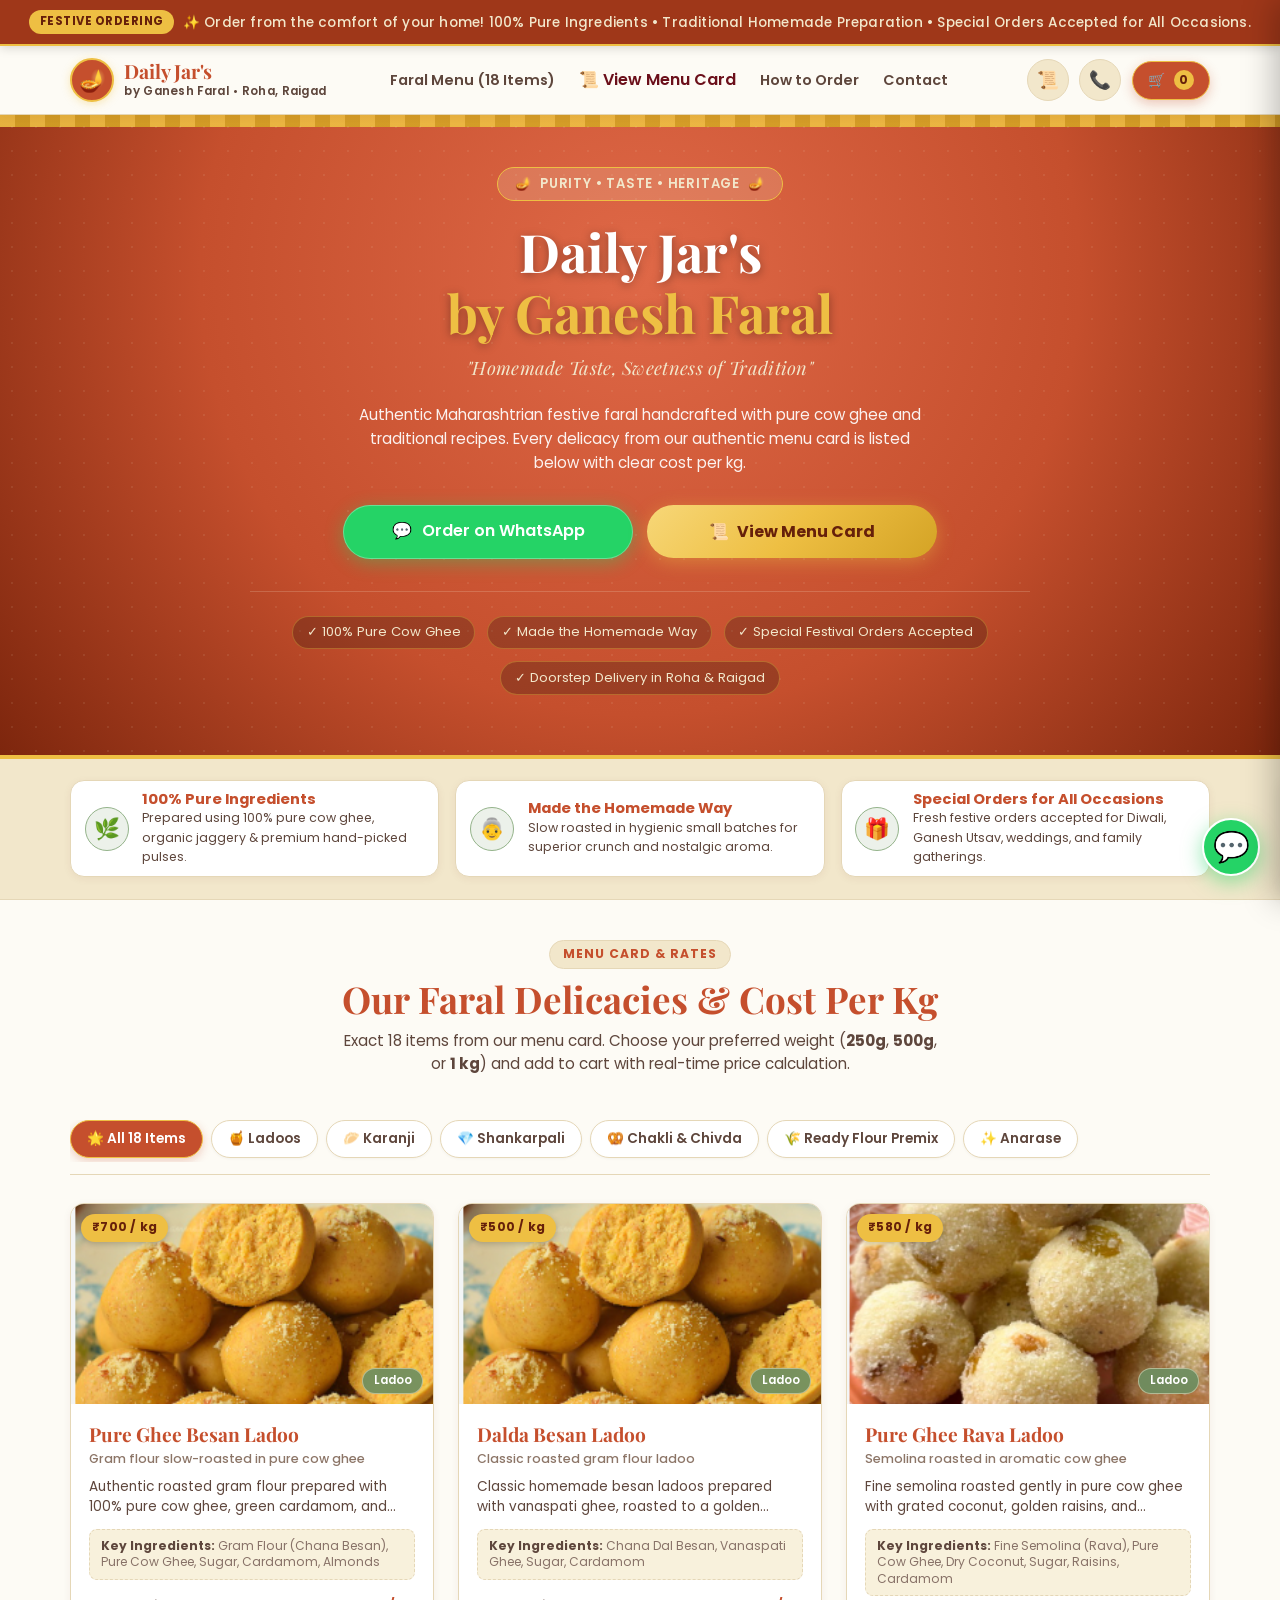
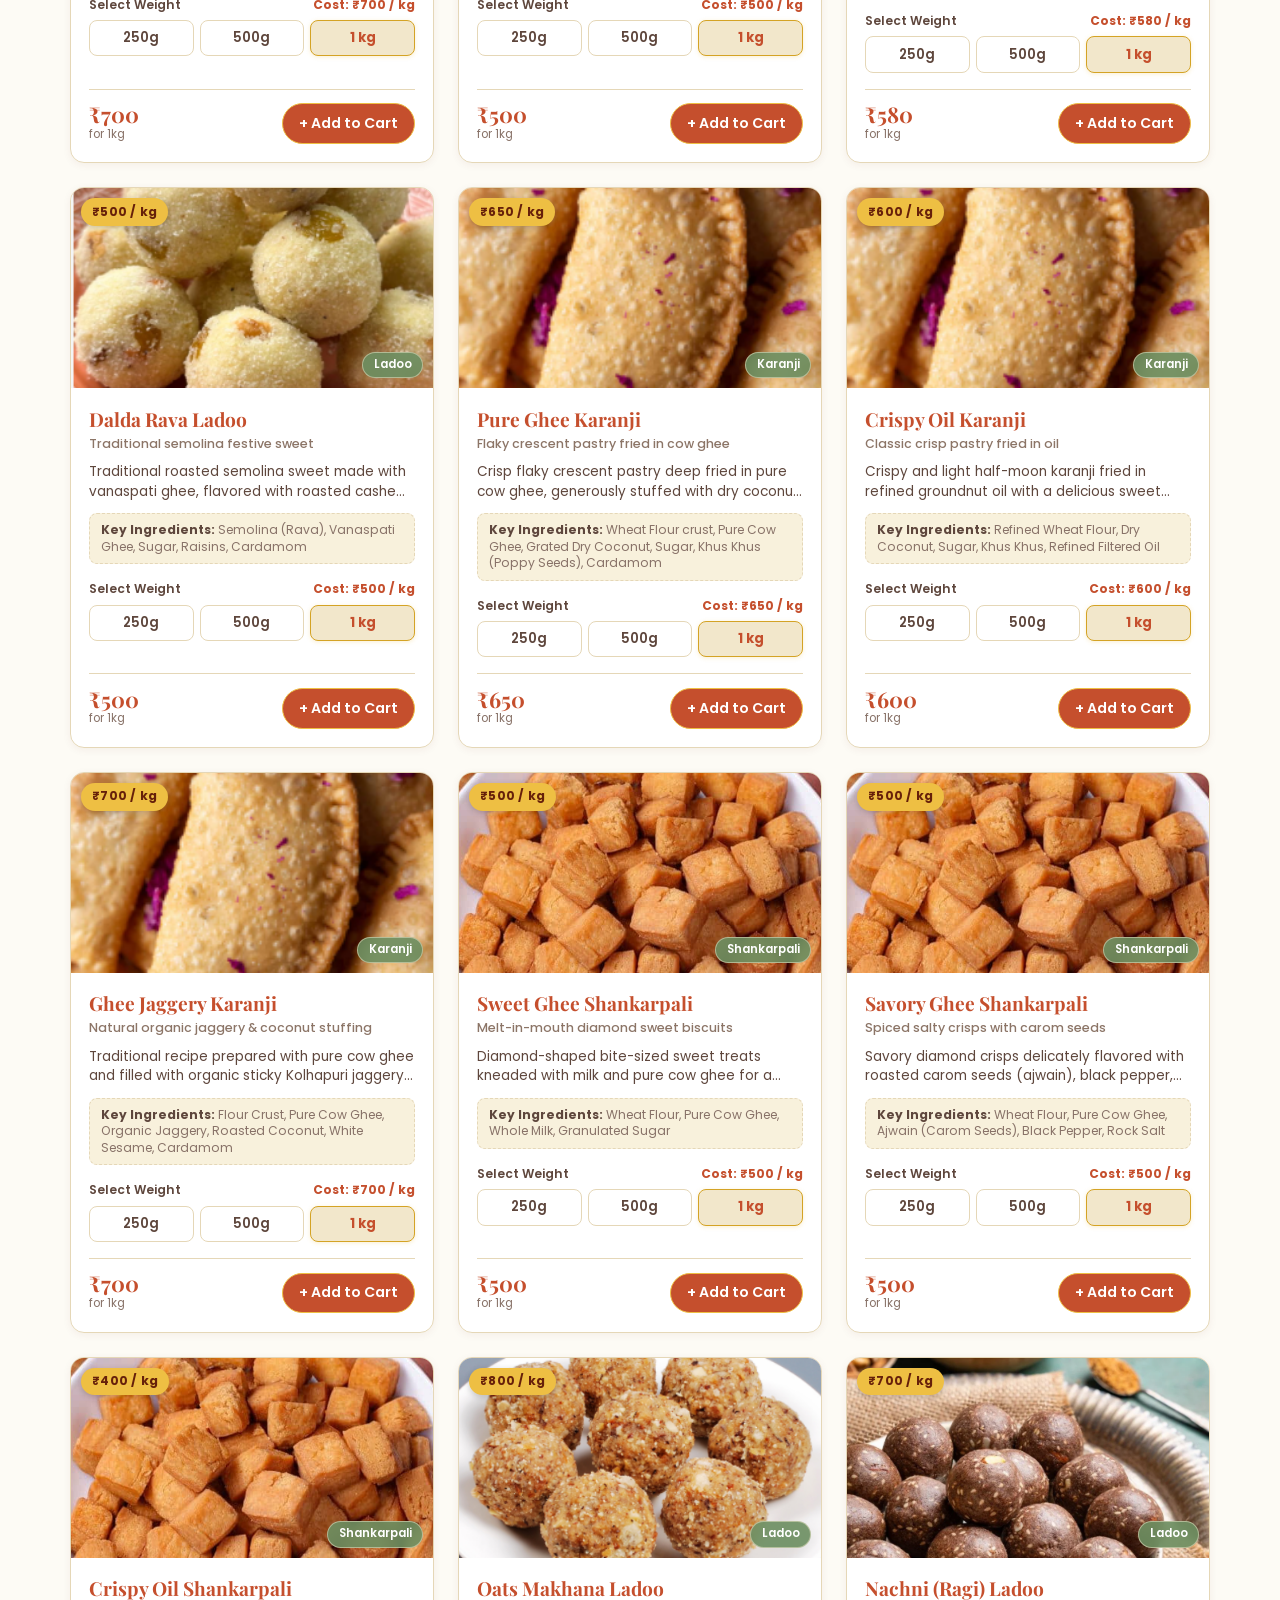
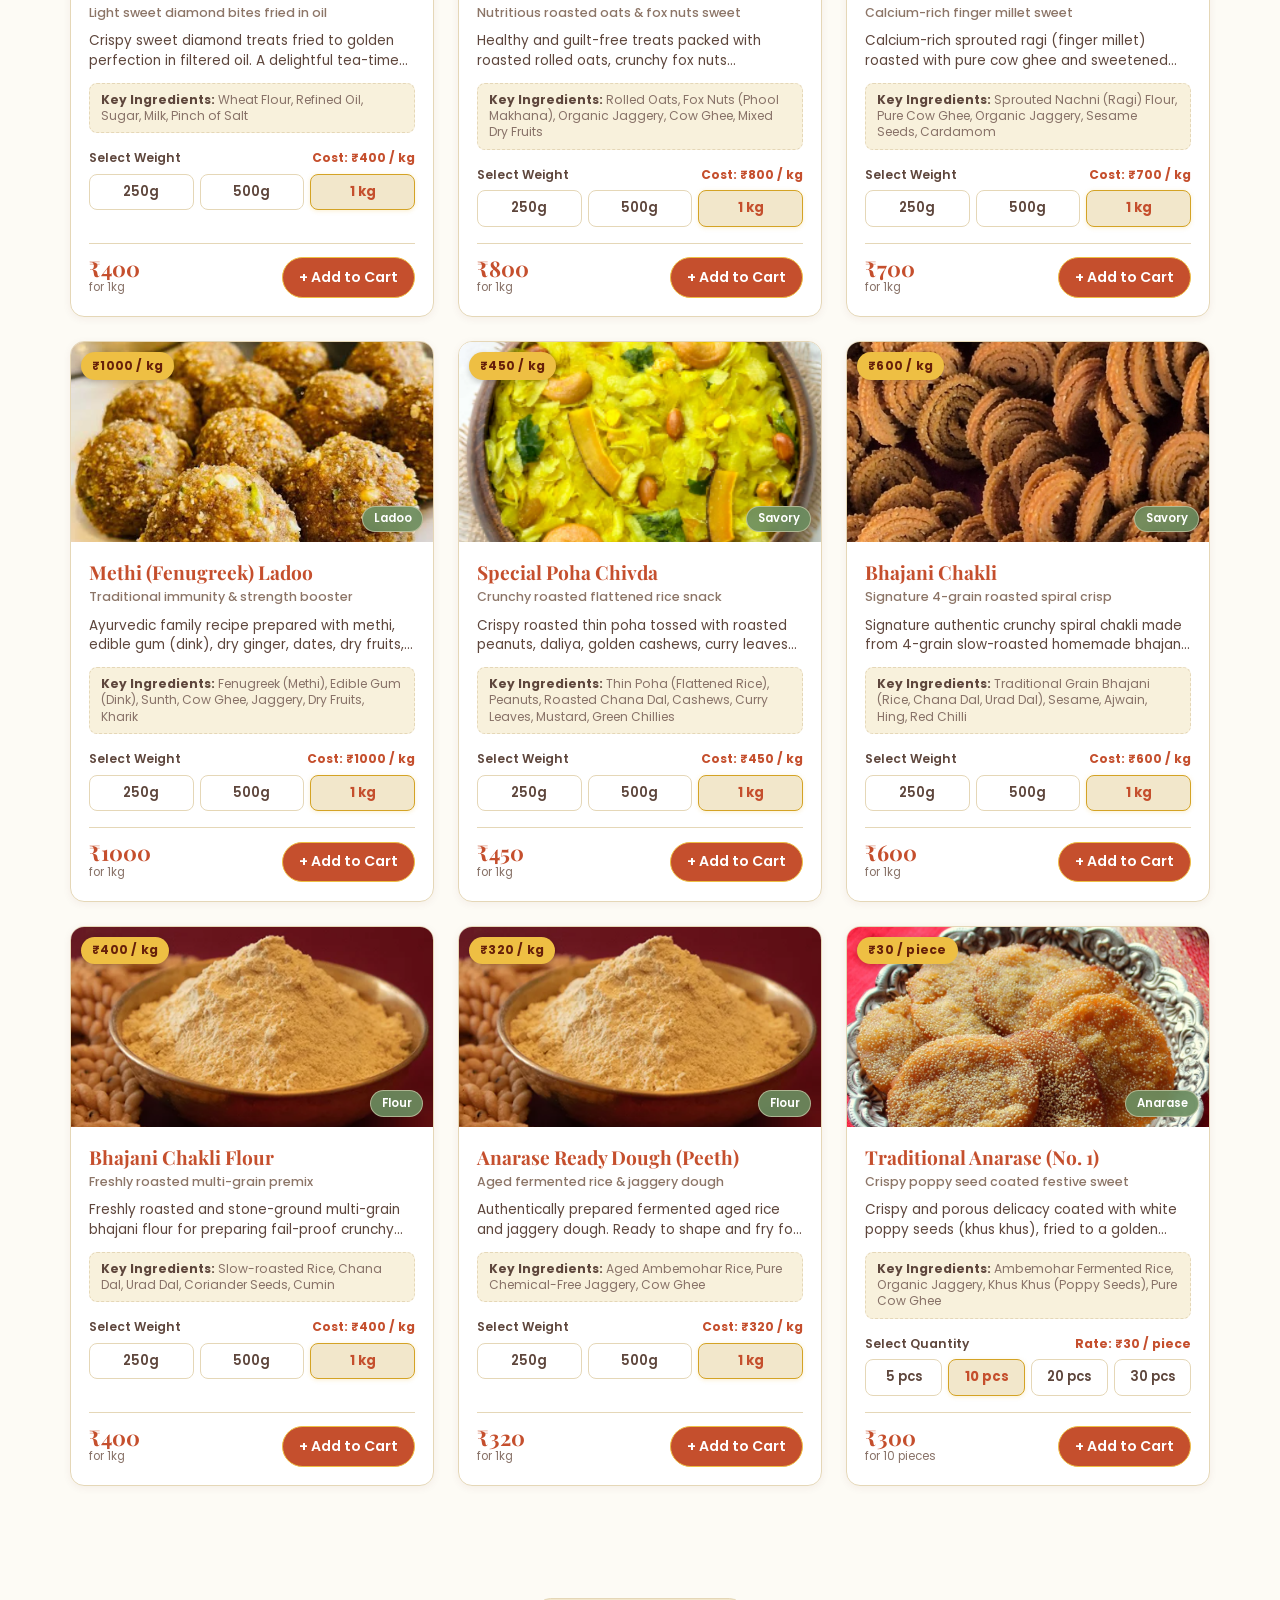
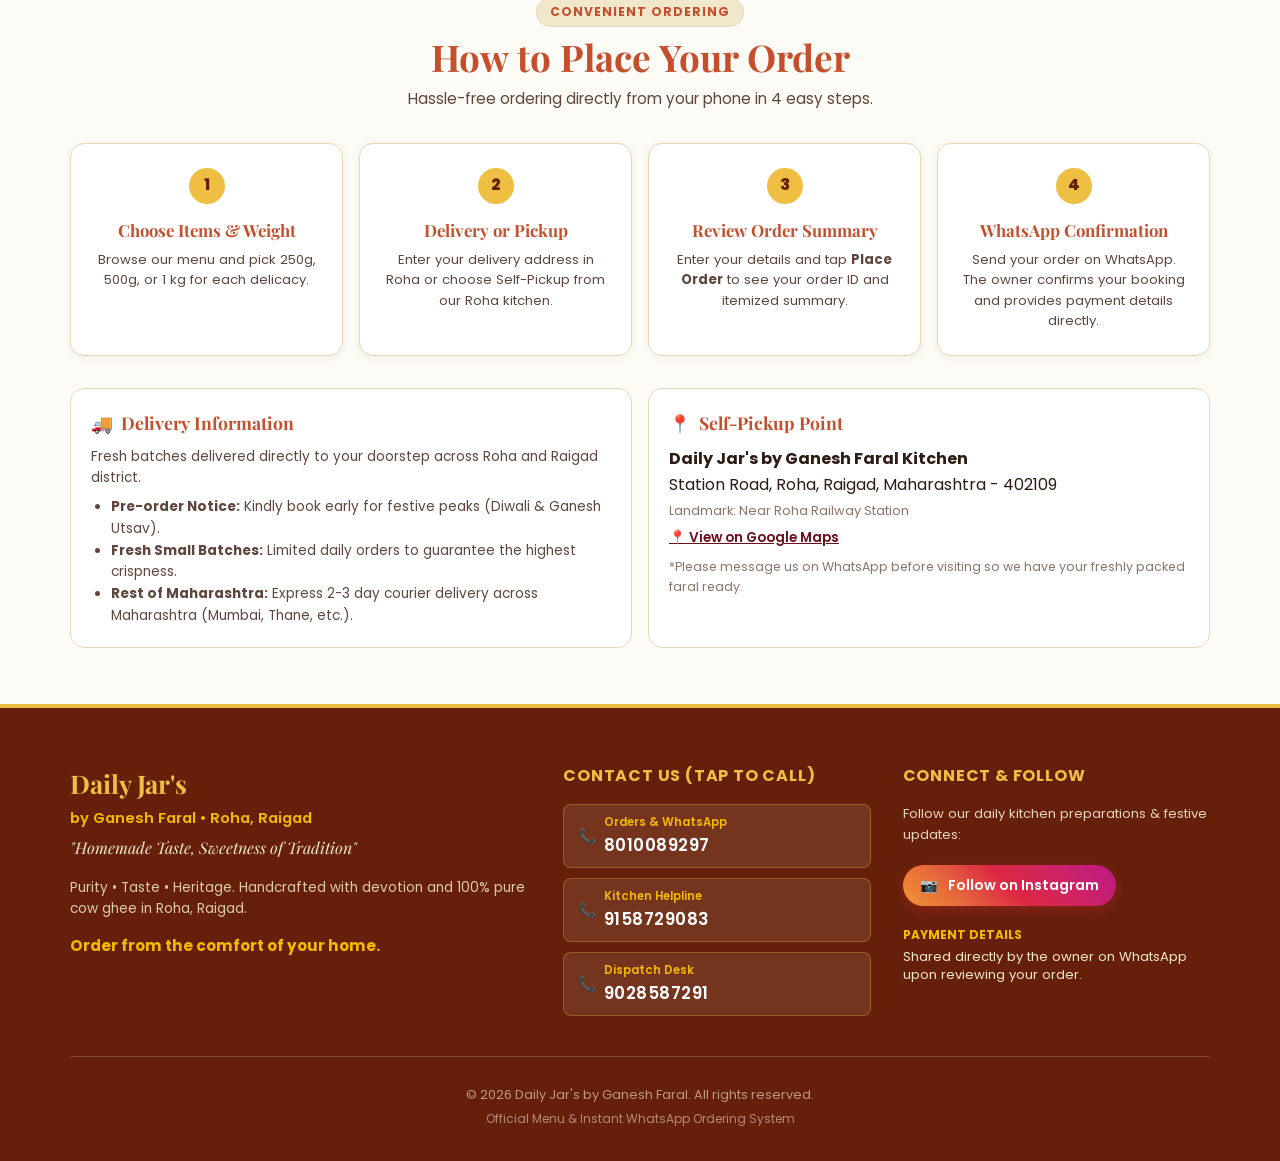
==== index.html @ c4f100dc "Update address from Pune to Roha, Raigad, remove Kothrud, and unify address in config.js" ====
<!DOCTYPE html>
<html lang="en">

<head>
  <meta charset="UTF-8">
  <meta name="viewport" content="width=device-width, initial-scale=1.0, maximum-scale=5.0">

  <!-- SEO & Social Meta Tags -->
  <title>Daily Jar's by Ganesh Faral | Homemade Ladoo & Faral in Roha, Raigad</title>
  <meta name="description"
    content="Daily Jar's by Ganesh Faral: Fresh homemade Maharashtrian sweets and faral in pure cow ghee in Roha, Raigad. Besan Ladoo, Karanji, Shankarpali, Bhajani Chakli, Chivda, and Anarase. Easy WhatsApp ordering with fast delivery in Roha, Raigad!">
  <meta name="author" content="Daily Jar's by Ganesh Faral">

  <!-- OpenGraph -->
  <meta property="og:type" content="website">
  <meta property="og:title" content="Daily Jar's by Ganesh Faral - Homemade Ladoo & Faral in Roha, Raigad">
  <meta property="og:description"
    content="Fresh festive faral handcrafted with pure cow ghee in Roha, Raigad. Easy WhatsApp ordering with doorstep delivery in Roha & Raigad district.">
  <meta property="og:image" content="pamphlet.jpg">

  <!-- JSON-LD Structured Data -->
  <script type="application/ld+json">
  {
    "@context": "https://schema.org",
    "@type": "Bakery",
    "name": "Daily Jar's by Ganesh Faral",
    "description": "Authentic homemade festive Maharashtrian sweets and faral in pure cow ghee in Roha, Raigad.",
    "address": {
      "@type": "PostalAddress",
      "streetAddress": "Station Road",
      "addressLocality": "Roha",
      "addressRegion": "Maharashtra",
      "postalCode": "402109",
      "addressCountry": "IN"
    },
    "telephone": "+918010089297"
  }
  </script>

  <!-- Diya Favicon -->
  <link rel="icon"
    href="data:image/svg+xml,<svg xmlns=%22http://www.w3.org/2000/svg%22 viewBox=%220 0 100 100%22><text y=%22.9em%22 font-size=%2290%22>🪔</text></svg>">

  <!-- Google Fonts: Playfair Display + Poppins -->
  <link rel="preconnect" href="https://fonts.googleapis.com">
  <link rel="preconnect" href="https://fonts.gstatic.com" crossorigin>
  <link
    href="https://fonts.googleapis.com/css2?family=Playfair+Display:ital,wght@0,600;0,700;0,800;1,500&family=Poppins:wght@400;500;600;700&display=swap"
    rel="stylesheet">

  <link rel="stylesheet" href="style.css">
</head>

<body>

  <!-- 1. Pre-Order Top Banner (100% English) -->
  <aside class="preorder-banner" id="preorder-banner" role="banner" aria-label="Festive Announcement">
    <div class="preorder-banner-content">
      <span class="preorder-badge">Festive Ordering Open</span>
      <span>✨ Order from the comfort of your home! 100% Pure Ingredients • Traditional Homemade Preparation • Special
        Orders Accepted for All Occasions.</span>
    </div>
  </aside>

  <!-- Navigation Header -->
  <header class="site-header" id="site-header">
    <div class="container">
      <div class="header-inner">
        <!-- Logo & Branding -->
        <a href="#hero" class="logo-group" aria-label="Daily Jar's by Ganesh Faral Home">
          <div class="logo-diya" aria-hidden="true">🪔</div>
          <div class="brand-text">
            <h1 class="brand-title">Daily Jar's</h1>
            <span class="brand-subtitle">by Ganesh Faral • Roha, Raigad</span>
          </div>
        </a>

        <!-- Desktop Navigation Links -->
        <nav class="nav-links" aria-label="Main Navigation">
          <li><a href="#products" class="nav-link">Faral Menu (18 Items)</a></li>
          <li><button type="button" class="nav-link" data-open-pamphlet
              style="cursor: pointer; background: none; border: none; font-size: inherit; font-family: inherit; font-weight: 600; color: #6B0F1A;">📜
              View Menu Card</button></li>
          <li><a href="#how-to-order" class="nav-link">How to Order</a></li>
          <li><a href="#footer" class="nav-link">Contact</a></li>
        </nav>

        <!-- Header Actions: Quick Call & Cart Trigger -->
        <div class="header-actions">
          <button type="button" class="call-btn" data-open-pamphlet title="View Original Menu Card"
            aria-label="View Menu Card">
            📜
          </button>
          <a href="tel:+918010089297" class="call-btn" title="Call Us for Orders" aria-label="Call Kitchen">
            📞
          </a>
          <button type="button" class="cart-toggle-btn" data-open-cart aria-label="Open Shopping Cart">
            <span>🛒</span>
            <span style="display: none; @media(min-width: 480px){display: inline;}">Cart</span>
            <span class="cart-count-badge" id="nav-cart-count">0</span>
          </button>
        </div>
      </div>
    </div>
  </header>

  <main>
    <!-- 2. Hero Section -->
    <section class="hero-section" id="hero" aria-label="Hero Welcome">
      <div class="hero-ornament-top" aria-hidden="true"></div>
      <div class="hero-bg-accent" aria-hidden="true"></div>

      <div class="container">
        <div class="hero-content">
          <div class="hero-welcome-badge">
            <span>🪔</span> Purity • Taste • Heritage <span>🪔</span>
          </div>

          <h2 class="hero-title">
            Daily Jar's <span>by Ganesh Faral</span>
          </h2>

          <p class="hero-tagline">
            "Homemade Taste, Sweetness of Tradition"
          </p>

          <p class="hero-lead">
            Authentic Maharashtrian festive faral handcrafted with pure cow ghee and traditional recipes.
            Every delicacy from our authentic menu card is listed below with clear cost per kg.
          </p>

          <div class="hero-cta-group">
            <a href="https://wa.me/918010089297" id="hero-wa-btn" class="btn-primary-wa" target="_blank" rel="noopener">
              <span>💬</span> Order on WhatsApp
            </a>
            <button type="button" class="btn-secondary-gold" data-open-pamphlet>
              <span>📜</span> View Menu Card
            </button>
          </div>

          <div class="hero-highlights">
            <span class="hero-pill">✓ 100% Pure Cow Ghee</span>
            <span class="hero-pill">✓ Made the Homemade Way</span>
            <span class="hero-pill">✓ Special Festival Orders Accepted</span>
            <span class="hero-pill">✓ Doorstep Delivery in Roha & Raigad</span>
          </div>
        </div>
      </div>
    </section>

    <!-- 3. Trust Strip Section (100% English) -->
    <section class="trust-strip" aria-label="Quality Promises">
      <div class="container">
        <div class="trust-grid">
          <div class="trust-item">
            <div class="trust-icon-box">🌿</div>
            <div class="trust-text-box">
              <h4>100% Pure Ingredients</h4>
              <p>Prepared using 100% pure cow ghee, organic jaggery & premium hand-picked pulses.</p>
            </div>
          </div>

          <div class="trust-item">
            <div class="trust-icon-box">👵</div>
            <div class="trust-text-box">
              <h4>Made the Homemade Way</h4>
              <p>Slow roasted in hygienic small batches for superior crunch and nostalgic aroma.</p>
            </div>
          </div>

          <div class="trust-item">
            <div class="trust-icon-box">🎁</div>
            <div class="trust-text-box">
              <h4>Special Orders for All Occasions</h4>
              <p>Fresh festive orders accepted for Diwali, Ganesh Utsav, weddings, and family gatherings.</p>
            </div>
          </div>
        </div>
      </div>
    </section>

    <!-- 4. Products Grid Section (All 18 Pamphlet Items) -->
    <section class="products-section" id="products" aria-label="Faral Menu">
      <div class="container">
        <div class="section-header">
          <span class="section-tag">Menu Card & Rates</span>
          <h2 class="section-title">Our Faral Delicacies & Cost Per Kg</h2>
          <p class="section-desc">
            Exact 18 items from our menu card. Choose your preferred weight (<strong>250g</strong>,
            <strong>500g</strong>, or <strong>1 kg</strong>) and add to cart with real-time price calculation.
          </p>
        </div>

        <!-- Category Filter -->
        <div class="category-filter-wrap">
          <div class="category-filter-bar" id="category-filter-bar" role="tablist" aria-label="Filter Faral Categories">
            <!-- Populated by app.js -->
          </div>
        </div>

        <!-- 18 Product Cards Grid -->
        <div class="products-grid" id="products-grid">
          <!-- Populated by app.js -->
        </div>
      </div>
    </section>

    <!-- 5. How to Order Section -->
    <section class="info-section" id="how-to-order" aria-label="How to Order and Delivery Process">
      <div class="container">
        <!-- How to Order Steps -->
        <div style="margin-bottom: 2rem;">
          <div class="section-header">
            <span class="section-tag">Convenient Ordering</span>
            <h3 class="section-title">How to Place Your Order</h3>
            <p class="section-desc">Hassle-free ordering directly from your phone in 4 easy steps.</p>
          </div>

          <div class="steps-grid">
            <div class="step-card">
              <div class="step-number">1</div>
              <h4>Choose Items & Weight</h4>
              <p>Browse our menu and pick 250g, 500g, or 1 kg for each delicacy.</p>
            </div>

            <div class="step-card">
              <div class="step-number">2</div>
              <h4>Delivery or Pickup</h4>
              <p>Enter your delivery address in Roha or choose Self-Pickup from our Roha kitchen.</p>
            </div>

            <div class="step-card">
              <div class="step-number">3</div>
              <h4>Review Order Summary</h4>
              <p>Enter your details and tap <strong>Place Order</strong> to see your order ID and itemized summary.</p>
            </div>

            <div class="step-card">
              <div class="step-number">4</div>
              <h4>WhatsApp Confirmation</h4>
              <p>Send your order on WhatsApp. The owner confirms your booking and provides payment details directly.</p>
            </div>
          </div>
        </div>

        <!-- Delivery & Pickup Policies -->
        <div class="delivery-info-grid">
          <div class="info-box">
            <h4 class="info-box-title"><span>🚚</span> Delivery Information</h4>
            <p style="margin-bottom: 0.5rem;">Fresh batches delivered directly to your doorstep across Roha and Raigad district.
            </p>
            <ul style="list-style-type: disc; margin-left: 1.25rem; line-height: 1.6;">
              <li><strong>Pre-order Notice:</strong> Kindly book early for festive peaks (Diwali & Ganesh Utsav).</li>
              <li><strong>Fresh Small Batches:</strong> Limited daily orders to guarantee the highest crispness.</li>
              <li><strong>Rest of Maharashtra:</strong> Express 2-3 day courier delivery across Maharashtra (Mumbai, Thane, etc.).</li>
            </ul>
          </div>

          <div class="info-box">
            <h4 class="info-box-title"><span>📍</span> Self-Pickup Point</h4>
            <div id="pickup-address-display" style="line-height: 1.6; margin-bottom: 0.5rem;">
              <!-- Populated dynamically -->
            </div>
            <p style="font-size: 0.78rem; color: #8C7567;">*Please message us on WhatsApp before visiting so we have
              your freshly packed faral ready.</p>
          </div>
        </div>
      </div>
    </section>
  </main>

  <!-- 6. Footer (100% English) -->
  <footer class="site-footer" id="footer" aria-label="Footer & Contact Details">
    <div class="container">
      <div class="footer-top">
        <!-- Brand Summary -->
        <div class="footer-brand">
          <h3>Daily Jar's</h3>
          <p style="color: #F5B800; font-weight: 600; font-size: 0.92rem; margin-bottom: 0.4rem;">by Ganesh Faral • Roha, Raigad
          </p>
          <p class="footer-tagline">"Homemade Taste, Sweetness of Tradition"</p>
          <p class="footer-desc">
            Purity • Taste • Heritage. Handcrafted with devotion and 100% pure cow ghee in Roha, Raigad.
          </p>
          <p style="margin-top: 0.85rem; font-size: 0.95rem; color: #F5B800; font-weight: 700;">
            Order from the comfort of your home.
          </p>
        </div>

        <!-- Tap-To-Call Phone Numbers -->
        <div>
          <h4 class="footer-section-title">Contact Us (Tap to Call)</h4>
          <div class="footer-phones-list" id="footer-phones-list">
            <!-- Populated dynamically with 9403000241, 9158729083, 9028587291 -->
          </div>
        </div>

        <!-- Social & Payment -->
        <div>
          <h4 class="footer-section-title">Connect & Follow</h4>
          <p style="font-size: 0.82rem; margin-bottom: 0.75rem; color: rgba(255,242,224,0.85);">
            Follow our daily kitchen preparations & festive updates:
          </p>
          <a href="https://instagram.com/shreeganeshfaral" target="_blank" rel="noopener" class="instagram-btn">
            <span>📷</span> Follow on Instagram
          </a>

          <div style="margin-top: 1.25rem;">
            <div style="font-size: 0.75rem; color: #F5B800; font-weight: 700; text-transform: uppercase;">Payment Details</div>
            <div style="font-size: 0.82rem; margin-top: 0.2rem; line-height: 1.4;">Shared directly by the owner on WhatsApp upon reviewing your order.</div>
          </div>
        </div>
      </div>

      <div class="footer-bottom">
        <p>© 2026 Daily Jar's by Ganesh Faral. All rights reserved.</p>
        <p style="font-size: 0.75rem; margin-top: 0.35rem; color: rgba(255,242,224,0.5);">Official Menu & Instant
          WhatsApp Ordering System</p>
      </div>
    </div>
  </footer>



  <!-- Mobile Sticky Bottom Cart Bar -->
  <div class="mobile-sticky-cart-bar" id="mobile-sticky-cart-bar" role="complementary" aria-label="Cart Quick Bar">
    <div class="mobile-bar-info">
      <span class="mobile-bar-qty" id="mobile-bar-qty">0 items</span>
      <span class="mobile-bar-total" id="mobile-bar-total">Total: ₹0</span>
    </div>
    <button type="button" class="btn-mobile-view-cart" data-open-cart>
      <span>Review Cart</span> <span>🛒</span>
    </button>
  </div>

  <!-- 8. Cart Drawer & Overlay -->
  <div class="cart-overlay" id="cart-overlay" aria-hidden="true"></div>

  <div class="cart-drawer" id="cart-drawer" role="dialog" aria-modal="true" aria-labelledby="cart-title">
    <div class="cart-header">
      <div class="cart-header-title">
        <span>🛒</span>
        <span id="cart-title">Your Cart (<span id="cart-header-count">0</span>)</span>
      </div>
      <button type="button" class="cart-close-btn" data-close-cart aria-label="Close Cart">✕</button>
    </div>

    <div class="cart-body">
      <div class="cart-empty-state" id="cart-empty-state">
        <span class="empty-icon">🪔</span>
        <h4 class="empty-title">Your cart is empty</h4>
        <p style="font-size: 0.85rem; color: #8C7567; margin-bottom: 1.25rem;">Choose from our 18 authentic festive
          delicacies.</p>
        <button type="button" class="btn-secondary-gold" data-close-cart
          style="display: inline-flex; width: auto; padding: 0.6rem 1.4rem;">
          View Faral Menu
        </button>
      </div>

      <div class="cart-items-list" id="cart-items-list">
        <!-- Rendered by app.js -->
      </div>

      <div style="margin-top: 1rem;">
        <label class="form-label" style="display: block; margin-bottom: 0.4rem;">Order Fulfillment Type</label>
        <div class="delivery-mode-toggle">
          <button type="button" class="mode-tab active" id="mode-delivery-btn">
            <span>🚚</span> Home Delivery
          </button>
          <button type="button" class="mode-tab" id="mode-pickup-btn">
            <span>🏪</span> Self Pickup (Roha)
          </button>
        </div>
      </div>

      <form class="checkout-form" id="checkout-form" novalidate onsubmit="return false;">
        <div class="form-group">
          <label for="cust-name" class="form-label">Your Full Name *</label>
          <input type="text" id="cust-name" class="form-input" placeholder="e.g. Rahul Patil" required autocomplete="name">
          <div class="inline-error" id="name-error">Please enter your full name.</div>
        </div>

        <div class="form-group">
          <label for="cust-phone" class="form-label">WhatsApp / Mobile Number *</label>
          <input type="tel" id="cust-phone" class="form-input" placeholder="e.g. 9822001122" required autocomplete="tel" maxlength="15">
          <div class="inline-error" id="phone-error">Please enter a valid 10-digit Indian phone number.</div>
        </div>



        <div class="form-group" id="delivery-address-group">
          <label for="cust-address" class="form-label">Full Delivery Address & Landmark *</label>
          <textarea id="cust-address" rows="2" class="form-textarea"
            placeholder="Flat No., Society Name, Street, Landmark" autocomplete="street-address"></textarea>
          <div class="inline-error" id="address-error">Please enter your delivery address with landmark.</div>
        </div>

        <div class="form-group">
          <label for="cust-date" class="form-label">Preferred Delivery Date</label>
          <input type="date" id="cust-date" class="form-input">
          <div class="inline-error" id="date-error"></div>
        </div>

        <div class="form-group">
          <label for="cust-notes" class="form-label">Special Requests (Optional)</label>
          <input type="text" id="cust-notes" class="form-input"
            placeholder="e.g. Less spicy chivda, special packaging note">
        </div>
      </form>

      <div class="cart-summary-box">
        <div class="summary-row">
          <span>Items Subtotal:</span>
          <span id="cart-subtotal" style="font-weight: 600;">₹0</span>
        </div>
        <div class="summary-row">
          <span>Delivery Charges:</span>
          <span id="cart-delivery-fee" style="font-weight: 600;">Free</span>
        </div>
        <div class="summary-row total-row">
          <span>Grand Total:</span>
          <span id="cart-total">₹0</span>
        </div>
      </div>
    </div>

    <div class="cart-footer">
      <button type="button" class="btn-checkout-wa btn-large-tap" id="btn-place-order" style="width: 100%;">
        <span>🛒</span> Place Order
      </button>
      <div style="text-align: center; font-size: 0.76rem; color: #8C7567; margin-top: 0.5rem;">
        💬 Orders are sent to the owner on WhatsApp for confirmation
      </div>
    </div>
  </div>

  <!-- 9. Order Summary Screen Modal (No Payment - WhatsApp Confirmation) -->
  <div class="upi-modal-overlay" id="order-summary-modal" role="dialog" aria-modal="true" aria-labelledby="order-summary-title">
    <div class="upi-modal-content">
      <div class="upi-header">
        <div style="display: flex; align-items: center; gap: 0.5rem;">
          <span style="font-size: 1.25rem;">📋</span>
          <h3 id="order-summary-title">Order Summary</h3>
        </div>
        <button type="button" class="cart-close-btn" data-close-order-modal aria-label="Close Order Summary">✕</button>
      </div>

      <div class="upi-body">
        <!-- Order ID Badge -->
        <div class="order-id-badge">
          <span style="font-size: 0.85rem; color: var(--color-text-secondary); font-weight: 600;">Order ID:</span>
          <strong id="summary-order-id" style="font-family: monospace; font-size: 1.05rem; color: var(--color-tomato);">DJ-XXXXXX-XXXX</strong>
        </div>

        <!-- Customer & Delivery Summary -->
        <div style="background: var(--color-crema-subtle); border: 1px solid var(--color-border); border-radius: var(--radius-sm); padding: 0.75rem 0.9rem; margin-bottom: 1rem; font-size: 0.85rem; line-height: 1.55;">
          <div id="summary-customer-info"></div>
        </div>

        <!-- Ordered Delicacies List -->
        <div style="margin-bottom: 1rem;">
          <div style="font-weight: 700; font-size: 0.82rem; color: var(--color-tomato); margin-bottom: 0.4rem; text-transform: uppercase; letter-spacing: 0.5px;">
            Ordered Items
          </div>
          <div id="summary-items-list" style="max-height: 190px; overflow-y: auto; border: 1px solid var(--color-border); border-radius: var(--radius-sm); padding: 0.6rem 0.75rem; background: var(--color-white); font-size: 0.85rem;"></div>
        </div>

        <!-- Price Breakdown -->
        <div class="cart-summary-box" style="margin-bottom: 1.1rem;">
          <div class="summary-row">
            <span>Items Subtotal:</span>
            <span id="summary-subtotal" style="font-weight: 600;">₹0</span>
          </div>
          <div class="summary-row">
            <span>Delivery Charges:</span>
            <span id="summary-delivery" style="font-weight: 600;">₹0</span>
          </div>
          <div class="summary-row total-row">
            <span>Grand Total:</span>
            <span id="summary-total">₹0</span>
          </div>
        </div>

        <!-- Placeholder Notice (Shown if owner WhatsApp is still placeholder) -->
        <div id="wa-placeholder-notice" style="display: none; background: #FFF3CD; border: 1px solid #FFE69C; color: #856404; padding: 0.85rem; border-radius: var(--radius-sm); font-size: 0.85rem; margin-bottom: 1rem; text-align: center; line-height: 1.4;">
          ⚠️ <strong>WhatsApp ordering is currently paused:</strong> The owner's WhatsApp number is not configured in <code>config.js</code>. Please contact the kitchen directly.
        </div>

        <!-- Primary Action Button: Send on WhatsApp for confirmation -->
        <div id="order-actions-container">
          <button type="button" id="btn-confirm-whatsapp" class="btn-checkout-wa btn-large-tap" style="width: 100%;">
            <span>💬</span> Send Order on WhatsApp for Confirmation
          </button>
        </div>

        <!-- Order Pending Confirmation Notice (Appears after clicking WhatsApp button) -->
        <div id="order-pending-notice" class="order-pending-notice" style="display: none;">
          <span style="font-size: 1.35rem; line-height: 1;">⏳</span>
          <div>
            <strong>Thank you!</strong> Your order is not confirmed until the owner replies on WhatsApp. Please send the message to complete your order.
          </div>
        </div>

        <!-- Secondary Action: WhatsApp Channel for updates & offers -->
        <div id="channel-container" style="display: none; margin-top: 0.85rem;">
          <a href="#" id="btn-wa-channel" target="_blank" rel="noopener" class="btn-wa-channel btn-large-tap">
            <span>📢</span> Follow our WhatsApp Channel for offers and festival updates
          </a>
        </div>
      </div>
    </div>
  </div>

  <!-- 10. Official Printed Menu Card Modal -->
  <div class="upi-modal-overlay" id="pamphlet-modal" role="dialog" aria-modal="true" aria-label="Official Menu Card">
    <div class="upi-modal-content" style="max-width: 600px;">
      <div class="upi-header">
        <h3>📜 Official Printed Menu Card</h3>
        <button type="button" class="cart-close-btn" data-close-pamphlet aria-label="Close Menu Card">✕</button>
      </div>
      <div style="padding: 1rem; text-align: center; max-height: 80vh; overflow-y: auto;">
        <img src="pamphlet.jpg" alt="Official Menu Card of Daily Jar's by Ganesh Faral"
          style="width: 100%; height: auto; border-radius: var(--radius-sm); box-shadow: var(--shadow-sm); border: 1px solid var(--color-border-gold);">
        <div style="margin-top: 1rem;">
          <button type="button" class="btn-secondary-gold" data-close-pamphlet
            style="display: inline-flex; width: auto; padding: 0.6rem 1.4rem;">
            Back to Faral Menu
          </button>
        </div>
      </div>
    </div>
  </div>

  <!-- Floating WhatsApp Chat Button on Every Page -->
  <a href="#" id="floating-wa-btn" class="floating-wa-btn" title="Need help? Chat on WhatsApp" aria-label="Chat with Owner on WhatsApp" target="_blank" rel="noopener">
    <span aria-hidden="true">💬</span>
  </a>

  <!-- Toast Notification Container -->
  <div class="toast-container" id="toast-container" aria-live="polite"></div>

  <!-- Scripts with cache buster -->
  <script src="config.js?v=3.0"></script>
  <script src="products.js?v=3.0"></script>
  <script src="app.js?v=3.0"></script>
</body>

</html>
---- style.css ----
/* ==========================================================================
   DAILY JAR'S BY GANESH FARAL - MASTER STYLESHEET
   Curated Artisanal Palette:
   - PEAR:   #EEBF43
   - TOMATO: #C54F2D
   - CREMA:  #F2E7CB
   - MINT:   #94B38A
   ========================================================================== */

/* --- CSS Variables & Design Tokens --- */
:root {
  /* Exact User-Supplied Palette */
  --color-pear: #EEBF43;
  --color-pear-dark: #D4A325;
  --color-pear-light: #F7D778;
  --color-pear-gradient: linear-gradient(135deg, #F7D778 0%, #EEBF43 50%, #D4A325 100%);

  --color-tomato: #C54F2D;
  --color-tomato-dark: #9F3719;
  --color-tomato-deep: #66200A;
  --color-tomato-light: #DF6847;
  --color-tomato-subtle: rgba(197, 79, 45, 0.09);
  --color-tomato-gradient: linear-gradient(135deg, #DF6847 0%, #C54F2D 50%, #9F3719 100%);

  --color-crema: #F2E7CB;
  --color-crema-light: #FDFBF5;
  --color-crema-subtle: #F8F1DC;
  --color-crema-card: #FFFFFF;
  --color-border: #E5D7B7;
  --color-border-pear: rgba(238, 191, 67, 0.5);

  --color-mint: #94B38A;
  --color-mint-dark: #6C8E61;
  --color-mint-light: #B8CFA & #C6DBC0;
  --color-mint-subtle: rgba(148, 179, 138, 0.18);
  --color-mint-gradient: linear-gradient(135deg, #A8C49F 0%, #94B38A 50%, #6C8E61 100%);

  --color-text-primary: #2D1B14;
  --color-text-secondary: #5E463C;
  --color-text-muted: #887268;
  --color-white: #FFFFFF;
  --color-whatsapp: #25D366;
  --color-whatsapp-dark: #128C7E;

  --font-heading: 'Playfair Display', Georgia, serif;
  --font-body: 'Poppins', -apple-system, BlinkMacSystemFont, "Segoe UI", Roboto, sans-serif;

  --shadow-sm: 0 2px 8px rgba(102, 32, 10, 0.06);
  --shadow-md: 0 6px 20px rgba(102, 32, 10, 0.10);
  --shadow-lg: 0 12px 32px rgba(102, 32, 10, 0.16);
  --shadow-pear: 0 4px 18px rgba(238, 191, 67, 0.40);
  --shadow-tomato: 0 4px 18px rgba(197, 79, 45, 0.35);

  --radius-sm: 8px;
  --radius-md: 14px;
  --radius-lg: 20px;
  --radius-pill: 9999px;

  --transition-fast: 0.18s ease;
  --transition-normal: 0.28s ease;
}

/* --- Base & Reset --- */
*, *::before, *::after {
  box-sizing: border-box;
  margin: 0;
  padding: 0;
  -webkit-tap-highlight-color: transparent;
}

html {
  font-size: 16px;
  scroll-behavior: smooth;
  scroll-padding-top: 80px;
}

body {
  font-family: var(--font-body);
  color: var(--color-text-primary);
  background-color: var(--color-crema-light);
  line-height: 1.55;
  -webkit-font-smoothing: antialiased;
  -moz-osx-font-smoothing: grayscale;
  overflow-x: hidden;
  position: relative;
}

/* Decorative subtle background tint */
body::before {
  content: "";
  position: fixed;
  top: 0;
  left: 0;
  width: 100%;
  height: 100%;
  background-image: 
    radial-gradient(circle at 10% 20%, rgba(238, 191, 67, 0.05) 0%, transparent 25%),
    radial-gradient(circle at 90% 80%, rgba(148, 179, 138, 0.06) 0%, transparent 30%),
    radial-gradient(circle at 50% 50%, rgba(197, 79, 45, 0.02) 0%, transparent 40%);
  pointer-events: none;
  z-index: -1;
}

img {
  max-width: 100%;
  height: auto;
  display: block;
}

a {
  color: inherit;
  text-decoration: none;
}

button {
  cursor: pointer;
  font-family: inherit;
  border: none;
  outline: none;
  background: none;
}

input, select, textarea {
  font-family: inherit;
  font-size: 1rem;
}

.container {
  width: 100%;
  max-width: 1180px;
  margin: 0 auto;
  padding: 0 1.25rem;
}

/* --- Pre-Order Top Banner (Tomato + Pear) --- */
.preorder-banner {
  background: var(--color-tomato-dark);
  color: var(--color-crema);
  font-size: 0.85rem;
  padding: 0.65rem 1rem;
  text-align: center;
  border-bottom: 2px solid var(--color-pear);
  position: relative;
  z-index: 101;
  font-weight: 500;
  letter-spacing: 0.2px;
  box-shadow: 0 2px 10px rgba(0, 0, 0, 0.15);
}

.preorder-banner-content {
  display: flex;
  align-items: center;
  justify-content: center;
  gap: 0.55rem;
  flex-wrap: wrap;
}

.preorder-badge {
  background: var(--color-pear);
  color: var(--color-tomato-deep);
  font-size: 0.72rem;
  font-weight: 700;
  padding: 0.18rem 0.65rem;
  border-radius: var(--radius-pill);
  text-transform: uppercase;
  letter-spacing: 0.5px;
}

/* --- Site Navigation Header (Crema + Tomato Accents) --- */
.site-header {
  position: sticky;
  top: 0;
  background: rgba(253, 251, 245, 0.96);
  backdrop-filter: blur(12px);
  -webkit-backdrop-filter: blur(12px);
  border-bottom: 1px solid var(--color-border);
  z-index: 100;
  box-shadow: var(--shadow-sm);
  transition: all var(--transition-normal);
}

.header-inner {
  display: flex;
  align-items: center;
  justify-content: space-between;
  padding: 0.75rem 0;
  gap: 1rem;
}

.logo-group {
  display: flex;
  align-items: center;
  gap: 0.65rem;
}

.logo-diya {
  width: 44px;
  height: 44px;
  border-radius: 50%;
  background: var(--color-tomato);
  border: 2px solid var(--color-pear);
  display: flex;
  align-items: center;
  justify-content: center;
  font-size: 1.35rem;
  box-shadow: 0 2px 8px rgba(238, 191, 67, 0.35);
  flex-shrink: 0;
  animation: diyaGlow 2.5s infinite alternate ease-in-out;
}

@keyframes diyaGlow {
  0% { box-shadow: 0 0 8px rgba(238, 191, 67, 0.3); }
  100% { box-shadow: 0 0 16px rgba(238, 191, 67, 0.8); }
}

.brand-text {
  display: flex;
  flex-direction: column;
}

.brand-title {
  font-family: var(--font-heading);
  font-size: 1.22rem;
  font-weight: 700;
  color: var(--color-tomato);
  line-height: 1.15;
  letter-spacing: -0.2px;
}

.brand-subtitle {
  font-size: 0.74rem;
  color: var(--color-text-secondary);
  font-weight: 600;
  letter-spacing: 0.3px;
}

.header-actions {
  display: flex;
  align-items: center;
  gap: 0.65rem;
}

.nav-links {
  display: none;
}

@media (min-width: 860px) {
  .nav-links {
    display: flex;
    align-items: center;
    gap: 1.5rem;
    margin-right: 1rem;
    list-style: none;
  }
  .nav-link {
    font-size: 0.9rem;
    font-weight: 600;
    color: var(--color-text-secondary);
    transition: color var(--transition-fast);
  }
  .nav-link:hover {
    color: var(--color-tomato);
  }
}

.call-btn {
  display: inline-flex;
  align-items: center;
  justify-content: center;
  width: 42px;
  height: 42px;
  border-radius: 50%;
  background: var(--color-crema);
  border: 1px solid var(--color-border);
  color: var(--color-tomato);
  font-size: 1.1rem;
  transition: all var(--transition-fast);
}

.call-btn:hover {
  background: var(--color-tomato-subtle);
  border-color: var(--color-tomato);
  transform: translateY(-2px);
}

.cart-toggle-btn {
  display: inline-flex;
  align-items: center;
  gap: 0.5rem;
  padding: 0.5rem 0.95rem;
  background: var(--color-tomato);
  color: var(--color-white);
  border-radius: var(--radius-pill);
  font-weight: 600;
  font-size: 0.88rem;
  box-shadow: 0 4px 12px rgba(197, 79, 45, 0.3);
  border: 1px solid var(--color-pear);
  transition: all var(--transition-fast);
  position: relative;
}

.cart-toggle-btn:hover {
  background: var(--color-tomato-dark);
  transform: translateY(-2px);
  box-shadow: 0 6px 16px rgba(197, 79, 45, 0.4);
}

.cart-count-badge {
  background: var(--color-pear);
  color: var(--color-tomato-deep);
  font-size: 0.75rem;
  font-weight: 700;
  min-width: 20px;
  height: 20px;
  border-radius: 10px;
  padding: 0 5px;
  display: flex;
  align-items: center;
  justify-content: center;
  line-height: 1;
}

/* --- Hero Section (Tomato & Pear Gradient) --- */
.hero-section {
  position: relative;
  background: radial-gradient(circle at 50% 25%, #DF6847 0%, #C54F2D 55%, #7D260D 100%);
  color: var(--color-white);
  padding: 3.25rem 0 3.75rem;
  overflow: hidden;
  border-bottom: 4px solid var(--color-pear);
}

.hero-ornament-top {
  position: absolute;
  top: 0;
  left: 0;
  width: 100%;
  height: 12px;
  background: repeating-linear-gradient(
    90deg,
    var(--color-pear) 0px,
    var(--color-pear) 15px,
    #D4A325 15px,
    #D4A325 30px
  );
  opacity: 0.9;
}

.hero-bg-accent {
  position: absolute;
  inset: 0;
  background-image: radial-gradient(rgba(242, 231, 203, 0.15) 1px, transparent 1px);
  background-size: 24px 24px;
  pointer-events: none;
  opacity: 0.6;
}

.hero-content {
  position: relative;
  z-index: 2;
  text-align: center;
  max-width: 780px;
  margin: 0 auto;
}

.hero-welcome-badge {
  display: inline-flex;
  align-items: center;
  gap: 0.5rem;
  background: rgba(242, 231, 203, 0.18);
  border: 1px solid var(--color-pear);
  color: var(--color-crema);
  font-size: 0.82rem;
  font-weight: 600;
  padding: 0.35rem 1.1rem;
  border-radius: var(--radius-pill);
  margin-bottom: 1.25rem;
  text-transform: uppercase;
  letter-spacing: 0.8px;
}

.hero-title {
  font-family: var(--font-heading);
  font-size: 2.35rem;
  line-height: 1.15;
  font-weight: 700;
  margin-bottom: 0.75rem;
  color: #FFFFFF;
  text-shadow: 0 2px 10px rgba(0, 0, 0, 0.35);
}

.hero-title span {
  color: var(--color-pear);
  display: block;
}

@media (min-width: 640px) {
  .hero-title {
    font-size: 3.3rem;
  }
}

.hero-tagline {
  font-size: 1.15rem;
  font-style: italic;
  font-family: var(--font-heading);
  color: var(--color-crema);
  margin-bottom: 1.25rem;
  letter-spacing: 0.3px;
}

.hero-lead {
  font-size: 0.95rem;
  color: rgba(255, 255, 255, 0.92);
  max-width: 580px;
  margin: 0 auto 1.8rem;
  line-height: 1.6;
}

.hero-cta-group {
  display: flex;
  flex-direction: column;
  align-items: center;
  gap: 0.85rem;
  justify-content: center;
}

@media (min-width: 480px) {
  .hero-cta-group {
    flex-direction: row;
  }
}

.btn-primary-wa {
  display: inline-flex;
  align-items: center;
  justify-content: center;
  gap: 0.65rem;
  background: var(--color-whatsapp);
  color: var(--color-white);
  padding: 0.85rem 1.6rem;
  border-radius: var(--radius-pill);
  font-weight: 600;
  font-size: 1rem;
  box-shadow: 0 4px 18px rgba(37, 211, 102, 0.4);
  transition: all var(--transition-fast);
  border: 1px solid rgba(255, 255, 255, 0.3);
  width: 100%;
  max-width: 290px;
}

.btn-primary-wa:hover {
  background: var(--color-whatsapp-dark);
  transform: translateY(-2px);
  box-shadow: 0 6px 24px rgba(37, 211, 102, 0.5);
}

.btn-secondary-gold {
  display: inline-flex;
  align-items: center;
  justify-content: center;
  gap: 0.5rem;
  background: var(--color-pear-gradient);
  color: var(--color-tomato-deep);
  padding: 0.85rem 1.6rem;
  border-radius: var(--radius-pill);
  font-weight: 700;
  font-size: 1rem;
  box-shadow: var(--shadow-pear);
  transition: all var(--transition-fast);
  width: 100%;
  max-width: 290px;
}

.btn-secondary-gold:hover {
  transform: translateY(-2px);
  box-shadow: 0 6px 25px rgba(238, 191, 67, 0.6);
}

.hero-highlights {
  display: flex;
  flex-wrap: wrap;
  justify-content: center;
  gap: 0.75rem;
  margin-top: 2rem;
  padding-top: 1.5rem;
  border-top: 1px solid rgba(242, 231, 203, 0.2);
}

.hero-pill {
  display: inline-flex;
  align-items: center;
  gap: 0.4rem;
  font-size: 0.82rem;
  color: var(--color-crema);
  background: rgba(0, 0, 0, 0.22);
  padding: 0.35rem 0.85rem;
  border-radius: var(--radius-pill);
  border: 1px solid rgba(238, 191, 67, 0.35);
}

/* --- Trust Strip Section (Crema + Mint Accents) --- */
.trust-strip {
  background: var(--color-crema);
  border-bottom: 1px solid var(--color-border);
  padding: 1.35rem 0;
}

.trust-grid {
  display: grid;
  grid-template-columns: 1fr;
  gap: 1rem;
}

@media (min-width: 680px) {
  .trust-grid {
    grid-template-columns: repeat(3, 1fr);
  }
}

.trust-item {
  display: flex;
  align-items: center;
  gap: 0.85rem;
  padding: 0.6rem 0.85rem;
  background: var(--color-white);
  border-radius: var(--radius-md);
  border: 1px solid var(--color-border);
  box-shadow: var(--shadow-sm);
}

.trust-icon-box {
  width: 44px;
  height: 44px;
  border-radius: 50%;
  background: var(--color-mint-subtle);
  color: var(--color-mint-dark);
  display: flex;
  align-items: center;
  justify-content: center;
  font-size: 1.3rem;
  flex-shrink: 0;
  border: 1px solid var(--color-mint);
}

.trust-text-box h4 {
  font-size: 0.92rem;
  font-weight: 700;
  color: var(--color-tomato);
  line-height: 1.2;
}

.trust-text-box p {
  font-size: 0.78rem;
  color: var(--color-text-secondary);
}

/* --- Section Titles --- */
.section-header {
  text-align: center;
  margin-bottom: 2rem;
}

.section-tag {
  display: inline-block;
  font-size: 0.76rem;
  font-weight: 700;
  text-transform: uppercase;
  letter-spacing: 1px;
  color: var(--color-tomato);
  background: var(--color-crema);
  padding: 0.25rem 0.8rem;
  border-radius: var(--radius-pill);
  margin-bottom: 0.5rem;
  border: 1px solid var(--color-border);
}

.section-title {
  font-family: var(--font-heading);
  font-size: 1.85rem;
  color: var(--color-tomato);
  font-weight: 700;
  line-height: 1.2;
}

@media (min-width: 768px) {
  .section-title {
    font-size: 2.3rem;
  }
}

.section-desc {
  font-size: 0.95rem;
  color: var(--color-text-secondary);
  max-width: 600px;
  margin: 0.5rem auto 0;
}

/* --- Category Filter Strip --- */
.category-filter-wrap {
  position: sticky;
  top: 61px;
  z-index: 90;
  background: rgba(253, 251, 245, 0.95);
  backdrop-filter: blur(8px);
  padding: 0.75rem 0;
  margin-bottom: 1.75rem;
  border-bottom: 1px solid var(--color-border);
}

.category-filter-bar {
  display: flex;
  gap: 0.5rem;
  overflow-x: auto;
  padding-bottom: 4px;
  scrollbar-width: none;
  -webkit-overflow-scrolling: touch;
}

.category-filter-bar::-webkit-scrollbar {
  display: none;
}

.filter-btn {
  display: inline-flex;
  align-items: center;
  gap: 0.4rem;
  padding: 0.5rem 1rem;
  border-radius: var(--radius-pill);
  font-size: 0.85rem;
  font-weight: 600;
  color: var(--color-text-secondary);
  background: var(--color-white);
  border: 1px solid var(--color-border);
  white-space: nowrap;
  transition: all var(--transition-fast);
  box-shadow: 0 1px 3px rgba(0, 0, 0, 0.04);
}

.filter-btn:hover {
  border-color: var(--color-tomato);
  color: var(--color-tomato);
}

.filter-btn.active {
  background: var(--color-tomato);
  color: var(--color-white);
  border-color: var(--color-pear);
  box-shadow: 0 3px 10px rgba(197, 79, 45, 0.28);
}

/* --- Products Grid --- */
.products-section {
  padding: 2.5rem 0 3.5rem;
}

.products-grid {
  display: grid;
  grid-template-columns: 1fr;
  gap: 1.25rem;
}

@media (min-width: 580px) {
  .products-grid {
    grid-template-columns: repeat(2, 1fr);
  }
}

@media (min-width: 992px) {
  .products-grid {
    grid-template-columns: repeat(3, 1fr);
    gap: 1.5rem;
  }
}

/* Product Card */
.product-card {
  background: var(--color-crema-card);
  border-radius: var(--radius-md);
  border: 1px solid var(--color-border);
  box-shadow: var(--shadow-sm);
  display: flex;
  flex-direction: column;
  overflow: hidden;
  transition: transform var(--transition-normal), box-shadow var(--transition-normal);
  position: relative;
}

.product-card:hover {
  transform: translateY(-4px);
  box-shadow: var(--shadow-md);
  border-color: var(--color-pear);
}

.product-img-wrap {
  position: relative;
  width: 100%;
  height: 200px;
  overflow: hidden;
  background: var(--color-crema);
}

.product-img {
  width: 100%;
  height: 100%;
  object-fit: cover;
  transition: transform 0.4s ease;
}

.product-card:hover .product-img {
  transform: scale(1.04);
}

/* Rate Badge using Pear #EEBF43 */
.product-badge {
  position: absolute;
  top: 10px;
  left: 10px;
  background: var(--color-pear);
  color: var(--color-tomato-deep);
  font-size: 0.76rem;
  font-weight: 700;
  padding: 0.28rem 0.7rem;
  border-radius: var(--radius-pill);
  box-shadow: 0 2px 6px rgba(0, 0, 0, 0.2);
  letter-spacing: 0.2px;
}

/* Category Pill using Mint #94B38A */
.product-category-tag {
  position: absolute;
  bottom: 10px;
  right: 10px;
  background: rgba(108, 142, 97, 0.9);
  backdrop-filter: blur(4px);
  color: #FFFFFF;
  font-size: 0.72rem;
  font-weight: 600;
  padding: 0.2rem 0.65rem;
  border-radius: var(--radius-pill);
  border: 1px solid rgba(242, 231, 203, 0.5);
}

.product-body {
  padding: 1.15rem;
  display: flex;
  flex-direction: column;
  flex-grow: 1;
}

.product-title-group {
  margin-bottom: 0.4rem;
}

.product-title {
  font-family: var(--font-heading);
  font-size: 1.2rem;
  font-weight: 700;
  color: var(--color-tomato);
  line-height: 1.25;
}

.product-subtitle-en {
  font-size: 0.78rem;
  color: var(--color-text-muted);
  font-weight: 500;
}

.product-desc {
  font-size: 0.85rem;
  color: var(--color-text-secondary);
  line-height: 1.45;
  margin-bottom: 0.75rem;
  display: -webkit-box;
  -webkit-line-clamp: 2;
  -webkit-box-orient: vertical;
  overflow: hidden;
}

.product-ingredients {
  background: var(--color-crema-subtle);
  border-radius: var(--radius-sm);
  padding: 0.5rem 0.65rem;
  font-size: 0.76rem;
  color: var(--color-text-muted);
  line-height: 1.35;
  margin-bottom: 1rem;
  border: 1px dashed var(--color-border);
}

.product-ingredients strong {
  color: var(--color-text-secondary);
}

/* Weight Selector */
.weight-selector-label {
  font-size: 0.76rem;
  font-weight: 600;
  color: var(--color-text-secondary);
  margin-bottom: 0.35rem;
  display: flex;
  justify-content: space-between;
}

.weight-selector-chips {
  display: flex;
  gap: 0.4rem;
  margin-bottom: 1rem;
}

.weight-chip {
  flex: 1;
  text-align: center;
  padding: 0.45rem 0.25rem;
  font-size: 0.82rem;
  font-weight: 600;
  border: 1px solid var(--color-border);
  border-radius: var(--radius-sm);
  background: var(--color-white);
  color: var(--color-text-secondary);
  transition: all var(--transition-fast);
}

.weight-chip:hover {
  border-color: var(--color-tomato);
  color: var(--color-tomato);
}

.weight-chip.active {
  background: var(--color-crema);
  border-color: var(--color-pear-dark);
  color: var(--color-tomato);
  font-weight: 700;
  box-shadow: 0 1px 4px rgba(238, 191, 67, 0.25);
}

/* Card Footer: Price & Add to Cart */
.product-card-footer {
  margin-top: auto;
  display: flex;
  align-items: center;
  justify-content: space-between;
  padding-top: 0.85rem;
  border-top: 1px solid var(--color-border);
  gap: 0.75rem;
}

.price-wrap {
  display: flex;
  flex-direction: column;
}

.price-amount {
  font-family: var(--font-heading);
  font-size: 1.35rem;
  font-weight: 700;
  color: var(--color-tomato);
  line-height: 1;
}

.price-unit {
  font-size: 0.72rem;
  color: var(--color-text-muted);
}

.btn-add-cart {
  display: inline-flex;
  align-items: center;
  justify-content: center;
  gap: 0.4rem;
  background: var(--color-tomato);
  color: var(--color-white);
  padding: 0.55rem 1rem;
  border-radius: var(--radius-pill);
  font-size: 0.88rem;
  font-weight: 600;
  transition: all var(--transition-fast);
  border: 1px solid var(--color-pear);
  min-height: 40px;
}

.btn-add-cart:hover {
  background: var(--color-tomato-dark);
  transform: translateY(-2px);
  box-shadow: 0 4px 12px rgba(197, 79, 45, 0.3);
}

.btn-add-cart:active {
  transform: scale(0.96);
}

/* --- Cart Drawer & Overlay --- */
.cart-overlay {
  position: fixed;
  inset: 0;
  background: rgba(45, 27, 20, 0.65);
  backdrop-filter: blur(4px);
  z-index: 200;
  opacity: 0;
  pointer-events: none;
  transition: opacity var(--transition-normal);
}

.cart-overlay.active {
  opacity: 1;
  pointer-events: auto;
}

.cart-drawer {
  position: fixed;
  top: 0;
  right: 0;
  bottom: 0;
  width: 100%;
  max-width: 440px;
  background: var(--color-crema-light);
  z-index: 201;
  transform: translateX(100%);
  transition: transform 0.35s cubic-bezier(0.16, 1, 0.3, 1);
  display: flex;
  flex-direction: column;
  box-shadow: -6px 0 30px rgba(0, 0, 0, 0.25);
}

.cart-drawer.active {
  transform: translateX(0);
}

.cart-header {
  padding: 1rem 1.25rem;
  background: var(--color-tomato);
  color: var(--color-white);
  border-bottom: 2px solid var(--color-pear);
  display: flex;
  align-items: center;
  justify-content: space-between;
}

.cart-header-title {
  display: flex;
  align-items: center;
  gap: 0.5rem;
  font-family: var(--font-heading);
  font-size: 1.25rem;
  font-weight: 700;
}

.cart-close-btn {
  color: var(--color-white);
  font-size: 1.5rem;
  width: 36px;
  height: 36px;
  display: flex;
  align-items: center;
  justify-content: center;
  border-radius: 50%;
  background: rgba(255, 255, 255, 0.18);
  transition: background var(--transition-fast);
}

.cart-close-btn:hover {
  background: rgba(255, 255, 255, 0.32);
}

.cart-body {
  flex: 1;
  overflow-y: auto;
  padding: 1.25rem;
  -webkit-overflow-scrolling: touch;
}

.cart-empty-state {
  text-align: center;
  padding: 3rem 1rem;
  color: var(--color-text-muted);
}

.empty-icon {
  font-size: 3rem;
  margin-bottom: 1rem;
  display: block;
}

.empty-title {
  font-family: var(--font-heading);
  font-size: 1.2rem;
  color: var(--color-tomato);
  margin-bottom: 0.5rem;
}

/* Cart Items */
.cart-items-list {
  display: flex;
  flex-direction: column;
  gap: 0.85rem;
  margin-bottom: 1.5rem;
}

.cart-item {
  display: flex;
  align-items: center;
  gap: 0.75rem;
  padding: 0.75rem;
  background: var(--color-white);
  border-radius: var(--radius-md);
  border: 1px solid var(--color-border);
  box-shadow: 0 1px 4px rgba(0, 0, 0, 0.04);
}

.cart-item-img {
  width: 52px;
  height: 52px;
  border-radius: var(--radius-sm);
  object-fit: cover;
  flex-shrink: 0;
  background: var(--color-crema);
}

.cart-item-details {
  flex: 1;
  min-width: 0;
}

.cart-item-name {
  font-size: 0.88rem;
  font-weight: 600;
  color: var(--color-tomato);
  white-space: nowrap;
  overflow: hidden;
  text-overflow: ellipsis;
}

.cart-item-meta {
  font-size: 0.75rem;
  color: var(--color-text-muted);
}

.cart-item-price {
  font-size: 0.88rem;
  font-weight: 700;
  color: var(--color-text-primary);
  margin-top: 0.15rem;
}

.cart-qty-controls {
  display: flex;
  align-items: center;
  gap: 0.4rem;
  background: var(--color-crema-subtle);
  border-radius: var(--radius-pill);
  padding: 0.15rem;
  border: 1px solid var(--color-border);
}

.qty-btn {
  width: 26px;
  height: 26px;
  border-radius: 50%;
  background: var(--color-white);
  color: var(--color-tomato);
  font-weight: 700;
  display: flex;
  align-items: center;
  justify-content: center;
  box-shadow: 0 1px 2px rgba(0, 0, 0, 0.06);
  font-size: 0.9rem;
}

.qty-value {
  font-size: 0.85rem;
  font-weight: 600;
  min-width: 18px;
  text-align: center;
}

.cart-remove-btn {
  color: #C0392B;
  font-size: 1.1rem;
  padding: 0.25rem;
  margin-left: 0.2rem;
  opacity: 0.7;
}

.cart-remove-btn:hover {
  opacity: 1;
}

/* Delivery vs Pickup Toggle */
.delivery-mode-toggle {
  display: flex;
  gap: 0.5rem;
  background: var(--color-crema);
  padding: 0.35rem;
  border-radius: var(--radius-md);
  margin-bottom: 1.25rem;
  border: 1px solid var(--color-border);
}

.mode-tab {
  flex: 1;
  padding: 0.6rem 0.5rem;
  text-align: center;
  font-size: 0.85rem;
  font-weight: 600;
  border-radius: var(--radius-sm);
  color: var(--color-text-secondary);
  transition: all var(--transition-fast);
  display: flex;
  align-items: center;
  justify-content: center;
  gap: 0.35rem;
}

.mode-tab.active {
  background: var(--color-tomato);
  color: var(--color-white);
  box-shadow: 0 2px 6px rgba(197, 79, 45, 0.25);
}

/* Form Styles */
.checkout-form {
  display: flex;
  flex-direction: column;
  gap: 0.85rem;
  margin-bottom: 1.5rem;
}

.form-group {
  display: flex;
  flex-direction: column;
  gap: 0.25rem;
}

.form-label {
  font-size: 0.78rem;
  font-weight: 600;
  color: var(--color-text-secondary);
}

.form-input, .form-select, .form-textarea {
  width: 100%;
  padding: 0.65rem 0.85rem;
  background: var(--color-white);
  border: 1px solid var(--color-border);
  border-radius: var(--radius-sm);
  color: var(--color-text-primary);
  outline: none;
  transition: border-color var(--transition-fast);
  font-size: 0.9rem;
}

.form-input:focus, .form-select:focus, .form-textarea:focus {
  border-color: var(--color-tomato);
  box-shadow: 0 0 0 3px rgba(197, 79, 45, 0.1);
}

/* Summary Box */
.cart-summary-box {
  background: var(--color-white);
  border-radius: var(--radius-md);
  padding: 1rem;
  border: 1px solid var(--color-border);
  margin-bottom: 1rem;
}

.summary-row {
  display: flex;
  justify-content: space-between;
  font-size: 0.88rem;
  color: var(--color-text-secondary);
  margin-bottom: 0.4rem;
}

.summary-row.total-row {
  margin-top: 0.6rem;
  padding-top: 0.6rem;
  border-top: 1px dashed var(--color-border);
  font-size: 1.15rem;
  font-weight: 700;
  color: var(--color-tomato);
}

.cart-footer {
  padding: 1rem 1.25rem;
  background: var(--color-white);
  border-top: 1px solid var(--color-border);
  box-shadow: 0 -4px 15px rgba(0, 0, 0, 0.05);
}

.btn-checkout-wa {
  width: 100%;
  background: var(--color-whatsapp);
  color: var(--color-white);
  padding: 0.9rem 1rem;
  border-radius: var(--radius-pill);
  font-size: 1rem;
  font-weight: 700;
  display: flex;
  align-items: center;
  justify-content: center;
  gap: 0.5rem;
  box-shadow: 0 4px 15px rgba(37, 211, 102, 0.35);
  transition: all var(--transition-fast);
}

.btn-checkout-wa:hover {
  background: var(--color-whatsapp-dark);
  transform: translateY(-2px);
  box-shadow: 0 6px 20px rgba(37, 211, 102, 0.45);
}

/* --- Inline Form Validation --- */
.inline-error {
  display: none;
  font-size: 0.78rem;
  color: #C54F2D;
  margin-top: 0.35rem;
  font-weight: 600;
  line-height: 1.3;
}

.inline-error.visible {
  display: block;
}

.form-input.input-error,
.form-textarea.input-error,
.form-select.input-error {
  border-color: #C54F2D !important;
  background-color: #FFF6F4 !important;
  box-shadow: 0 0 0 3px rgba(197, 79, 45, 0.2) !important;
}

/* --- Order Summary Modal (WhatsApp Flow) --- */
.upi-modal-overlay {
  position: fixed;
  inset: 0;
  background: rgba(45, 27, 20, 0.75);
  backdrop-filter: blur(5px);
  z-index: 300;
  display: flex;
  align-items: center;
  justify-content: center;
  padding: 1rem;
  opacity: 0;
  pointer-events: none;
  transition: opacity var(--transition-normal);
}

.upi-modal-overlay.active {
  opacity: 1;
  pointer-events: auto;
}

.upi-modal-content {
  background: var(--color-white);
  border-radius: var(--radius-lg);
  max-width: 520px;
  width: 100%;
  max-height: 90vh;
  display: flex;
  flex-direction: column;
  overflow: hidden;
  box-shadow: var(--shadow-lg);
  border: 2px solid var(--color-pear);
  transform: translateY(20px);
  transition: transform 0.3s ease;
}

.upi-modal-overlay.active .upi-modal-content {
  transform: translateY(0);
}

.upi-header {
  background: var(--color-tomato);
  color: var(--color-white);
  padding: 1rem 1.25rem;
  display: flex;
  align-items: center;
  justify-content: space-between;
}

.upi-header h3 {
  font-family: var(--font-heading);
  font-size: 1.25rem;
  color: var(--color-crema);
}

.upi-body {
  padding: 1.25rem;
  overflow-y: auto;
  text-align: left;
}

.order-id-badge {
  display: flex;
  justify-content: space-between;
  align-items: center;
  background: var(--color-crema);
  border: 1px dashed var(--color-tomato);
  padding: 0.65rem 0.95rem;
  border-radius: var(--radius-sm);
  margin-bottom: 1rem;
}

.order-pending-notice {
  background: var(--color-mint-subtle);
  border: 1px solid var(--color-mint-dark);
  border-radius: var(--radius-sm);
  padding: 0.9rem 1rem;
  color: #24491D;
  font-size: 0.88rem;
  line-height: 1.5;
  margin-top: 1rem;
  display: flex;
  align-items: flex-start;
  gap: 0.6rem;
}

.btn-large-tap {
  min-height: 48px;
  font-size: 0.95rem;
  font-weight: 600;
  display: inline-flex;
  align-items: center;
  justify-content: center;
  cursor: pointer;
  border-radius: var(--radius-pill);
}

.btn-wa-channel {
  background: var(--color-crema);
  color: var(--color-tomato);
  border: 1.5px solid var(--color-tomato);
  width: 100%;
  text-align: center;
  padding: 0.75rem 1rem;
  transition: all var(--transition-fast);
}

.btn-wa-channel:hover {
  background: var(--color-tomato);
  color: var(--color-white);
}

/* --- About & How To Order Sections --- */
.info-section {
  padding: 3.5rem 0;
  background: var(--color-crema-light);
}

.about-card {
  background: var(--color-white);
  border-radius: var(--radius-lg);
  border: 1px solid var(--color-border);
  box-shadow: var(--shadow-sm);
  padding: 2rem;
  margin-bottom: 2.5rem;
  position: relative;
  overflow: hidden;
}

.about-card::before {
  content: "";
  position: absolute;
  top: 0;
  left: 0;
  width: 6px;
  height: 100%;
  background: var(--color-tomato);
}

.about-grid {
  display: grid;
  grid-template-columns: 1fr;
  gap: 1.5rem;
}

@media (min-width: 768px) {
  .about-grid {
    grid-template-columns: 1fr 1fr;
    align-items: center;
  }
}

.about-quote {
  font-family: var(--font-heading);
  font-size: 1.4rem;
  color: var(--color-tomato);
  line-height: 1.35;
  margin-bottom: 0.85rem;
}

.steps-grid {
  display: grid;
  grid-template-columns: 1fr;
  gap: 1rem;
}

@media (min-width: 600px) {
  .steps-grid {
    grid-template-columns: repeat(2, 1fr);
  }
}

@media (min-width: 992px) {
  .steps-grid {
    grid-template-columns: repeat(4, 1fr);
  }
}

.step-card {
  background: var(--color-white);
  border-radius: var(--radius-md);
  padding: 1.5rem 1.25rem;
  border: 1px solid var(--color-border);
  box-shadow: var(--shadow-sm);
  text-align: center;
}

.step-number {
  width: 36px;
  height: 36px;
  border-radius: 50%;
  background: var(--color-pear);
  color: var(--color-tomato-deep);
  font-weight: 800;
  display: flex;
  align-items: center;
  justify-content: center;
  margin: 0 auto 0.85rem;
  font-size: 1rem;
}

.step-card h4 {
  font-family: var(--font-heading);
  font-size: 1.05rem;
  color: var(--color-tomato);
  margin-bottom: 0.4rem;
}

.step-card p {
  font-size: 0.82rem;
  color: var(--color-text-secondary);
}

.delivery-info-grid {
  display: grid;
  grid-template-columns: 1fr;
  gap: 1rem;
  margin-top: 1.5rem;
}

@media (min-width: 768px) {
  .delivery-info-grid {
    grid-template-columns: 1fr 1fr;
  }
}

.info-box {
  background: var(--color-white);
  border-radius: var(--radius-md);
  padding: 1.25rem;
  border: 1px solid var(--color-border);
}

.info-box-title {
  display: flex;
  align-items: center;
  gap: 0.5rem;
  font-family: var(--font-heading);
  font-size: 1.1rem;
  color: var(--color-tomato);
  margin-bottom: 0.6rem;
}

.info-box p, .info-box li {
  font-size: 0.85rem;
  color: var(--color-text-secondary);
}

/* --- Footer (Tomato Deep + Crema) --- */
.site-footer {
  background: var(--color-tomato-deep);
  color: var(--color-crema);
  padding: 3.5rem 0 2rem;
  border-top: 4px solid var(--color-pear);
}

.footer-top {
  display: grid;
  grid-template-columns: 1fr;
  gap: 2rem;
  padding-bottom: 2.5rem;
  border-bottom: 1px solid rgba(242, 231, 203, 0.2);
}

@media (min-width: 768px) {
  .footer-top {
    grid-template-columns: 1.5fr 1fr 1fr;
  }
}

.footer-brand h3 {
  font-family: var(--font-heading);
  font-size: 1.6rem;
  color: var(--color-pear);
  margin-bottom: 0.2rem;
}

.footer-tagline {
  font-family: var(--font-heading);
  font-style: italic;
  font-size: 1rem;
  color: var(--color-crema);
  margin-bottom: 1rem;
}

.footer-desc {
  font-size: 0.85rem;
  color: rgba(242, 231, 203, 0.85);
  line-height: 1.6;
}

.footer-section-title {
  font-size: 1rem;
  font-weight: 700;
  color: var(--color-pear);
  margin-bottom: 1rem;
  text-transform: uppercase;
  letter-spacing: 0.8px;
}

.footer-phones-list {
  display: flex;
  flex-direction: column;
  gap: 0.65rem;
}

.phone-tap-link {
  display: inline-flex;
  align-items: center;
  gap: 0.5rem;
  background: rgba(242, 231, 203, 0.1);
  padding: 0.55rem 0.85rem;
  border-radius: var(--radius-sm);
  color: #FFFFFF;
  font-size: 0.92rem;
  font-weight: 600;
  border: 1px solid rgba(238, 191, 67, 0.3);
  transition: all var(--transition-fast);
}

.phone-tap-link:hover {
  background: var(--color-pear);
  color: var(--color-tomato-deep);
  border-color: var(--color-pear);
  transform: translateX(4px);
}

.instagram-btn {
  display: inline-flex;
  align-items: center;
  gap: 0.6rem;
  background: linear-gradient(45deg, #f09433 0%, #e6683c 25%, #dc2743 50%, #cc2366 75%, #bc1888 100%);
  color: var(--color-white);
  padding: 0.6rem 1.1rem;
  border-radius: var(--radius-pill);
  font-weight: 600;
  font-size: 0.88rem;
  margin-top: 0.5rem;
  box-shadow: 0 4px 12px rgba(220, 39, 67, 0.3);
  transition: transform var(--transition-fast);
}

.instagram-btn:hover {
  transform: translateY(-2px);
}

.footer-bottom {
  text-align: center;
  padding-top: 1.75rem;
  font-size: 0.8rem;
  color: rgba(242, 231, 203, 0.6);
}

/* Floating Actions */
.floating-wa-btn {
  position: fixed;
  bottom: 24px;
  right: 20px;
  width: 58px;
  height: 58px;
  border-radius: 50%;
  background: var(--color-whatsapp);
  color: var(--color-white);
  display: flex;
  align-items: center;
  justify-content: center;
  font-size: 1.85rem;
  box-shadow: 0 6px 20px rgba(37, 211, 102, 0.5);
  z-index: 95;
  transition: all var(--transition-fast);
  border: 2px solid #FFFFFF;
  animation: pulseWa 2.5s infinite;
}

@keyframes pulseWa {
  0% { transform: scale(1); box-shadow: 0 0 0 0 rgba(37, 211, 102, 0.7); }
  70% { transform: scale(1.05); box-shadow: 0 0 0 14px rgba(37, 211, 102, 0); }
  100% { transform: scale(1); box-shadow: 0 0 0 0 rgba(37, 211, 102, 0); }
}

.floating-wa-btn:hover {
  transform: scale(1.12);
  background: var(--color-whatsapp-dark);
}

/* Mobile Sticky Bar */
.mobile-sticky-cart-bar {
  position: fixed;
  bottom: 0;
  left: 0;
  width: 100%;
  background: var(--color-tomato);
  border-top: 2px solid var(--color-pear);
  color: var(--color-white);
  padding: 0.75rem 1rem;
  display: flex;
  align-items: center;
  justify-content: space-between;
  z-index: 90;
  box-shadow: 0 -4px 16px rgba(0, 0, 0, 0.2);
  transform: translateY(110%);
  transition: transform 0.3s ease;
}

.mobile-sticky-cart-bar.visible {
  transform: translateY(0);
}

@media (min-width: 860px) {
  .mobile-sticky-cart-bar {
    display: none !important;
  }
}

.mobile-bar-info {
  display: flex;
  flex-direction: column;
}

.mobile-bar-qty {
  font-size: 0.76rem;
  color: var(--color-pear-light);
  font-weight: 500;
}

.mobile-bar-total {
  font-family: var(--font-heading);
  font-size: 1.15rem;
  font-weight: 700;
}

.btn-mobile-view-cart {
  background: var(--color-pear-gradient);
  color: var(--color-tomato-deep);
  font-weight: 700;
  font-size: 0.88rem;
  padding: 0.55rem 1.1rem;
  border-radius: var(--radius-pill);
  display: flex;
  align-items: center;
  gap: 0.4rem;
  box-shadow: var(--shadow-sm);
}

/* Toast */
.toast-container {
  position: fixed;
  bottom: 90px;
  left: 50%;
  transform: translateX(-50%);
  z-index: 400;
  display: flex;
  flex-direction: column;
  gap: 0.5rem;
  pointer-events: none;
  width: 90%;
  max-width: 360px;
}

.toast {
  background: var(--color-tomato-dark);
  color: var(--color-white);
  padding: 0.75rem 1rem;
  border-radius: var(--radius-md);
  border: 1px solid var(--color-pear);
  box-shadow: var(--shadow-lg);
  font-size: 0.88rem;
  display: flex;
  align-items: center;
  gap: 0.6rem;
  animation: toastIn 0.3s cubic-bezier(0.175, 0.885, 0.32, 1.275);
}

@keyframes toastIn {
  from { opacity: 0; transform: translateY(15px); }
  to { opacity: 1; transform: translateY(0); }
}

/* Accessibility */
button:focus-visible, a:focus-visible, input:focus-visible, select:focus-visible {
  outline: 2px solid var(--color-pear);
  outline-offset: 2px;
}
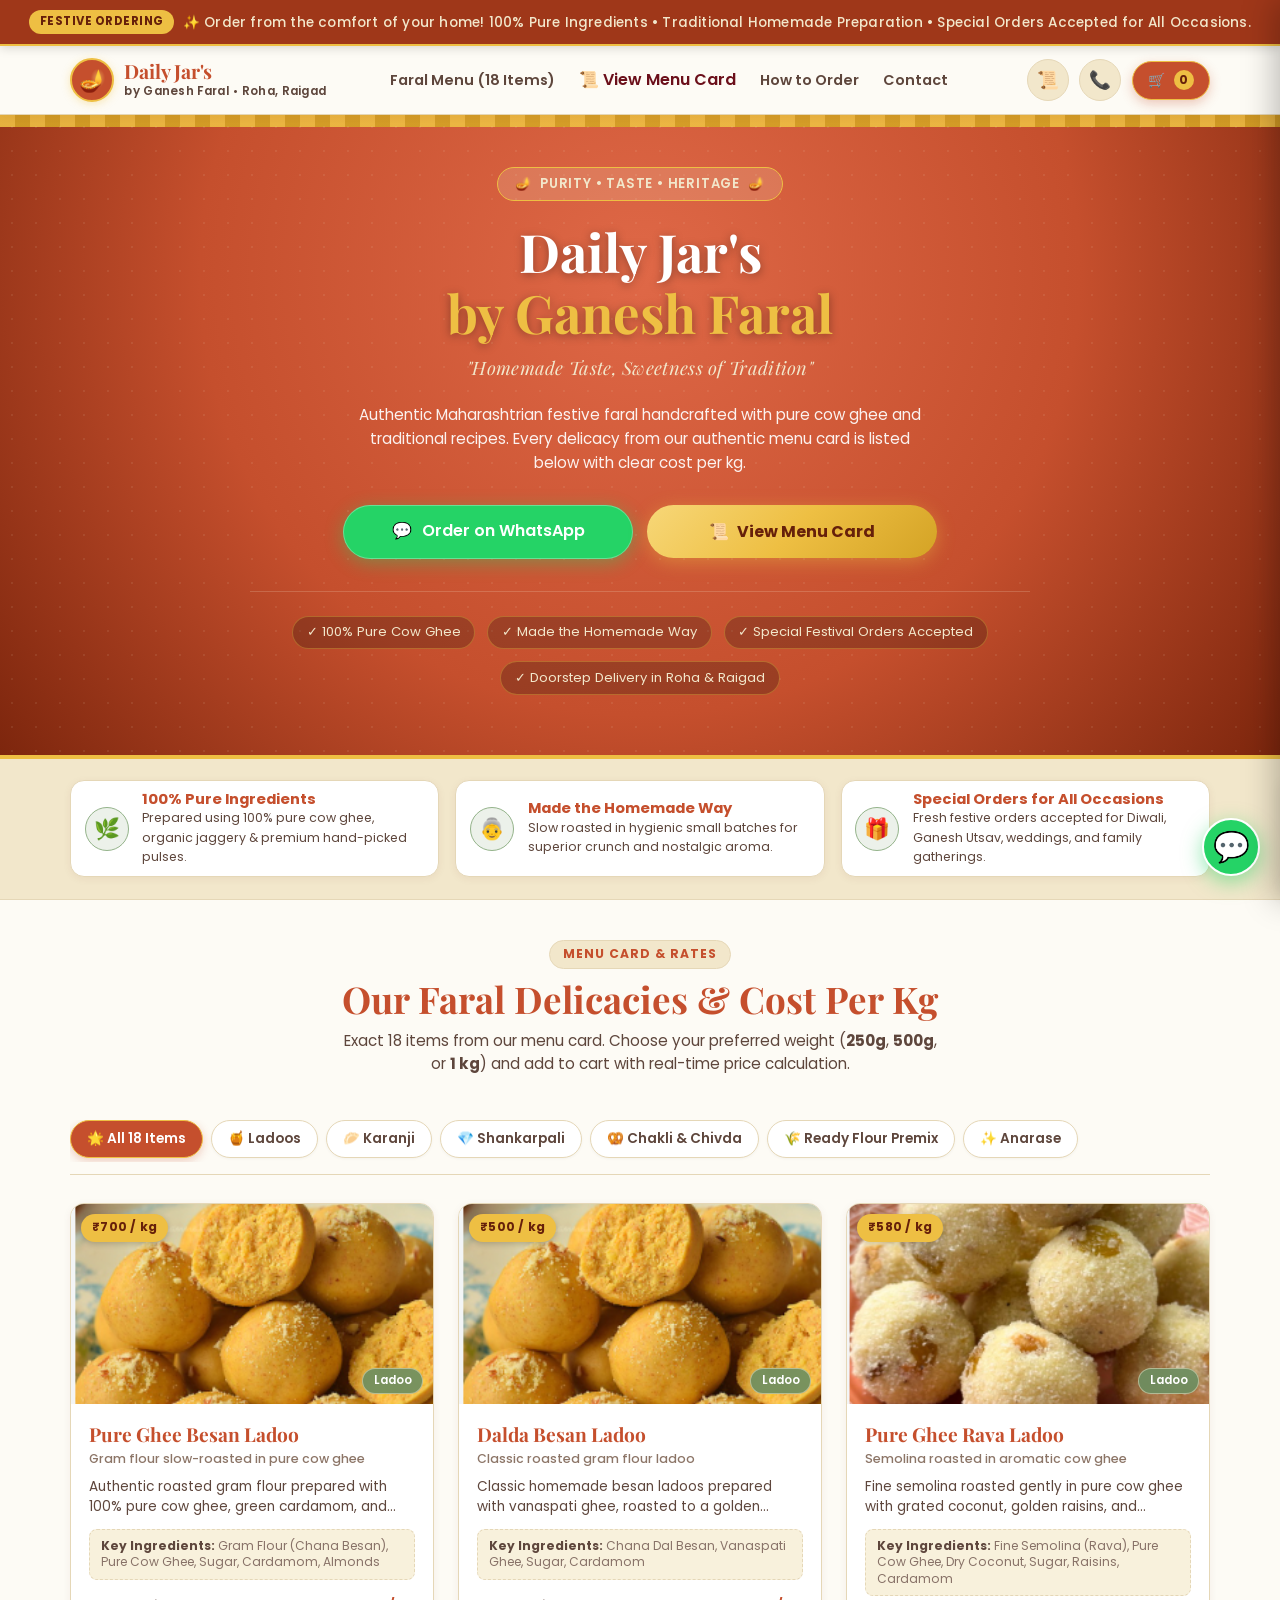
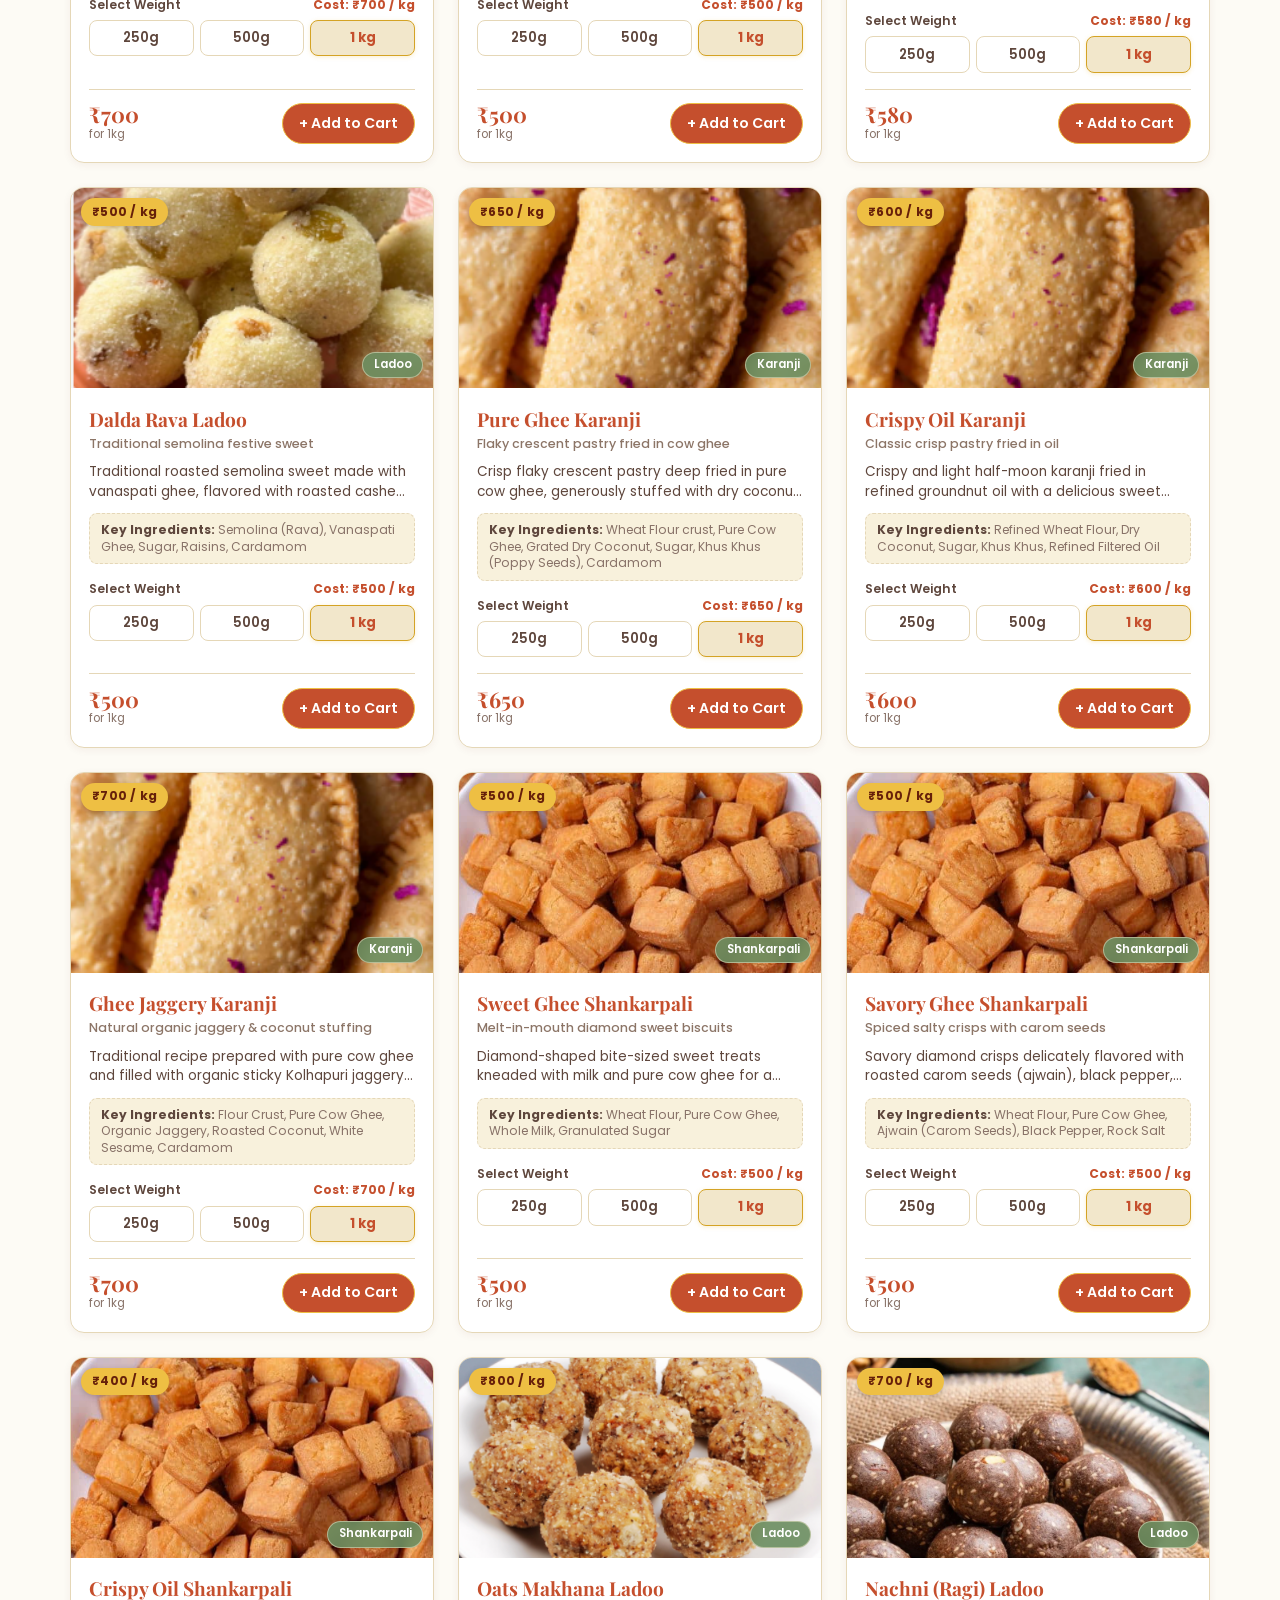
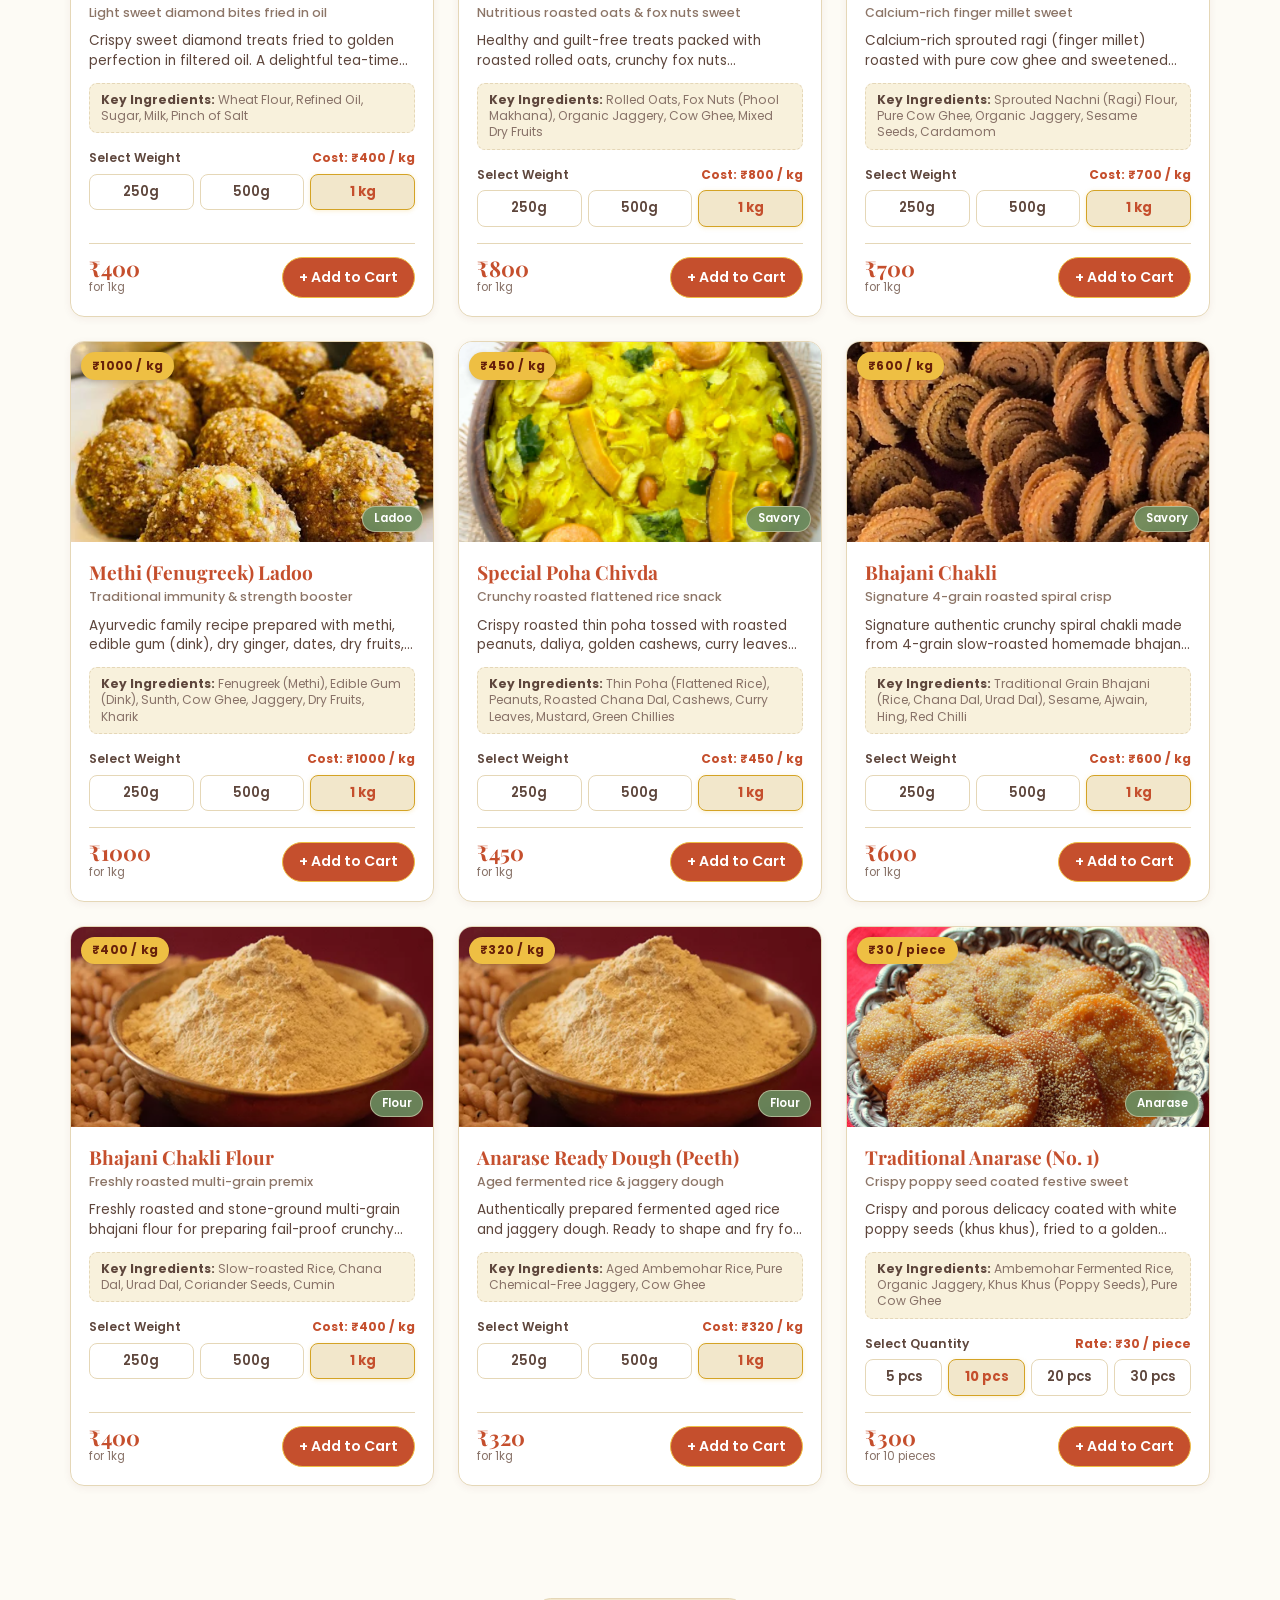
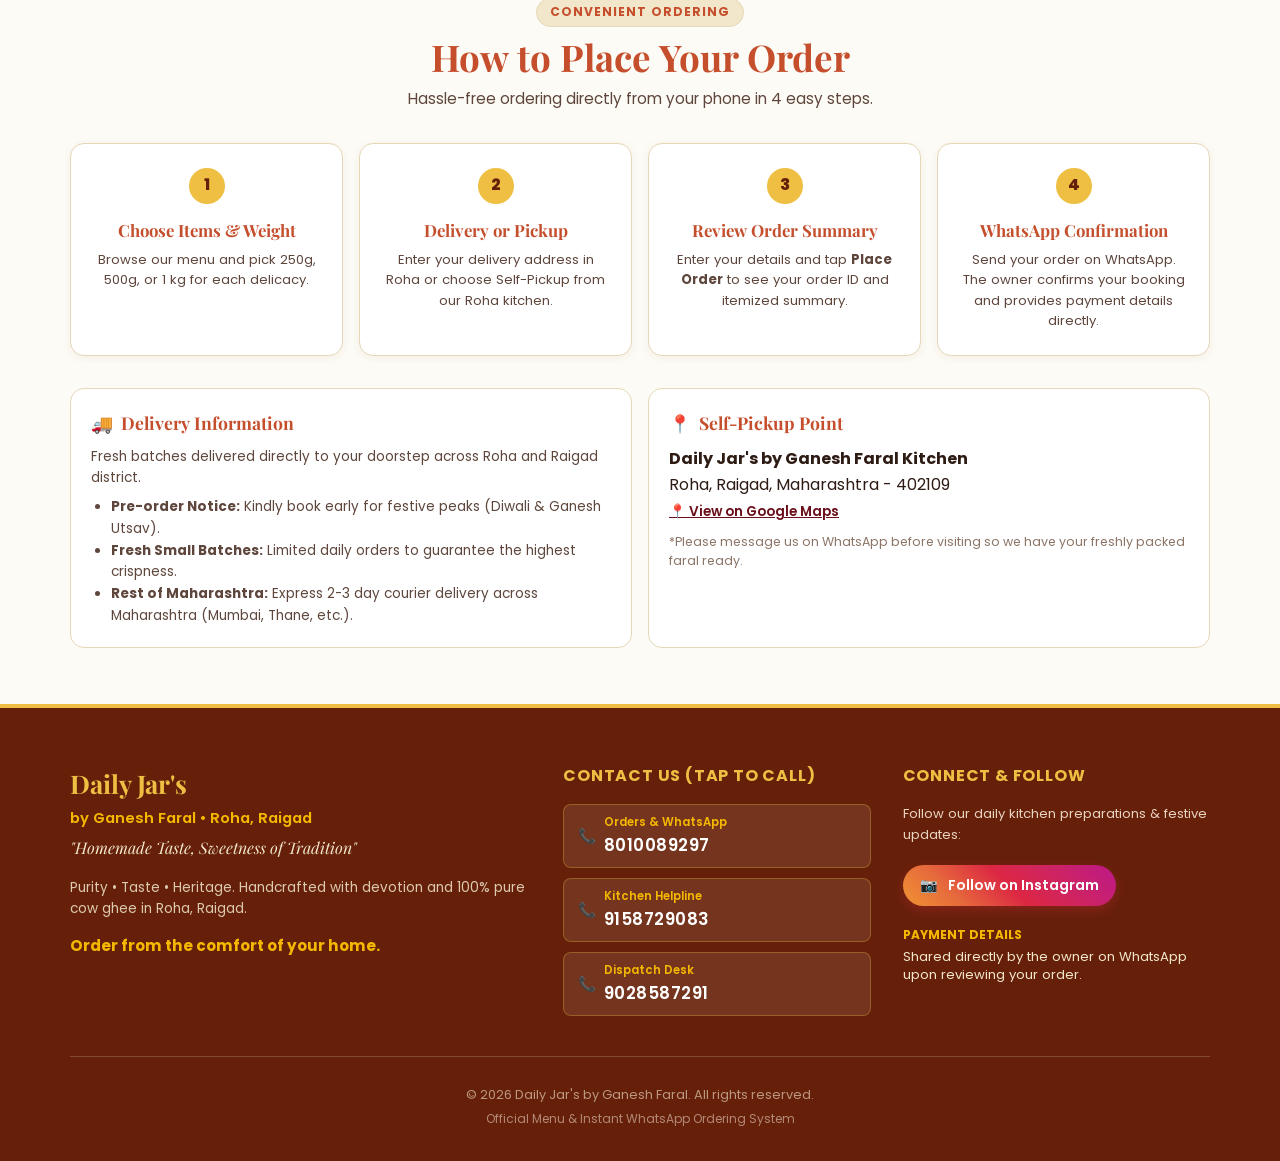
==== commit f7b702c7: "Remove railway station landmark and station road references" ====
--- a/index.html
+++ b/index.html
@@ -27,7 +27,7 @@
     "description": "Authentic homemade festive Maharashtrian sweets and faral in pure cow ghee in Roha, Raigad.",
     "address": {
       "@type": "PostalAddress",
-      "streetAddress": "Station Road",
+      "streetAddress": "Roha",
       "addressLocality": "Roha",
       "addressRegion": "Maharashtra",
       "postalCode": "402109",
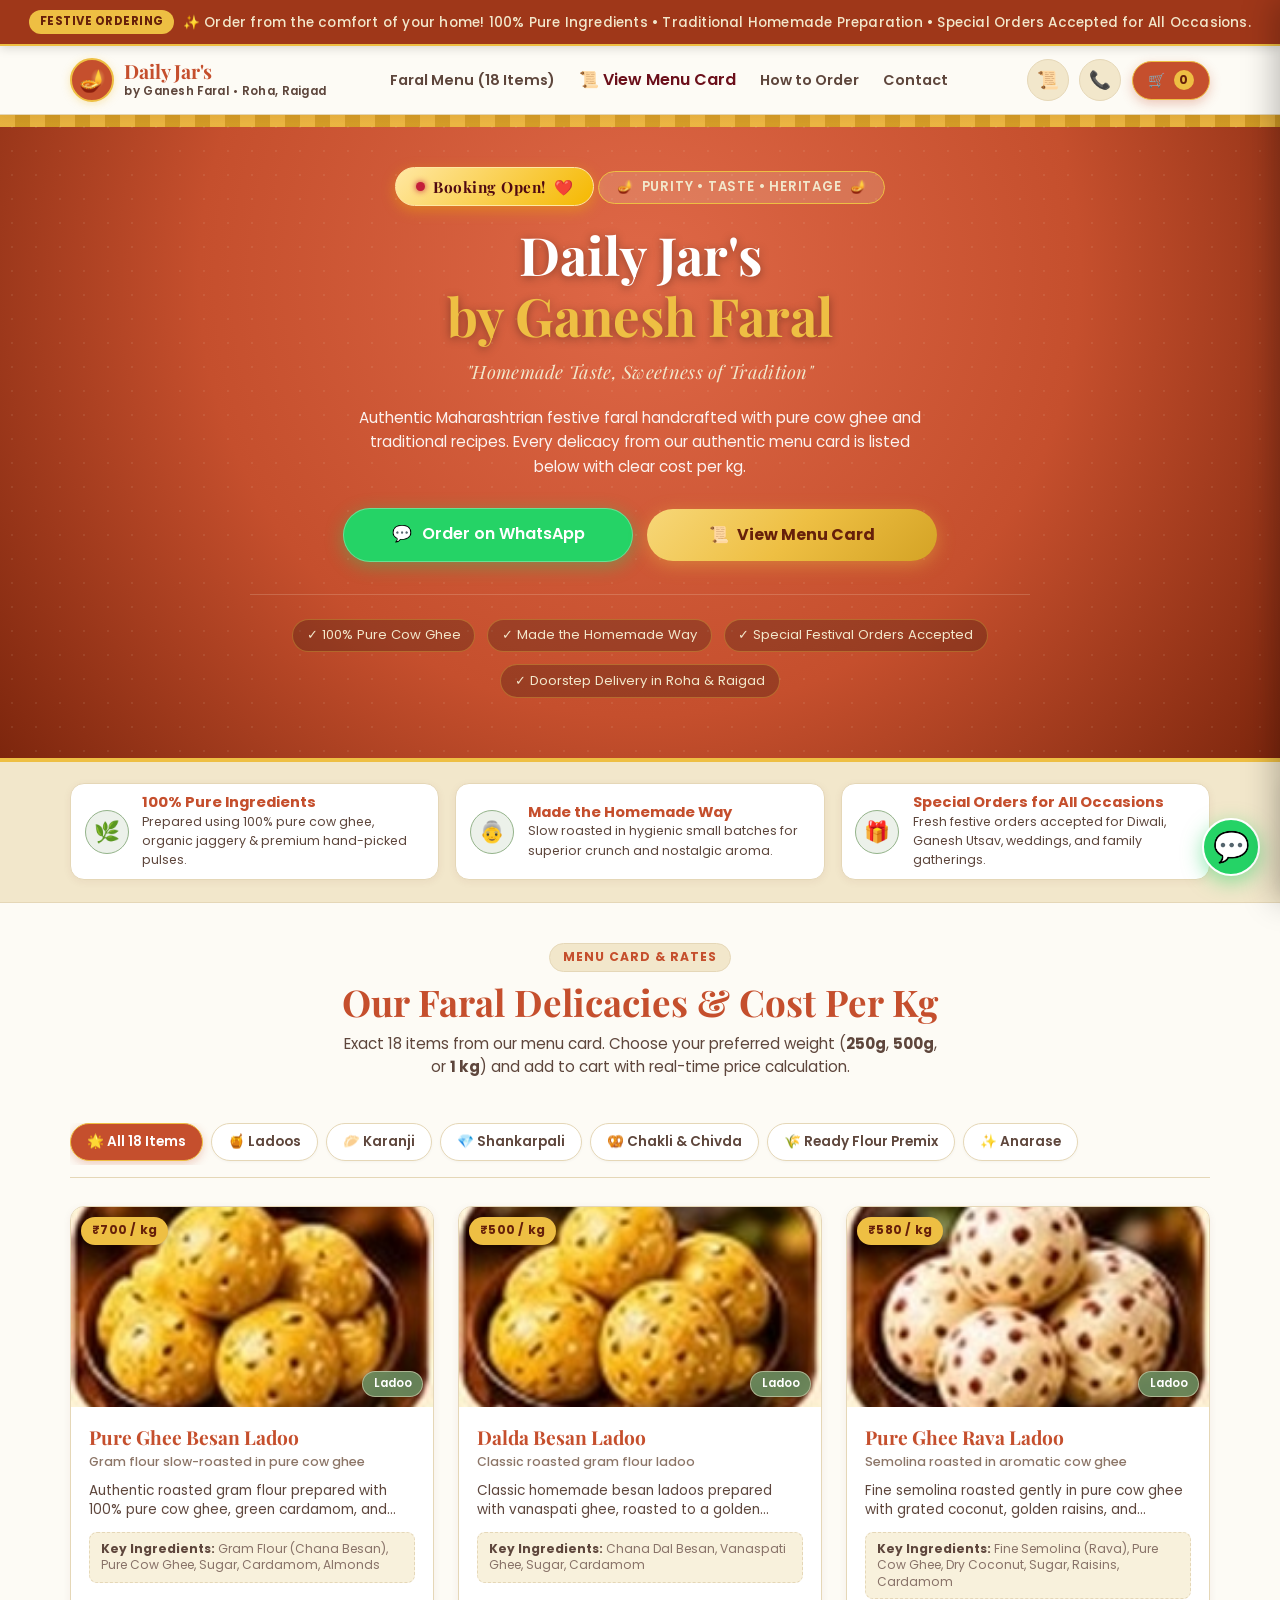
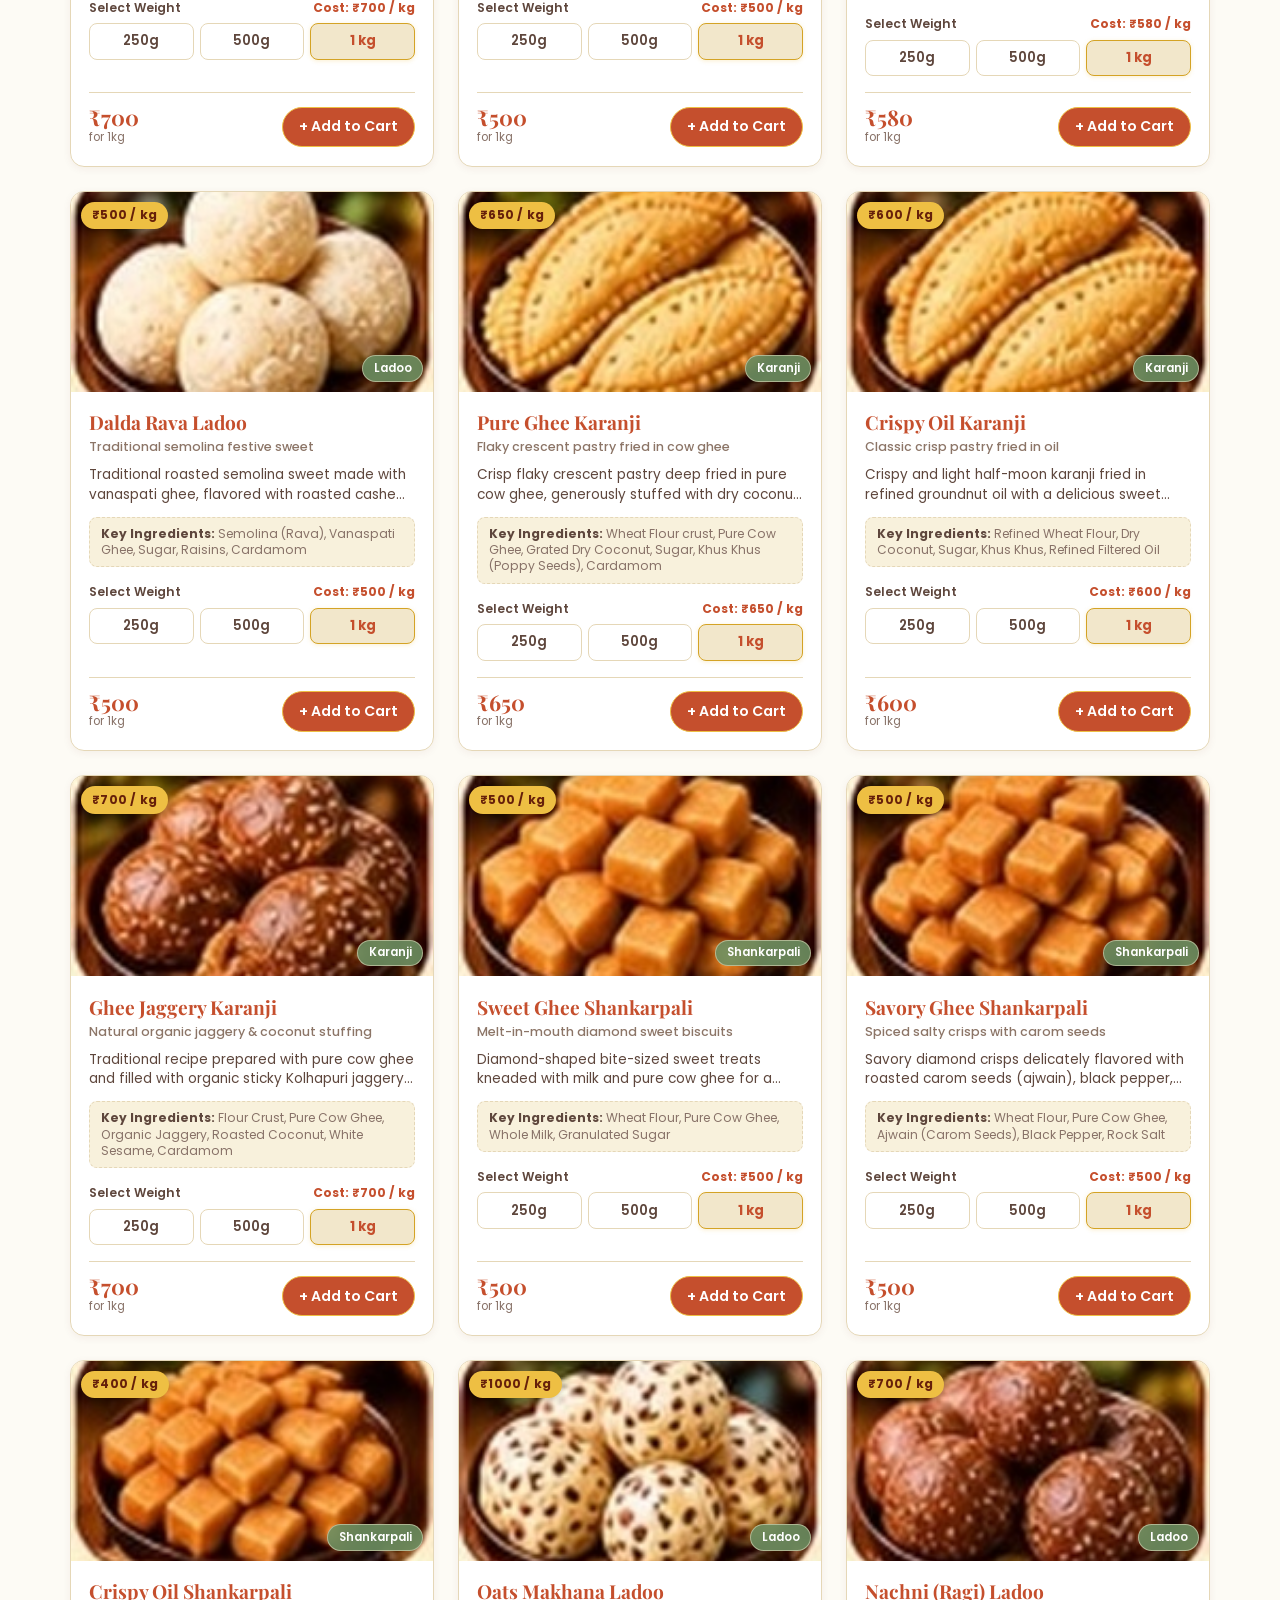
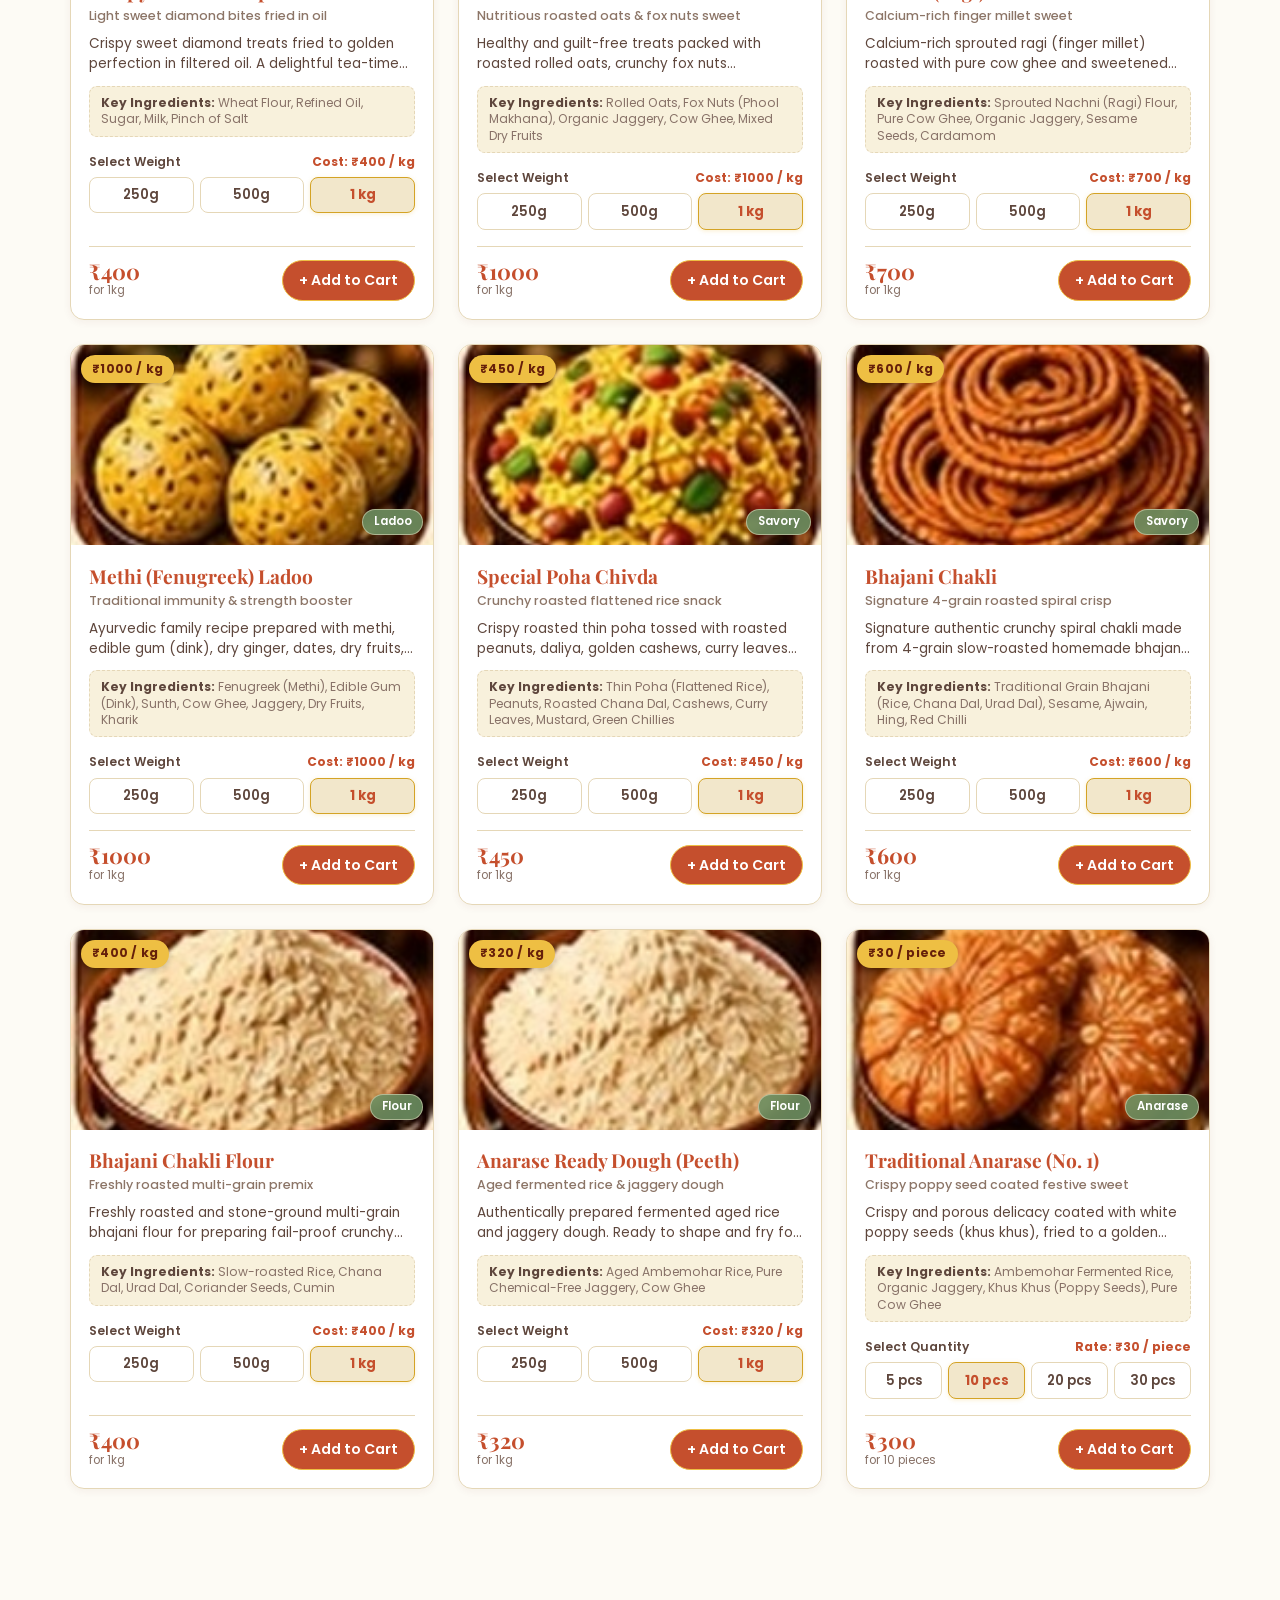
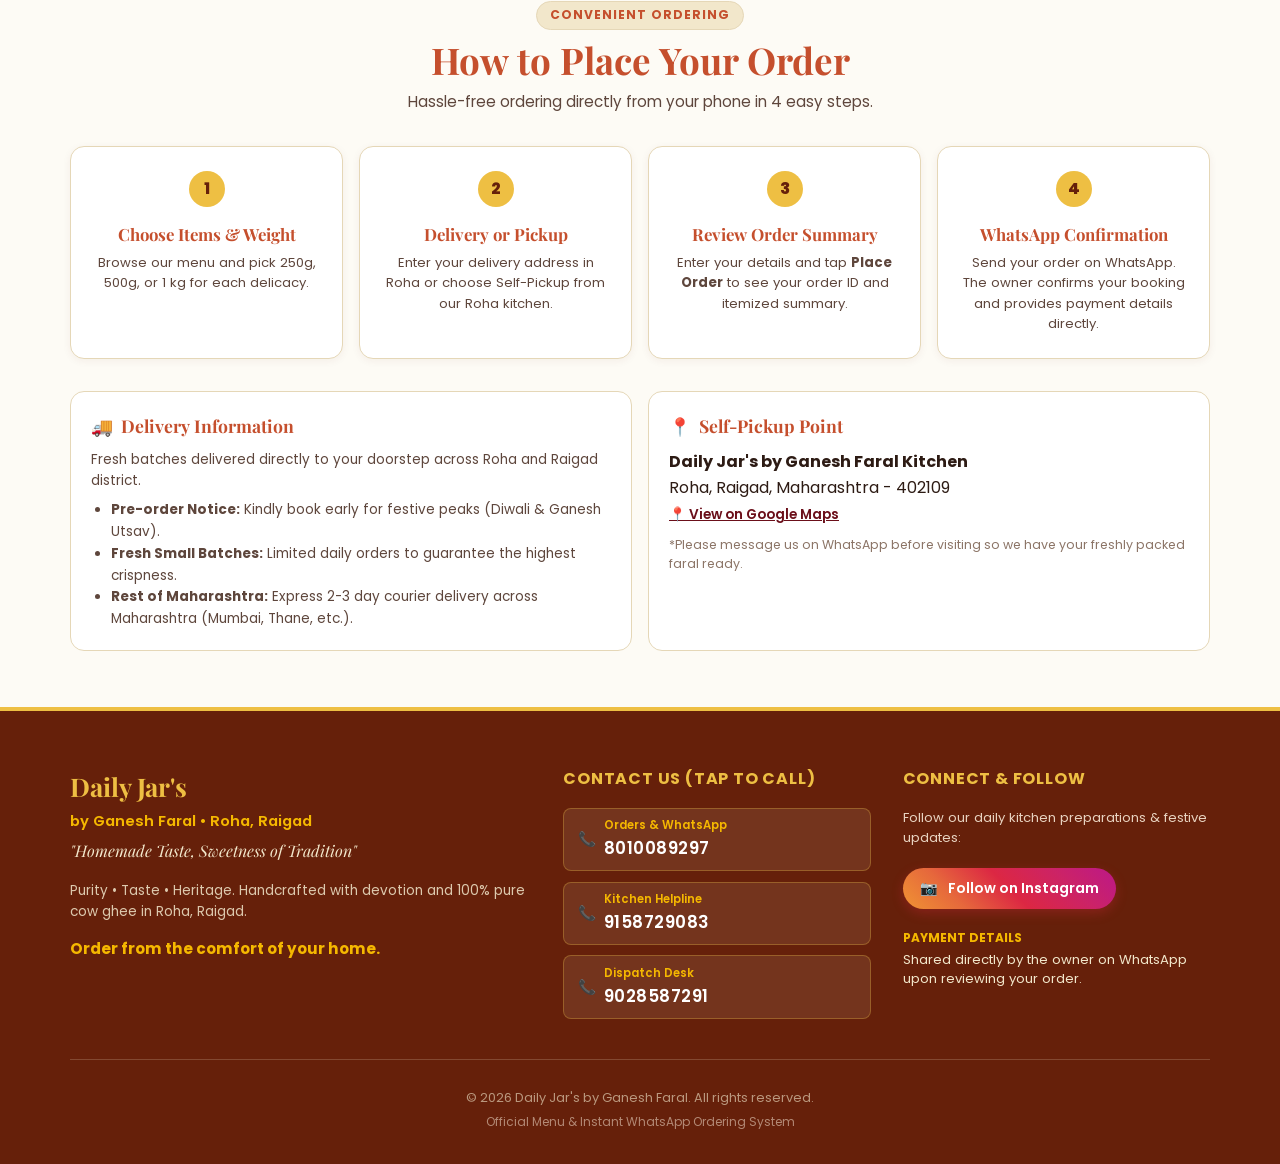
==== commit 39f3d52f: "Update Oats Makhana price, match product images, add booking banner" ====
--- a/index.html
+++ b/index.html
@@ -11,12 +11,16 @@
     content="Daily Jar's by Ganesh Faral: Fresh homemade Maharashtrian sweets and faral in pure cow ghee in Roha, Raigad. Besan Ladoo, Karanji, Shankarpali, Bhajani Chakli, Chivda, and Anarase. Easy WhatsApp ordering with fast delivery in Roha, Raigad!">
   <meta name="author" content="Daily Jar's by Ganesh Faral">
 
+  <!-- Canonical URL -->
+  <link rel="canonical" href="https://dailyjars.in/">
+
   <!-- OpenGraph -->
   <meta property="og:type" content="website">
+  <meta property="og:url" content="https://dailyjars.in/">
   <meta property="og:title" content="Daily Jar's by Ganesh Faral - Homemade Ladoo & Faral in Roha, Raigad">
   <meta property="og:description"
     content="Fresh festive faral handcrafted with pure cow ghee in Roha, Raigad. Easy WhatsApp ordering with doorstep delivery in Roha & Raigad district.">
-  <meta property="og:image" content="pamphlet.jpg">
+  <meta property="og:image" content="https://dailyjars.in/pamphlet.jpg">
 
   <!-- JSON-LD Structured Data -->
   <script type="application/ld+json">
@@ -24,6 +28,7 @@
     "@context": "https://schema.org",
     "@type": "Bakery",
     "name": "Daily Jar's by Ganesh Faral",
+    "url": "https://dailyjars.in",
     "description": "Authentic homemade festive Maharashtrian sweets and faral in pure cow ghee in Roha, Raigad.",
     "address": {
       "@type": "PostalAddress",
@@ -112,6 +117,13 @@
 
       <div class="container">
         <div class="hero-content">
+          <!-- Small Booking Open Banner (Configurable in config.js) -->
+          <div id="booking-open-banner" class="hero-booking-banner" style="display: none;">
+            <span class="pulse-dot"></span>
+            <span class="booking-banner-text">Booking Open!</span>
+            <span>❤️</span>
+          </div>
+
           <div class="hero-welcome-badge">
             <span>🪔</span> Purity • Taste • Heritage <span>🪔</span>
           </div>
--- a/style.css
+++ b/style.css
@@ -363,6 +363,37 @@
   margin: 0 auto;
 }
 
+.hero-booking-banner {
+  display: inline-flex;
+  align-items: center;
+  gap: 0.5rem;
+  background: linear-gradient(135deg, #FFE8A3 0%, #F5B800 100%);
+  color: #500911;
+  font-family: var(--font-heading, inherit);
+  font-size: 0.96rem;
+  font-weight: 700;
+  letter-spacing: 0.5px;
+  padding: 0.4rem 1.25rem;
+  border-radius: var(--radius-pill);
+  border: 1.5px solid #FFE8A3;
+  box-shadow: 0 4px 14px rgba(245, 184, 0, 0.4);
+  margin-bottom: 0.85rem;
+}
+
+.hero-booking-banner .pulse-dot {
+  width: 9px;
+  height: 9px;
+  border-radius: 50%;
+  background: #C41E3A;
+  box-shadow: 0 0 6px #C41E3A;
+  animation: pulseBookingDot 1.4s infinite ease-in-out;
+}
+
+@keyframes pulseBookingDot {
+  0%, 100% { transform: scale(1); opacity: 1; }
+  50% { transform: scale(1.35); opacity: 0.5; }
+}
+
 .hero-welcome-badge {
   display: inline-flex;
   align-items: center;
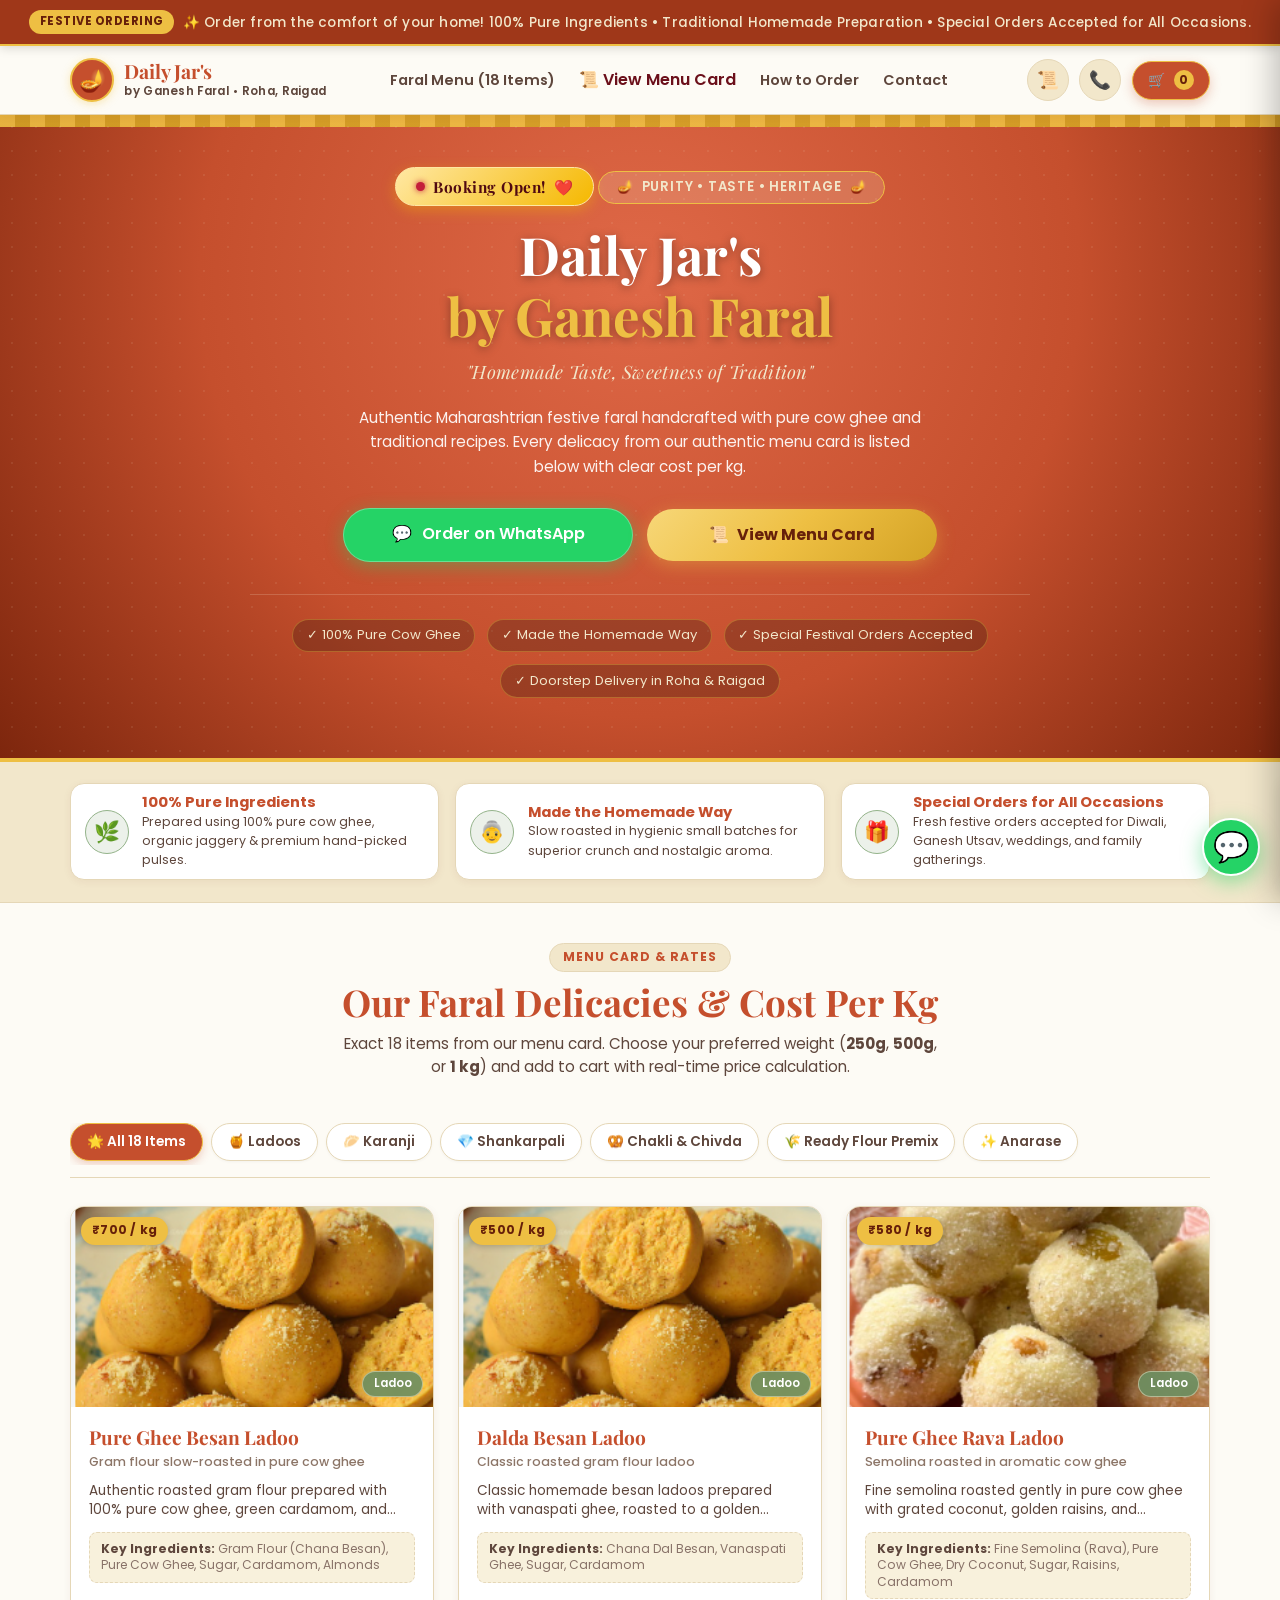
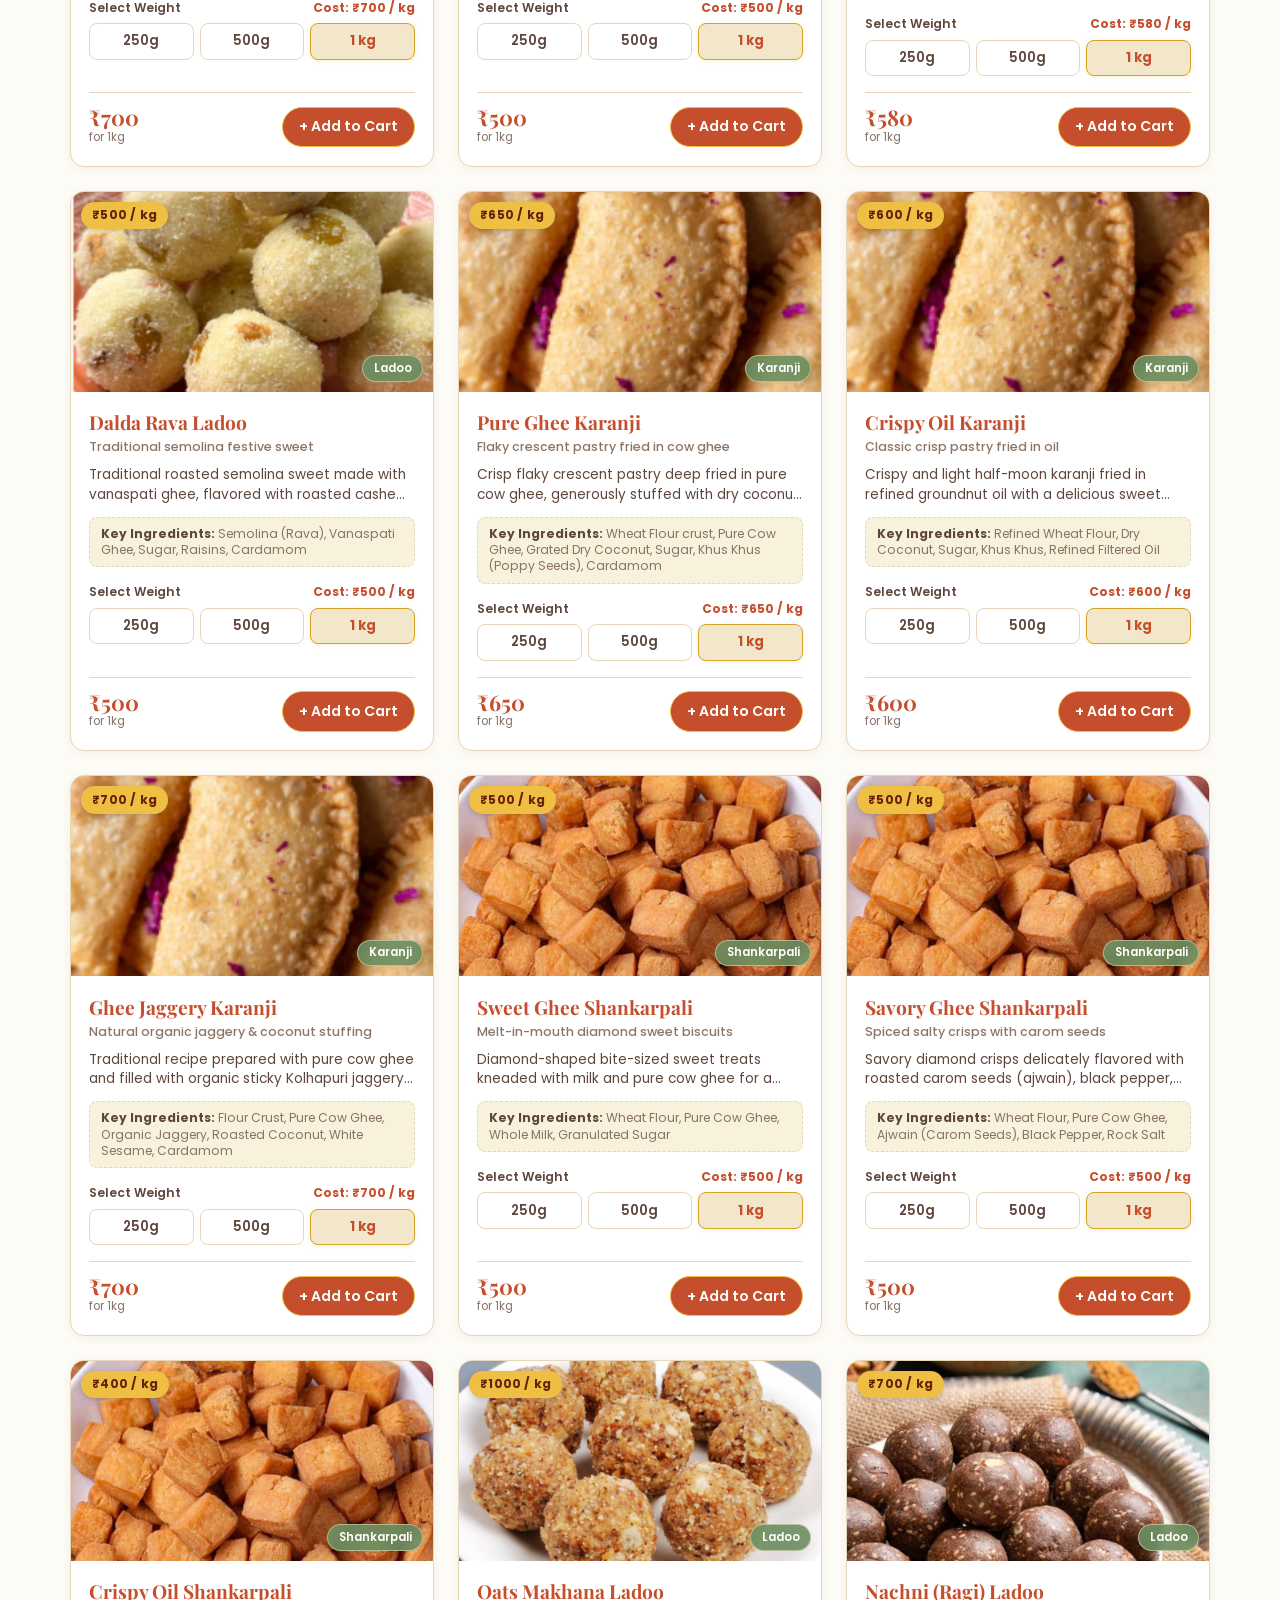
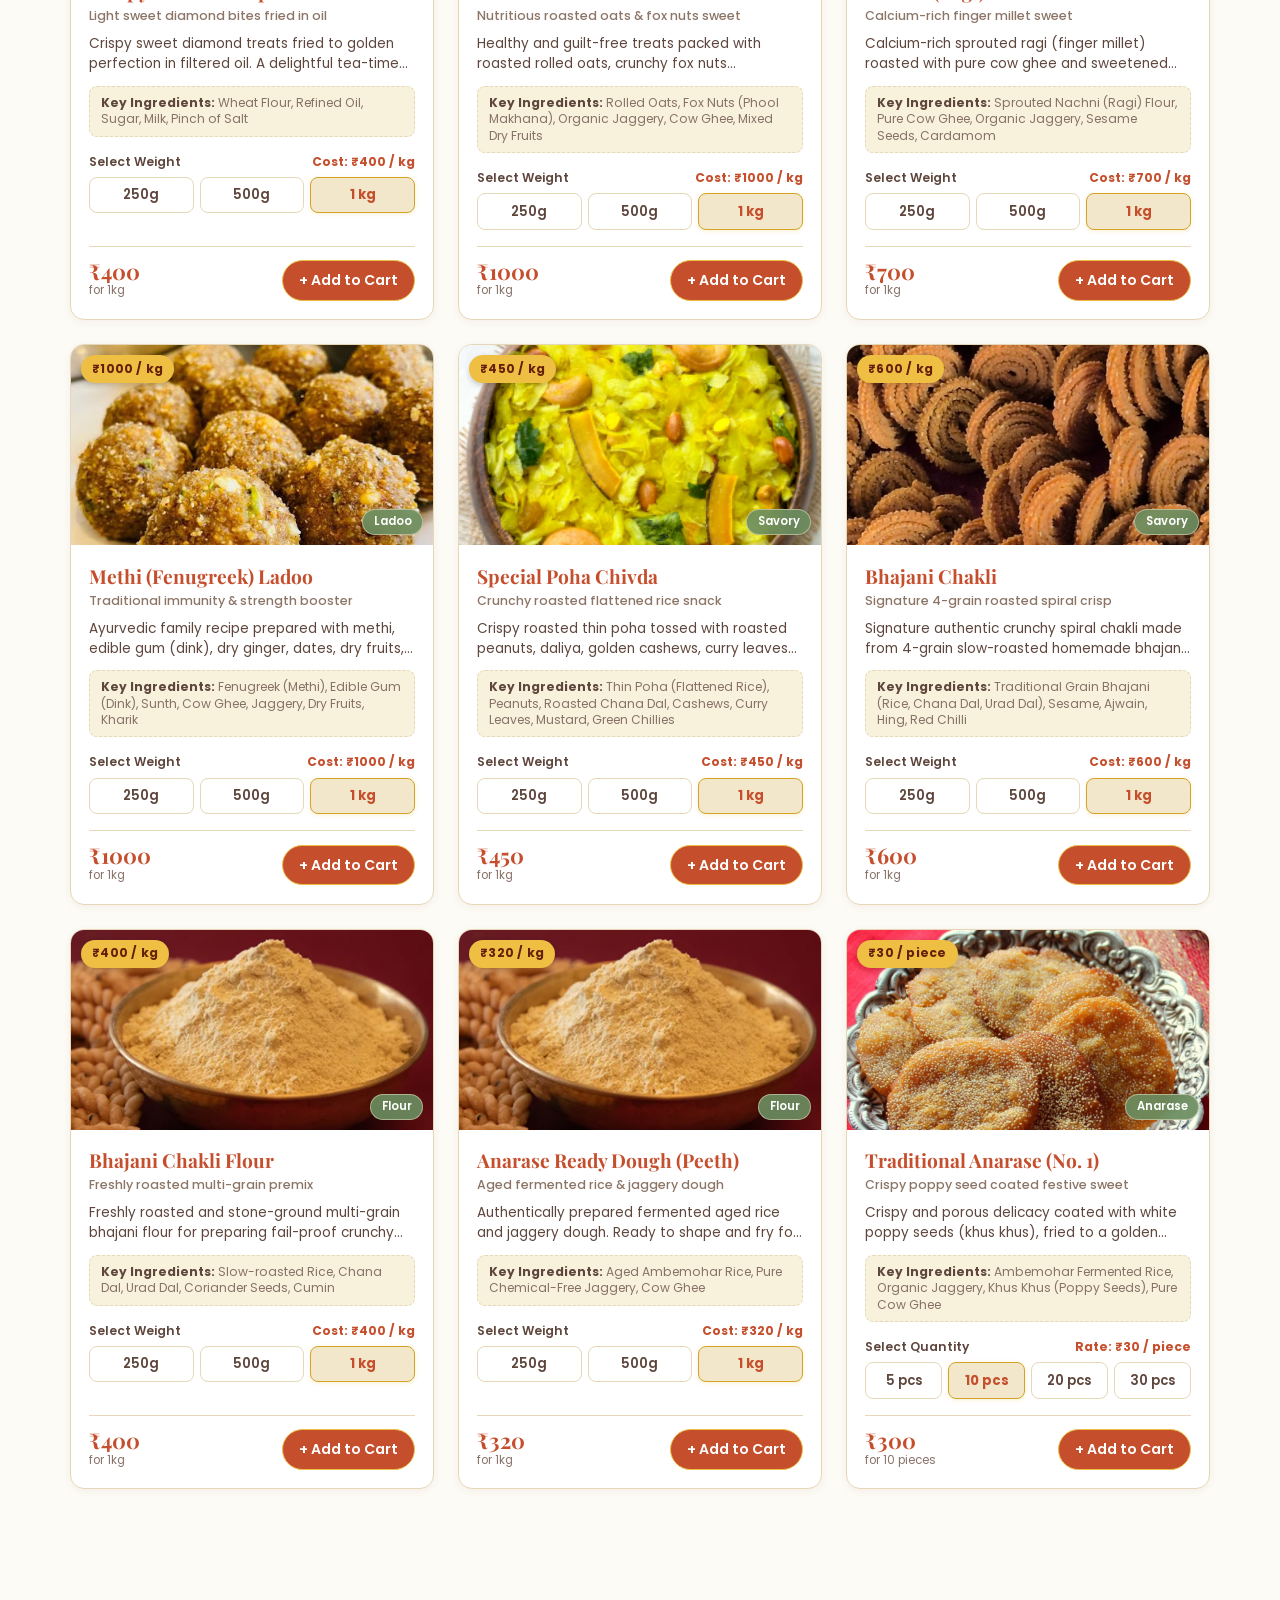
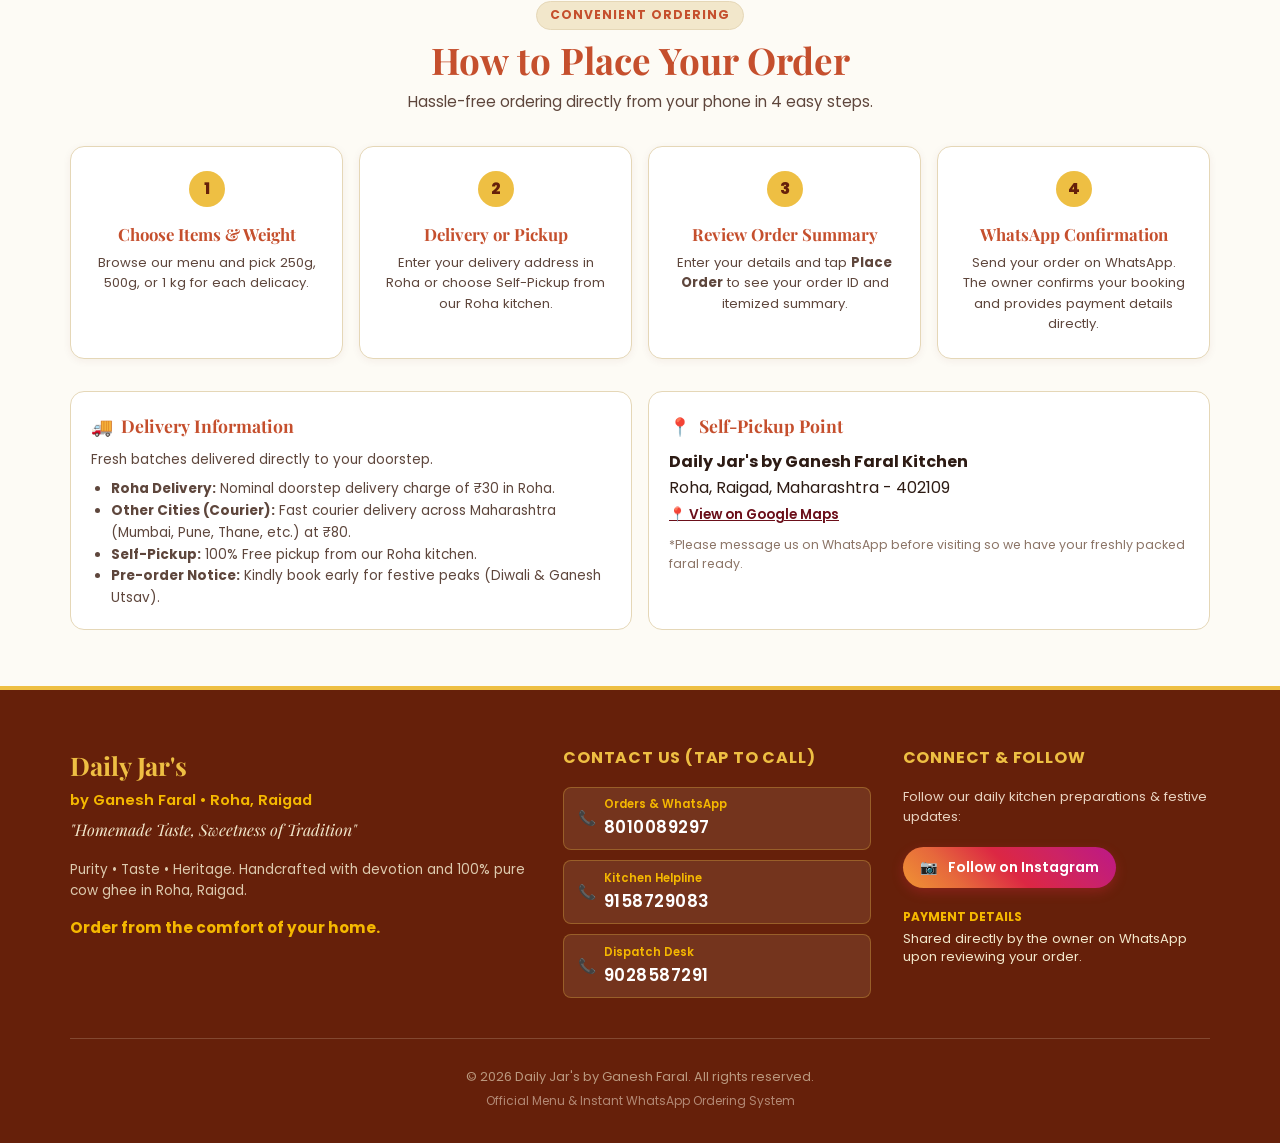
==== commit 4530f56a: "Update delivery charges: Roha Rs 30, Other City Rs 80, remove Free Home Delivery" ====
--- a/index.html
+++ b/index.html
@@ -259,12 +259,13 @@
         <div class="delivery-info-grid">
           <div class="info-box">
             <h4 class="info-box-title"><span>🚚</span> Delivery Information</h4>
-            <p style="margin-bottom: 0.5rem;">Fresh batches delivered directly to your doorstep across Roha and Raigad district.
+            <p style="margin-bottom: 0.5rem;">Fresh batches delivered directly to your doorstep.
             </p>
             <ul style="list-style-type: disc; margin-left: 1.25rem; line-height: 1.6;">
+              <li><strong>Roha Delivery:</strong> Nominal doorstep delivery charge of ₹30 in Roha.</li>
+              <li><strong>Other Cities (Courier):</strong> Fast courier delivery across Maharashtra (Mumbai, Pune, Thane, etc.) at ₹80.</li>
+              <li><strong>Self-Pickup:</strong> 100% Free pickup from our Roha kitchen.</li>
               <li><strong>Pre-order Notice:</strong> Kindly book early for festive peaks (Diwali & Ganesh Utsav).</li>
-              <li><strong>Fresh Small Batches:</strong> Limited daily orders to guarantee the highest crispness.</li>
-              <li><strong>Rest of Maharashtra:</strong> Express 2-3 day courier delivery across Maharashtra (Mumbai, Thane, etc.).</li>
             </ul>
           </div>
 
@@ -398,7 +399,13 @@
           <div class="inline-error" id="phone-error">Please enter a valid 10-digit Indian phone number.</div>
         </div>
 
-
+        <div class="form-group" id="delivery-area-group">
+          <label for="checkout-area" class="form-label">Delivery Location & Charge *</label>
+          <select id="checkout-area" class="form-select">
+            <option value="roha" selected>📍 Roha (Home Delivery) — ₹30</option>
+            <option value="other_city">🚚 Other City (Courier Delivery) — ₹80</option>
+          </select>
+        </div>
 
         <div class="form-group" id="delivery-address-group">
           <label for="cust-address" class="form-label">Full Delivery Address & Landmark *</label>
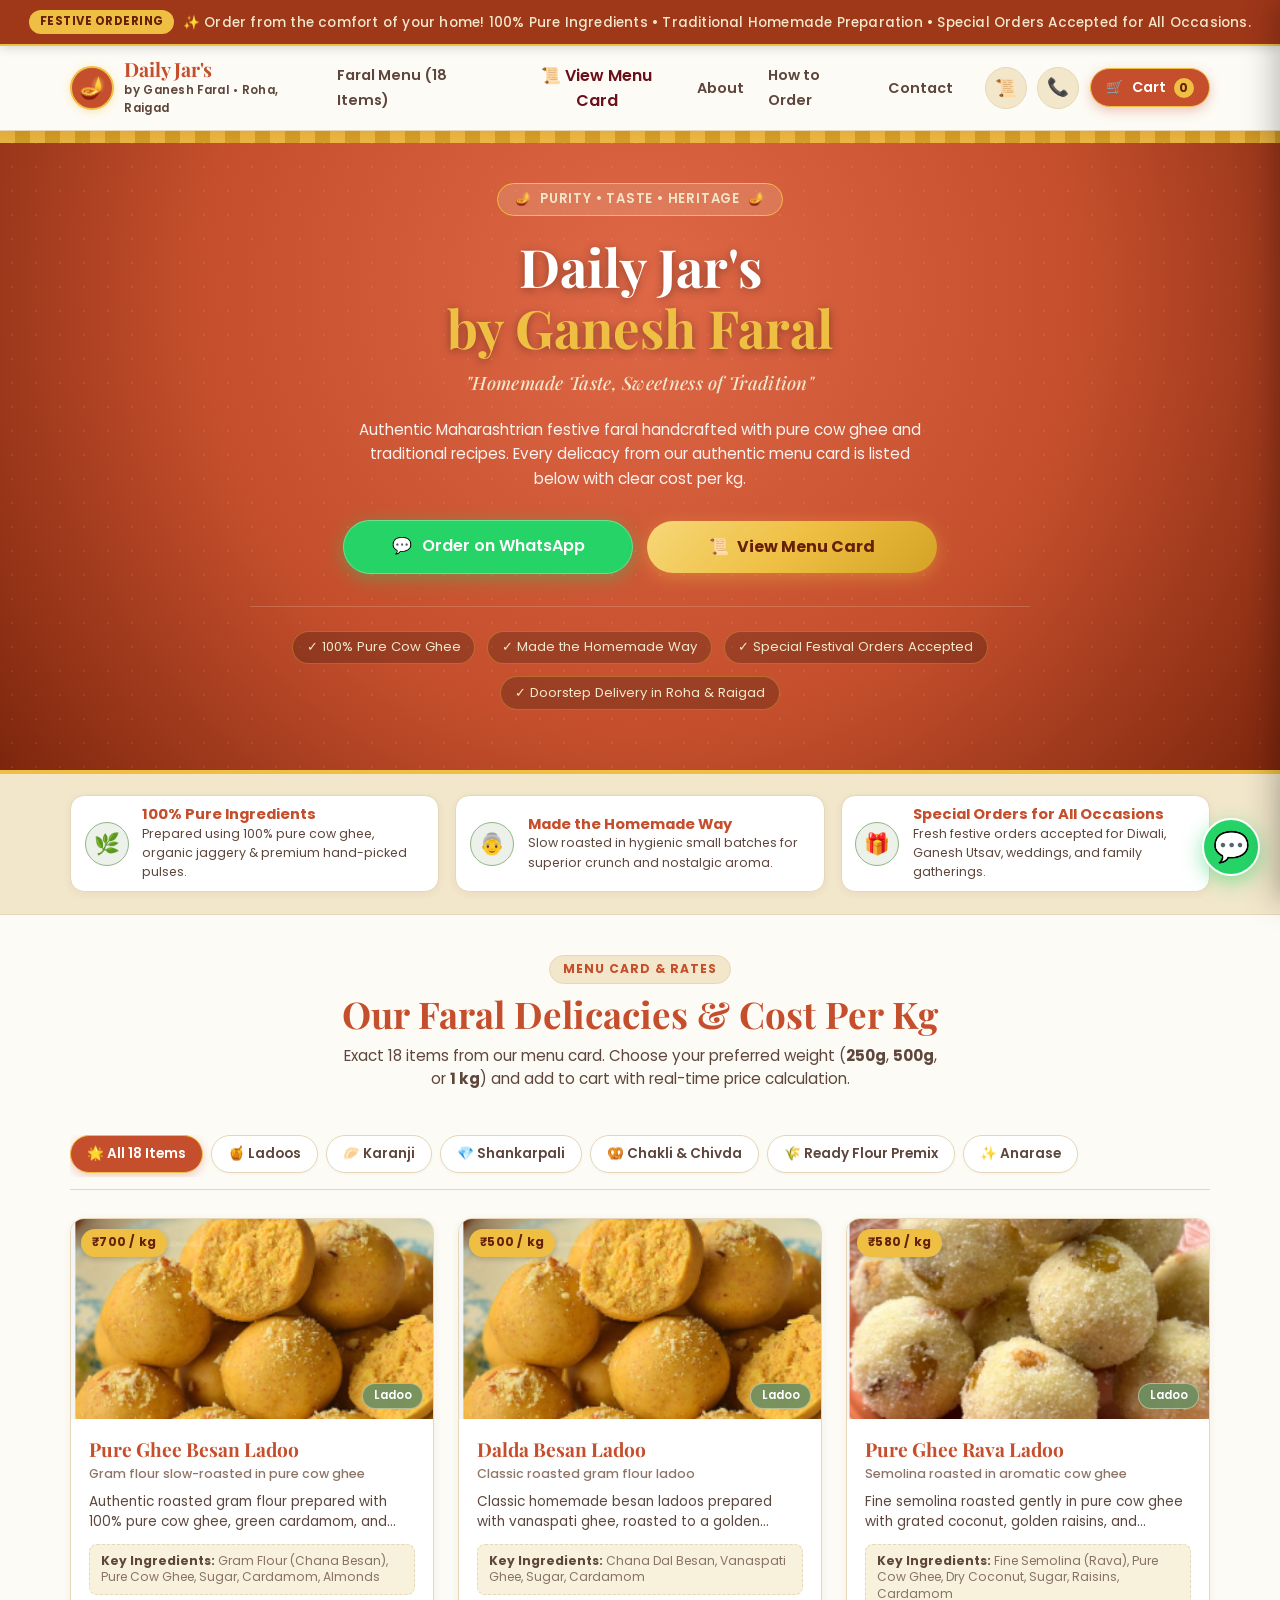
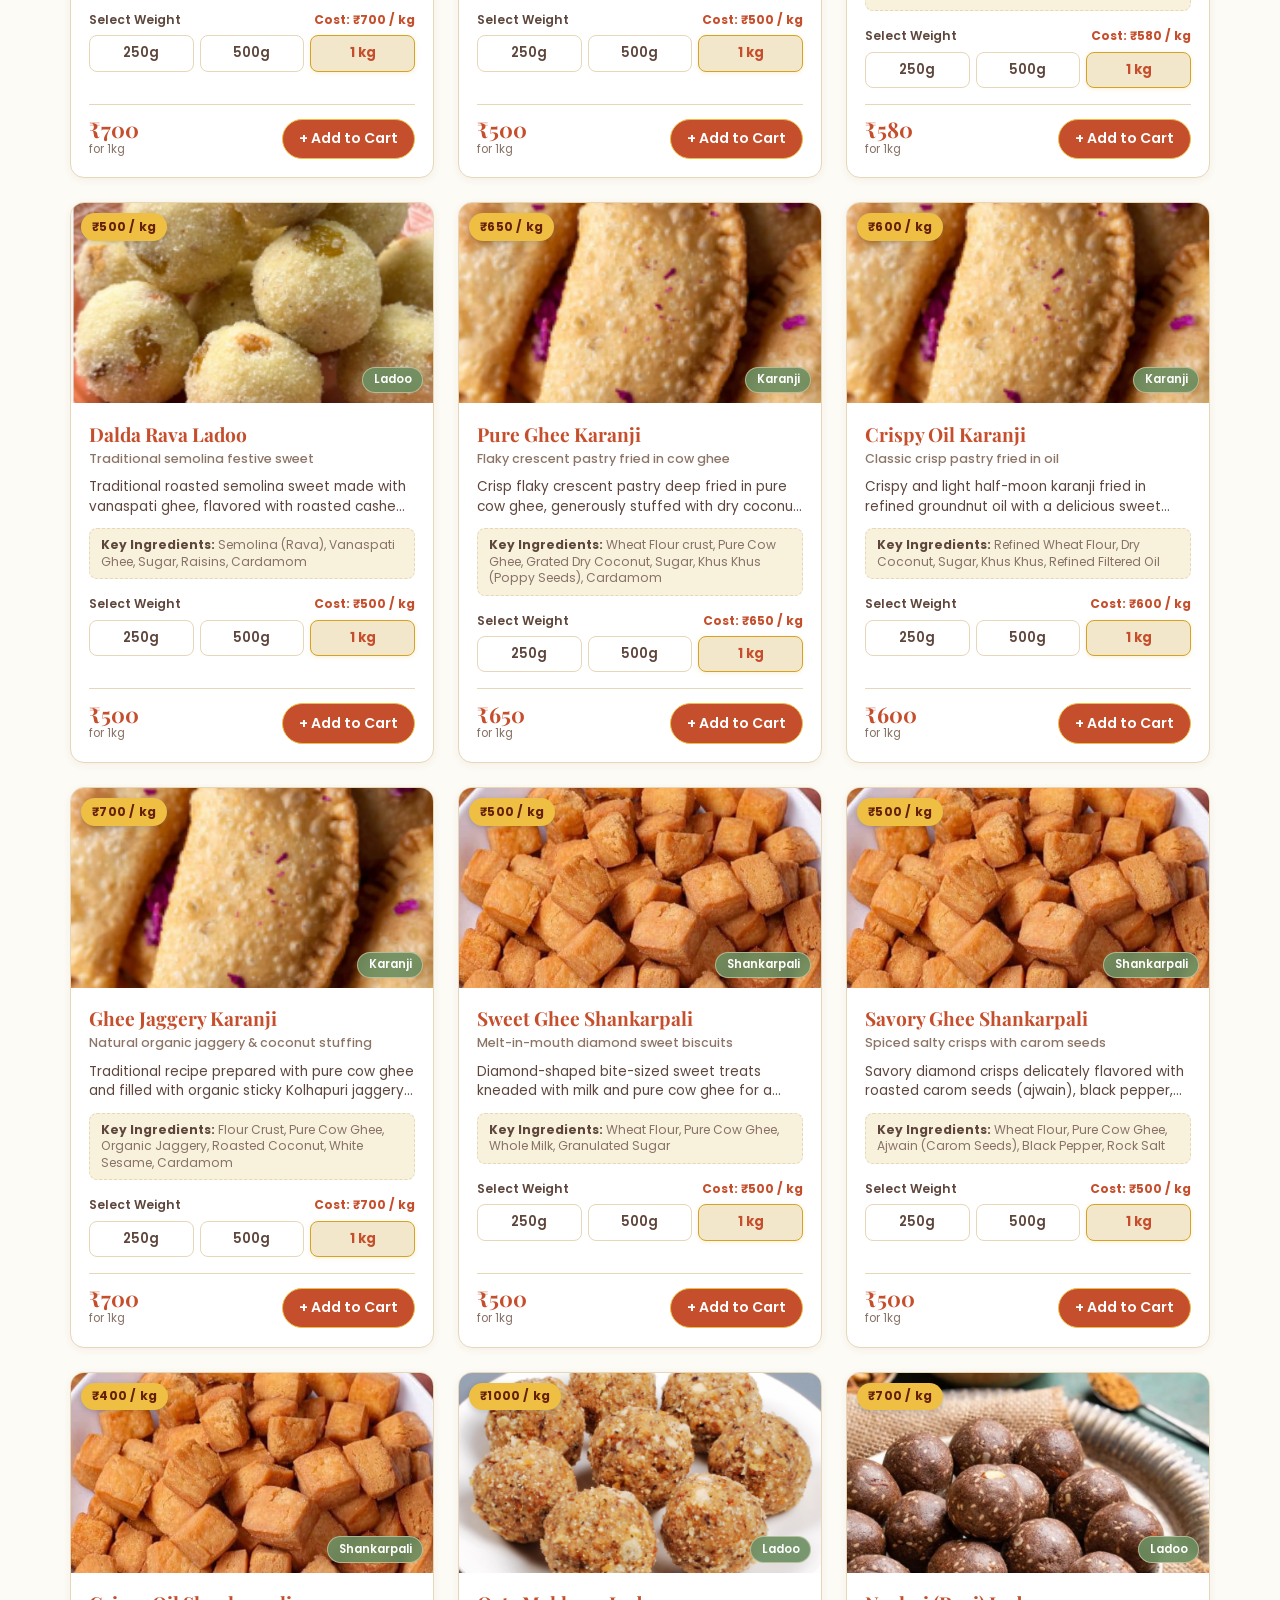
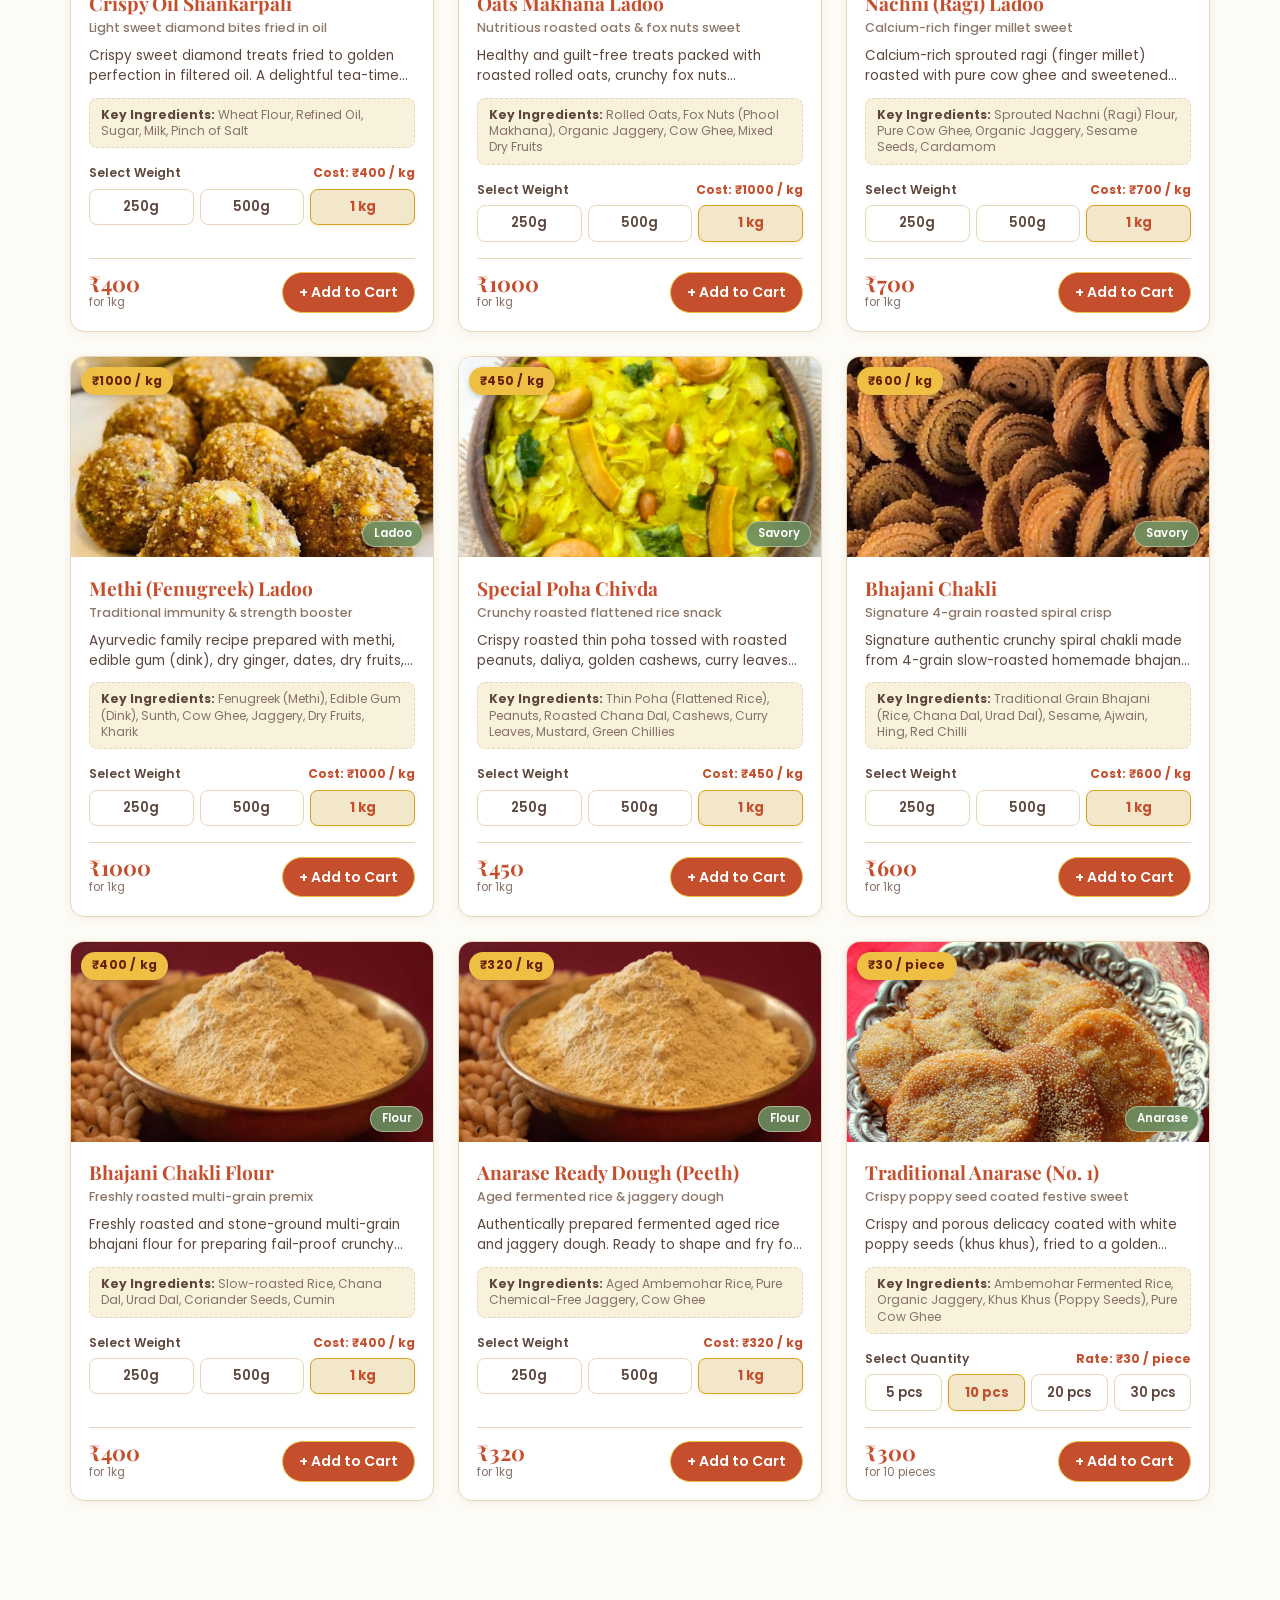
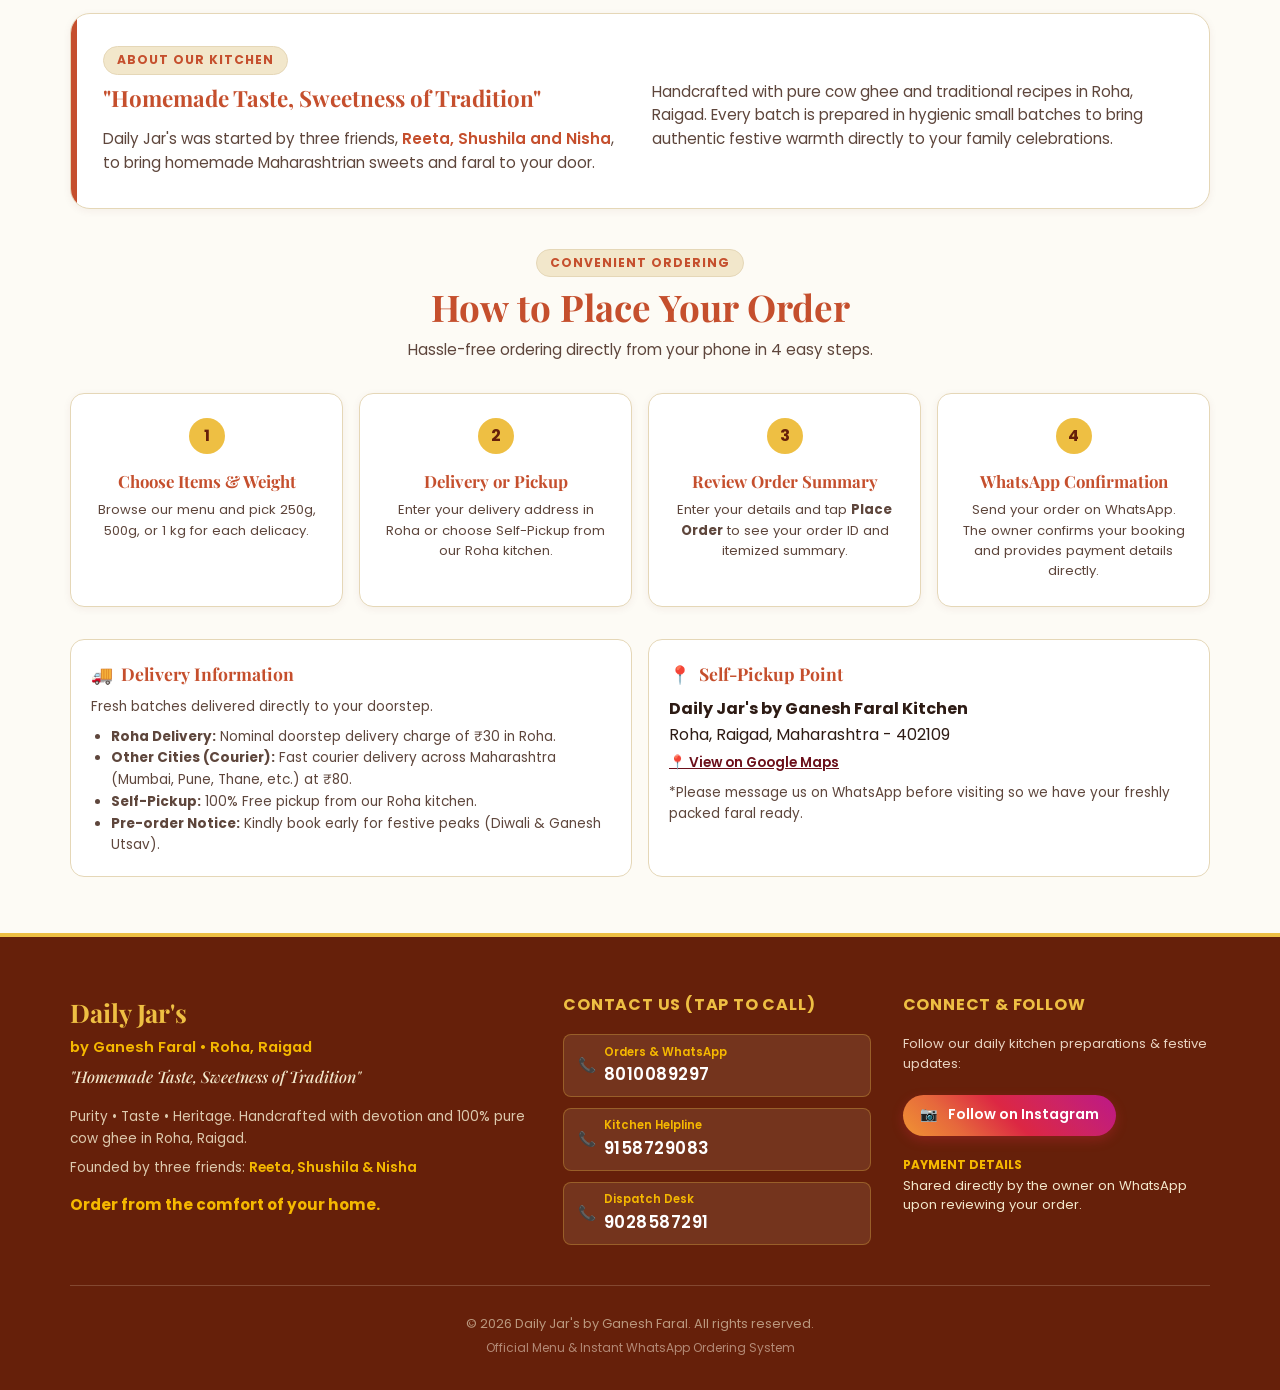
==== commit c98b6dd5: "Add founders to footer and About" ====
--- a/index.html
+++ b/index.html
@@ -30,6 +30,20 @@
     "name": "Daily Jar's by Ganesh Faral",
     "url": "https://dailyjars.in",
     "description": "Authentic homemade festive Maharashtrian sweets and faral in pure cow ghee in Roha, Raigad.",
+    "founder": [
+      {
+        "@type": "Person",
+        "name": "Reeta"
+      },
+      {
+        "@type": "Person",
+        "name": "Shushila"
+      },
+      {
+        "@type": "Person",
+        "name": "Nisha"
+      }
+    ],
     "address": {
       "@type": "PostalAddress",
       "streetAddress": "Roha",
@@ -46,12 +60,8 @@
   <link rel="icon"
     href="data:image/svg+xml,<svg xmlns=%22http://www.w3.org/2000/svg%22 viewBox=%220 0 100 100%22><text y=%22.9em%22 font-size=%2290%22>🪔</text></svg>">
 
-  <!-- Google Fonts: Playfair Display + Poppins -->
-  <link rel="preconnect" href="https://fonts.googleapis.com">
-  <link rel="preconnect" href="https://fonts.gstatic.com" crossorigin>
-  <link
-    href="https://fonts.googleapis.com/css2?family=Playfair+Display:ital,wght@0,600;0,700;0,800;1,500&family=Poppins:wght@400;500;600;700&display=swap"
-    rel="stylesheet">
+  <!-- Self-Hosted Fonts: Playfair Display + Poppins -->
+  <link rel="stylesheet" href="fonts.css">
 
   <link rel="stylesheet" href="style.css">
 </head>
@@ -83,9 +93,8 @@
         <!-- Desktop Navigation Links -->
         <nav class="nav-links" aria-label="Main Navigation">
           <li><a href="#products" class="nav-link">Faral Menu (18 Items)</a></li>
-          <li><button type="button" class="nav-link" data-open-pamphlet
-              style="cursor: pointer; background: none; border: none; font-size: inherit; font-family: inherit; font-weight: 600; color: #6B0F1A;">📜
-              View Menu Card</button></li>
+          <li><button type="button" class="nav-link btn-text-link" data-open-pamphlet>📜 View Menu Card</button></li>
+          <li><a href="#about" class="nav-link">About</a></li>
           <li><a href="#how-to-order" class="nav-link">How to Order</a></li>
           <li><a href="#footer" class="nav-link">Contact</a></li>
         </nav>
@@ -101,7 +110,7 @@
           </a>
           <button type="button" class="cart-toggle-btn" data-open-cart aria-label="Open Shopping Cart">
             <span>🛒</span>
-            <span style="display: none; @media(min-width: 480px){display: inline;}">Cart</span>
+            <span class="nav-cart-label">Cart</span>
             <span class="cart-count-badge" id="nav-cart-count">0</span>
           </button>
         </div>
@@ -118,7 +127,7 @@
       <div class="container">
         <div class="hero-content">
           <!-- Small Booking Open Banner (Configurable in config.js) -->
-          <div id="booking-open-banner" class="hero-booking-banner" style="display: none;">
+          <div id="booking-open-banner" class="hero-booking-banner is-hidden">
             <span class="pulse-dot"></span>
             <span class="booking-banner-text">Booking Open!</span>
             <span>❤️</span>
@@ -142,7 +151,7 @@
           </p>
 
           <div class="hero-cta-group">
-            <a href="https://wa.me/918010089297" id="hero-wa-btn" class="btn-primary-wa" target="_blank" rel="noopener">
+            <a href="https://wa.me/918010089297" id="hero-wa-btn" class="btn-primary-wa" target="_blank" rel="noopener noreferrer">
               <span>💬</span> Order on WhatsApp
             </a>
             <button type="button" class="btn-secondary-gold" data-open-pamphlet>
@@ -217,11 +226,27 @@
       </div>
     </section>
 
-    <!-- 5. How to Order Section -->
-    <section class="info-section" id="how-to-order" aria-label="How to Order and Delivery Process">
+    <!-- 5. About & How to Order Section -->
+    <section class="info-section" id="how-to-order" aria-label="About Us and Ordering Process">
       <div class="container">
+        <!-- About Section Card -->
+        <article class="about-card" id="about" aria-label="About Daily Jar's">
+          <div class="about-grid">
+            <div>
+              <span class="section-tag">About Our Kitchen</span>
+              <h3 class="about-quote">"Homemade Taste, Sweetness of Tradition"</h3>
+              <p class="about-founders-text" id="about-founders-display"></p>
+            </div>
+            <div>
+              <p class="section-desc">
+                Handcrafted with pure cow ghee and traditional recipes in Roha, Raigad. Every batch is prepared in hygienic small batches to bring authentic festive warmth directly to your family celebrations.
+              </p>
+            </div>
+          </div>
+        </article>
+
         <!-- How to Order Steps -->
-        <div style="margin-bottom: 2rem;">
+        <div class="mb-2rem">
           <div class="section-header">
             <span class="section-tag">Convenient Ordering</span>
             <h3 class="section-title">How to Place Your Order</h3>
@@ -259,9 +284,9 @@
         <div class="delivery-info-grid">
           <div class="info-box">
             <h4 class="info-box-title"><span>🚚</span> Delivery Information</h4>
-            <p style="margin-bottom: 0.5rem;">Fresh batches delivered directly to your doorstep.
+            <p class="mb-05rem">Fresh batches delivered directly to your doorstep.
             </p>
-            <ul style="list-style-type: disc; margin-left: 1.25rem; line-height: 1.6;">
+            <ul class="delivery-features-list">
               <li><strong>Roha Delivery:</strong> Nominal doorstep delivery charge of ₹30 in Roha.</li>
               <li><strong>Other Cities (Courier):</strong> Fast courier delivery across Maharashtra (Mumbai, Pune, Thane, etc.) at ₹80.</li>
               <li><strong>Self-Pickup:</strong> 100% Free pickup from our Roha kitchen.</li>
@@ -271,10 +296,10 @@
 
           <div class="info-box">
             <h4 class="info-box-title"><span>📍</span> Self-Pickup Point</h4>
-            <div id="pickup-address-display" style="line-height: 1.6; margin-bottom: 0.5rem;">
+            <div id="pickup-address-display" class="pickup-address-text">
               <!-- Populated dynamically -->
             </div>
-            <p style="font-size: 0.78rem; color: #8C7567;">*Please message us on WhatsApp before visiting so we have
+            <p class="text-muted-notice">*Please message us on WhatsApp before visiting so we have
               your freshly packed faral ready.</p>
           </div>
         </div>
@@ -289,13 +314,14 @@
         <!-- Brand Summary -->
         <div class="footer-brand">
           <h3>Daily Jar's</h3>
-          <p style="color: #F5B800; font-weight: 600; font-size: 0.92rem; margin-bottom: 0.4rem;">by Ganesh Faral • Roha, Raigad
+          <p class="text-gold-brand">by Ganesh Faral • Roha, Raigad
           </p>
           <p class="footer-tagline">"Homemade Taste, Sweetness of Tradition"</p>
           <p class="footer-desc">
             Purity • Taste • Heritage. Handcrafted with devotion and 100% pure cow ghee in Roha, Raigad.
           </p>
-          <p style="margin-top: 0.85rem; font-size: 0.95rem; color: #F5B800; font-weight: 700;">
+          <p class="footer-founders" id="footer-founders-display"></p>
+          <p class="text-gold-title">
             Order from the comfort of your home.
           </p>
         </div>
@@ -311,23 +337,23 @@
         <!-- Social & Payment -->
         <div>
           <h4 class="footer-section-title">Connect & Follow</h4>
-          <p style="font-size: 0.82rem; margin-bottom: 0.75rem; color: rgba(255,242,224,0.85);">
+          <p class="text-footer-note">
             Follow our daily kitchen preparations & festive updates:
           </p>
-          <a href="https://instagram.com/shreeganeshfaral" target="_blank" rel="noopener" class="instagram-btn">
+          <a href="https://instagram.com/shreeganeshfaral" target="_blank" rel="noopener noreferrer" class="instagram-btn">
             <span>📷</span> Follow on Instagram
           </a>
 
-          <div style="margin-top: 1.25rem;">
-            <div style="font-size: 0.75rem; color: #F5B800; font-weight: 700; text-transform: uppercase;">Payment Details</div>
-            <div style="font-size: 0.82rem; margin-top: 0.2rem; line-height: 1.4;">Shared directly by the owner on WhatsApp upon reviewing your order.</div>
+          <div class="mt-1-25rem">
+            <div class="footer-payment-title">Payment Details</div>
+            <div class="footer-payment-desc">Shared directly by the owner on WhatsApp upon reviewing your order.</div>
           </div>
         </div>
       </div>
 
       <div class="footer-bottom">
         <p>© 2026 Daily Jar's by Ganesh Faral. All rights reserved.</p>
-        <p style="font-size: 0.75rem; margin-top: 0.35rem; color: rgba(255,242,224,0.5);">Official Menu & Instant
+        <p class="footer-copyright">Official Menu & Instant
           WhatsApp Ordering System</p>
       </div>
     </div>
@@ -362,10 +388,9 @@
       <div class="cart-empty-state" id="cart-empty-state">
         <span class="empty-icon">🪔</span>
         <h4 class="empty-title">Your cart is empty</h4>
-        <p style="font-size: 0.85rem; color: #8C7567; margin-bottom: 1.25rem;">Choose from our 18 authentic festive
+        <p class="text-muted-notice mb-1-25rem">Choose from our 18 authentic festive
           delicacies.</p>
-        <button type="button" class="btn-secondary-gold" data-close-cart
-          style="display: inline-flex; width: auto; padding: 0.6rem 1.4rem;">
+        <button type="button" class="btn-secondary-gold btn-inline-pill" data-close-cart>
           View Faral Menu
         </button>
       </div>
@@ -374,8 +399,8 @@
         <!-- Rendered by app.js -->
       </div>
 
-      <div style="margin-top: 1rem;">
-        <label class="form-label" style="display: block; margin-bottom: 0.4rem;">Order Fulfillment Type</label>
+      <div class="mt-1rem">
+        <label class="form-label form-label-block">Order Fulfillment Type</label>
         <div class="delivery-mode-toggle">
           <button type="button" class="mode-tab active" id="mode-delivery-btn">
             <span>🚚</span> Home Delivery
@@ -386,10 +411,10 @@
         </div>
       </div>
 
-      <form class="checkout-form" id="checkout-form" novalidate onsubmit="return false;">
+      <form class="checkout-form" id="checkout-form" novalidate>
         <div class="form-group">
           <label for="cust-name" class="form-label">Your Full Name *</label>
-          <input type="text" id="cust-name" class="form-input" placeholder="e.g. Rahul Patil" required autocomplete="name">
+          <input type="text" id="cust-name" class="form-input" placeholder="e.g. Rahul Patil" required autocomplete="name" maxlength="60">
           <div class="inline-error" id="name-error">Please enter your full name.</div>
         </div>
 
@@ -410,7 +435,7 @@
         <div class="form-group" id="delivery-address-group">
           <label for="cust-address" class="form-label">Full Delivery Address & Landmark *</label>
           <textarea id="cust-address" rows="2" class="form-textarea"
-            placeholder="Flat No., Society Name, Street, Landmark" autocomplete="street-address"></textarea>
+            placeholder="Flat No., Society Name, Street, Landmark" autocomplete="street-address" maxlength="250"></textarea>
           <div class="inline-error" id="address-error">Please enter your delivery address with landmark.</div>
         </div>
 
@@ -423,18 +448,18 @@
         <div class="form-group">
           <label for="cust-notes" class="form-label">Special Requests (Optional)</label>
           <input type="text" id="cust-notes" class="form-input"
-            placeholder="e.g. Less spicy chivda, special packaging note">
+            placeholder="e.g. Less spicy chivda, special packaging note" maxlength="300">
         </div>
       </form>
 
       <div class="cart-summary-box">
         <div class="summary-row">
           <span>Items Subtotal:</span>
-          <span id="cart-subtotal" style="font-weight: 600;">₹0</span>
+          <span id="cart-subtotal" class="fw-600">₹0</span>
         </div>
         <div class="summary-row">
           <span>Delivery Charges:</span>
-          <span id="cart-delivery-fee" style="font-weight: 600;">Free</span>
+          <span id="cart-delivery-fee" class="fw-600">Free</span>
         </div>
         <div class="summary-row total-row">
           <span>Grand Total:</span>
@@ -444,10 +469,10 @@
     </div>
 
     <div class="cart-footer">
-      <button type="button" class="btn-checkout-wa btn-large-tap" id="btn-place-order" style="width: 100%;">
+      <button type="button" class="btn-checkout-wa btn-large-tap w-100" id="btn-place-order">
         <span>🛒</span> Place Order
       </button>
-      <div style="text-align: center; font-size: 0.76rem; color: #8C7567; margin-top: 0.5rem;">
+      <div class="footer-note-muted">
         💬 Orders are sent to the owner on WhatsApp for confirmation
       </div>
     </div>
@@ -457,8 +482,8 @@
   <div class="upi-modal-overlay" id="order-summary-modal" role="dialog" aria-modal="true" aria-labelledby="order-summary-title">
     <div class="upi-modal-content">
       <div class="upi-header">
-        <div style="display: flex; align-items: center; gap: 0.5rem;">
-          <span style="font-size: 1.25rem;">📋</span>
+        <div class="summary-header-flex">
+          <span class="summary-icon-large">📋</span>
           <h3 id="order-summary-title">Order Summary</h3>
         </div>
         <button type="button" class="cart-close-btn" data-close-order-modal aria-label="Close Order Summary">✕</button>
@@ -467,32 +492,32 @@
       <div class="upi-body">
         <!-- Order ID Badge -->
         <div class="order-id-badge">
-          <span style="font-size: 0.85rem; color: var(--color-text-secondary); font-weight: 600;">Order ID:</span>
-          <strong id="summary-order-id" style="font-family: monospace; font-size: 1.05rem; color: var(--color-tomato);">DJ-XXXXXX-XXXX</strong>
+          <span class="summary-order-id-label">Order ID:</span>
+          <strong id="summary-order-id" class="summary-order-id-val">DJ-XXXXXX-XXXX</strong>
         </div>
 
         <!-- Customer & Delivery Summary -->
-        <div style="background: var(--color-crema-subtle); border: 1px solid var(--color-border); border-radius: var(--radius-sm); padding: 0.75rem 0.9rem; margin-bottom: 1rem; font-size: 0.85rem; line-height: 1.55;">
+        <div class="summary-cust-card">
           <div id="summary-customer-info"></div>
         </div>
 
         <!-- Ordered Delicacies List -->
-        <div style="margin-bottom: 1rem;">
-          <div style="font-weight: 700; font-size: 0.82rem; color: var(--color-tomato); margin-bottom: 0.4rem; text-transform: uppercase; letter-spacing: 0.5px;">
+        <div class="mb-1rem">
+          <div class="summary-section-heading">
             Ordered Items
           </div>
-          <div id="summary-items-list" style="max-height: 190px; overflow-y: auto; border: 1px solid var(--color-border); border-radius: var(--radius-sm); padding: 0.6rem 0.75rem; background: var(--color-white); font-size: 0.85rem;"></div>
+          <div id="summary-items-list" class="summary-items-scroll"></div>
         </div>
 
         <!-- Price Breakdown -->
-        <div class="cart-summary-box" style="margin-bottom: 1.1rem;">
+        <div class="cart-summary-box mb-1-1rem">
           <div class="summary-row">
             <span>Items Subtotal:</span>
-            <span id="summary-subtotal" style="font-weight: 600;">₹0</span>
+            <span id="summary-subtotal" class="fw-600">₹0</span>
           </div>
           <div class="summary-row">
             <span>Delivery Charges:</span>
-            <span id="summary-delivery" style="font-weight: 600;">₹0</span>
+            <span id="summary-delivery" class="fw-600">₹0</span>
           </div>
           <div class="summary-row total-row">
             <span>Grand Total:</span>
@@ -501,28 +526,28 @@
         </div>
 
         <!-- Placeholder Notice (Shown if owner WhatsApp is still placeholder) -->
-        <div id="wa-placeholder-notice" style="display: none; background: #FFF3CD; border: 1px solid #FFE69C; color: #856404; padding: 0.85rem; border-radius: var(--radius-sm); font-size: 0.85rem; margin-bottom: 1rem; text-align: center; line-height: 1.4;">
+        <div id="wa-placeholder-notice" class="wa-notice-box is-hidden">
           ⚠️ <strong>WhatsApp ordering is currently paused:</strong> The owner's WhatsApp number is not configured in <code>config.js</code>. Please contact the kitchen directly.
         </div>
 
         <!-- Primary Action Button: Send on WhatsApp for confirmation -->
         <div id="order-actions-container">
-          <button type="button" id="btn-confirm-whatsapp" class="btn-checkout-wa btn-large-tap" style="width: 100%;">
+          <button type="button" id="btn-confirm-whatsapp" class="btn-checkout-wa btn-large-tap w-100">
             <span>💬</span> Send Order on WhatsApp for Confirmation
           </button>
         </div>
 
         <!-- Order Pending Confirmation Notice (Appears after clicking WhatsApp button) -->
-        <div id="order-pending-notice" class="order-pending-notice" style="display: none;">
-          <span style="font-size: 1.35rem; line-height: 1;">⏳</span>
+        <div id="order-pending-notice" class="order-pending-notice is-hidden">
+          <span class="pending-notice-icon">⏳</span>
           <div>
             <strong>Thank you!</strong> Your order is not confirmed until the owner replies on WhatsApp. Please send the message to complete your order.
           </div>
         </div>
 
         <!-- Secondary Action: WhatsApp Channel for updates & offers -->
-        <div id="channel-container" style="display: none; margin-top: 0.85rem;">
-          <a href="#" id="btn-wa-channel" target="_blank" rel="noopener" class="btn-wa-channel btn-large-tap">
+        <div id="channel-container" class="mt-085rem is-hidden">
+          <a href="#" id="btn-wa-channel" target="_blank" rel="noopener noreferrer" class="btn-wa-channel btn-large-tap">
             <span>📢</span> Follow our WhatsApp Channel for offers and festival updates
           </a>
         </div>
@@ -532,17 +557,15 @@
 
   <!-- 10. Official Printed Menu Card Modal -->
   <div class="upi-modal-overlay" id="pamphlet-modal" role="dialog" aria-modal="true" aria-label="Official Menu Card">
-    <div class="upi-modal-content" style="max-width: 600px;">
+    <div class="upi-modal-content pamphlet-modal-box">
       <div class="upi-header">
         <h3>📜 Official Printed Menu Card</h3>
         <button type="button" class="cart-close-btn" data-close-pamphlet aria-label="Close Menu Card">✕</button>
       </div>
-      <div style="padding: 1rem; text-align: center; max-height: 80vh; overflow-y: auto;">
-        <img src="pamphlet.jpg" alt="Official Menu Card of Daily Jar's by Ganesh Faral"
-          style="width: 100%; height: auto; border-radius: var(--radius-sm); box-shadow: var(--shadow-sm); border: 1px solid var(--color-border-gold);">
-        <div style="margin-top: 1rem;">
-          <button type="button" class="btn-secondary-gold" data-close-pamphlet
-            style="display: inline-flex; width: auto; padding: 0.6rem 1.4rem;">
+      <div class="pamphlet-modal-body">
+        <img src="pamphlet.jpg" alt="Official Menu Card of Daily Jar's by Ganesh Faral" class="pamphlet-modal-img">
+        <div class="mt-1rem">
+          <button type="button" class="btn-secondary-gold btn-inline-pill" data-close-pamphlet>
             Back to Faral Menu
           </button>
         </div>
@@ -551,7 +574,7 @@
   </div>
 
   <!-- Floating WhatsApp Chat Button on Every Page -->
-  <a href="#" id="floating-wa-btn" class="floating-wa-btn" title="Need help? Chat on WhatsApp" aria-label="Chat with Owner on WhatsApp" target="_blank" rel="noopener">
+  <a href="#" id="floating-wa-btn" class="floating-wa-btn" title="Need help? Chat on WhatsApp" aria-label="Chat with Owner on WhatsApp" target="_blank" rel="noopener noreferrer">
     <span aria-hidden="true">💬</span>
   </a>
 
--- a/fonts.css
+++ b/fonts.css
@@ -0,0 +1,252 @@
+/* cyrillic */
+@font-face {
+  font-family: 'Playfair Display';
+  font-style: italic;
+  font-weight: 500;
+  font-display: swap;
+  src: url(fonts/font-1.woff2) format('woff2');
+  unicode-range: U+0301, U+0400-045F, U+0490-0491, U+04B0-04B1, U+2116;
+}
+/* vietnamese */
+@font-face {
+  font-family: 'Playfair Display';
+  font-style: italic;
+  font-weight: 500;
+  font-display: swap;
+  src: url(fonts/font-2.woff2) format('woff2');
+  unicode-range: U+0102-0103, U+0110-0111, U+0128-0129, U+0168-0169, U+01A0-01A1, U+01AF-01B0, U+0300-0301, U+0303-0304, U+0308-0309, U+0323, U+0329, U+1EA0-1EF9, U+20AB;
+}
+/* latin-ext */
+@font-face {
+  font-family: 'Playfair Display';
+  font-style: italic;
+  font-weight: 500;
+  font-display: swap;
+  src: url(fonts/font-3.woff2) format('woff2');
+  unicode-range: U+0100-02BA, U+02BD-02C5, U+02C7-02CC, U+02CE-02D7, U+02DD-02FF, U+0304, U+0308, U+0329, U+1D00-1DBF, U+1E00-1E9F, U+1EF2-1EFF, U+2020, U+20A0-20AB, U+20AD-20C4, U+2113, U+2C60-2C7F, U+A720-A7FF;
+}
+/* latin */
+@font-face {
+  font-family: 'Playfair Display';
+  font-style: italic;
+  font-weight: 500;
+  font-display: swap;
+  src: url(fonts/font-4.woff2) format('woff2');
+  unicode-range: U+0000-00FF, U+0131, U+0152-0153, U+02BB-02BC, U+02C6, U+02DA, U+02DC, U+0304, U+0308, U+0329, U+2000-206F, U+20AC, U+2122, U+2191, U+2193, U+2212, U+2215, U+FEFF, U+FFFD;
+}
+/* cyrillic */
+@font-face {
+  font-family: 'Playfair Display';
+  font-style: normal;
+  font-weight: 600;
+  font-display: swap;
+  src: url(fonts/font-5.woff2) format('woff2');
+  unicode-range: U+0301, U+0400-045F, U+0490-0491, U+04B0-04B1, U+2116;
+}
+/* vietnamese */
+@font-face {
+  font-family: 'Playfair Display';
+  font-style: normal;
+  font-weight: 600;
+  font-display: swap;
+  src: url(fonts/font-6.woff2) format('woff2');
+  unicode-range: U+0102-0103, U+0110-0111, U+0128-0129, U+0168-0169, U+01A0-01A1, U+01AF-01B0, U+0300-0301, U+0303-0304, U+0308-0309, U+0323, U+0329, U+1EA0-1EF9, U+20AB;
+}
+/* latin-ext */
+@font-face {
+  font-family: 'Playfair Display';
+  font-style: normal;
+  font-weight: 600;
+  font-display: swap;
+  src: url(fonts/font-7.woff2) format('woff2');
+  unicode-range: U+0100-02BA, U+02BD-02C5, U+02C7-02CC, U+02CE-02D7, U+02DD-02FF, U+0304, U+0308, U+0329, U+1D00-1DBF, U+1E00-1E9F, U+1EF2-1EFF, U+2020, U+20A0-20AB, U+20AD-20C4, U+2113, U+2C60-2C7F, U+A720-A7FF;
+}
+/* latin */
+@font-face {
+  font-family: 'Playfair Display';
+  font-style: normal;
+  font-weight: 600;
+  font-display: swap;
+  src: url(fonts/font-8.woff2) format('woff2');
+  unicode-range: U+0000-00FF, U+0131, U+0152-0153, U+02BB-02BC, U+02C6, U+02DA, U+02DC, U+0304, U+0308, U+0329, U+2000-206F, U+20AC, U+2122, U+2191, U+2193, U+2212, U+2215, U+FEFF, U+FFFD;
+}
+/* cyrillic */
+@font-face {
+  font-family: 'Playfair Display';
+  font-style: normal;
+  font-weight: 700;
+  font-display: swap;
+  src: url(fonts/font-9.woff2) format('woff2');
+  unicode-range: U+0301, U+0400-045F, U+0490-0491, U+04B0-04B1, U+2116;
+}
+/* vietnamese */
+@font-face {
+  font-family: 'Playfair Display';
+  font-style: normal;
+  font-weight: 700;
+  font-display: swap;
+  src: url(fonts/font-10.woff2) format('woff2');
+  unicode-range: U+0102-0103, U+0110-0111, U+0128-0129, U+0168-0169, U+01A0-01A1, U+01AF-01B0, U+0300-0301, U+0303-0304, U+0308-0309, U+0323, U+0329, U+1EA0-1EF9, U+20AB;
+}
+/* latin-ext */
+@font-face {
+  font-family: 'Playfair Display';
+  font-style: normal;
+  font-weight: 700;
+  font-display: swap;
+  src: url(fonts/font-11.woff2) format('woff2');
+  unicode-range: U+0100-02BA, U+02BD-02C5, U+02C7-02CC, U+02CE-02D7, U+02DD-02FF, U+0304, U+0308, U+0329, U+1D00-1DBF, U+1E00-1E9F, U+1EF2-1EFF, U+2020, U+20A0-20AB, U+20AD-20C4, U+2113, U+2C60-2C7F, U+A720-A7FF;
+}
+/* latin */
+@font-face {
+  font-family: 'Playfair Display';
+  font-style: normal;
+  font-weight: 700;
+  font-display: swap;
+  src: url(fonts/font-12.woff2) format('woff2');
+  unicode-range: U+0000-00FF, U+0131, U+0152-0153, U+02BB-02BC, U+02C6, U+02DA, U+02DC, U+0304, U+0308, U+0329, U+2000-206F, U+20AC, U+2122, U+2191, U+2193, U+2212, U+2215, U+FEFF, U+FFFD;
+}
+/* cyrillic */
+@font-face {
+  font-family: 'Playfair Display';
+  font-style: normal;
+  font-weight: 800;
+  font-display: swap;
+  src: url(fonts/font-13.woff2) format('woff2');
+  unicode-range: U+0301, U+0400-045F, U+0490-0491, U+04B0-04B1, U+2116;
+}
+/* vietnamese */
+@font-face {
+  font-family: 'Playfair Display';
+  font-style: normal;
+  font-weight: 800;
+  font-display: swap;
+  src: url(fonts/font-14.woff2) format('woff2');
+  unicode-range: U+0102-0103, U+0110-0111, U+0128-0129, U+0168-0169, U+01A0-01A1, U+01AF-01B0, U+0300-0301, U+0303-0304, U+0308-0309, U+0323, U+0329, U+1EA0-1EF9, U+20AB;
+}
+/* latin-ext */
+@font-face {
+  font-family: 'Playfair Display';
+  font-style: normal;
+  font-weight: 800;
+  font-display: swap;
+  src: url(fonts/font-15.woff2) format('woff2');
+  unicode-range: U+0100-02BA, U+02BD-02C5, U+02C7-02CC, U+02CE-02D7, U+02DD-02FF, U+0304, U+0308, U+0329, U+1D00-1DBF, U+1E00-1E9F, U+1EF2-1EFF, U+2020, U+20A0-20AB, U+20AD-20C4, U+2113, U+2C60-2C7F, U+A720-A7FF;
+}
+/* latin */
+@font-face {
+  font-family: 'Playfair Display';
+  font-style: normal;
+  font-weight: 800;
+  font-display: swap;
+  src: url(fonts/font-16.woff2) format('woff2');
+  unicode-range: U+0000-00FF, U+0131, U+0152-0153, U+02BB-02BC, U+02C6, U+02DA, U+02DC, U+0304, U+0308, U+0329, U+2000-206F, U+20AC, U+2122, U+2191, U+2193, U+2212, U+2215, U+FEFF, U+FFFD;
+}
+/* devanagari */
+@font-face {
+  font-family: 'Poppins';
+  font-style: normal;
+  font-weight: 400;
+  font-display: swap;
+  src: url(fonts/font-17.woff2) format('woff2');
+  unicode-range: U+0900-097F, U+1CD0-1CF4, U+1CF7-1CF9, U+200C-200D, U+20A8, U+20B9, U+20F0, U+25CC, U+A830-A839, U+A8E0-A8FF, U+11B00-11B0A;
+}
+/* latin-ext */
+@font-face {
+  font-family: 'Poppins';
+  font-style: normal;
+  font-weight: 400;
+  font-display: swap;
+  src: url(fonts/font-18.woff2) format('woff2');
+  unicode-range: U+0100-02BA, U+02BD-02C5, U+02C7-02CC, U+02CE-02D7, U+02DD-02FF, U+0304, U+0308, U+0329, U+1D00-1DBF, U+1E00-1E9F, U+1EF2-1EFF, U+2020, U+20A0-20AB, U+20AD-20C4, U+2113, U+2C60-2C7F, U+A720-A7FF;
+}
+/* latin */
+@font-face {
+  font-family: 'Poppins';
+  font-style: normal;
+  font-weight: 400;
+  font-display: swap;
+  src: url(fonts/font-19.woff2) format('woff2');
+  unicode-range: U+0000-00FF, U+0131, U+0152-0153, U+02BB-02BC, U+02C6, U+02DA, U+02DC, U+0304, U+0308, U+0329, U+2000-206F, U+20AC, U+2122, U+2191, U+2193, U+2212, U+2215, U+FEFF, U+FFFD;
+}
+/* devanagari */
+@font-face {
+  font-family: 'Poppins';
+  font-style: normal;
+  font-weight: 500;
+  font-display: swap;
+  src: url(fonts/font-20.woff2) format('woff2');
+  unicode-range: U+0900-097F, U+1CD0-1CF4, U+1CF7-1CF9, U+200C-200D, U+20A8, U+20B9, U+20F0, U+25CC, U+A830-A839, U+A8E0-A8FF, U+11B00-11B0A;
+}
+/* latin-ext */
+@font-face {
+  font-family: 'Poppins';
+  font-style: normal;
+  font-weight: 500;
+  font-display: swap;
+  src: url(fonts/font-21.woff2) format('woff2');
+  unicode-range: U+0100-02BA, U+02BD-02C5, U+02C7-02CC, U+02CE-02D7, U+02DD-02FF, U+0304, U+0308, U+0329, U+1D00-1DBF, U+1E00-1E9F, U+1EF2-1EFF, U+2020, U+20A0-20AB, U+20AD-20C4, U+2113, U+2C60-2C7F, U+A720-A7FF;
+}
+/* latin */
+@font-face {
+  font-family: 'Poppins';
+  font-style: normal;
+  font-weight: 500;
+  font-display: swap;
+  src: url(fonts/font-22.woff2) format('woff2');
+  unicode-range: U+0000-00FF, U+0131, U+0152-0153, U+02BB-02BC, U+02C6, U+02DA, U+02DC, U+0304, U+0308, U+0329, U+2000-206F, U+20AC, U+2122, U+2191, U+2193, U+2212, U+2215, U+FEFF, U+FFFD;
+}
+/* devanagari */
+@font-face {
+  font-family: 'Poppins';
+  font-style: normal;
+  font-weight: 600;
+  font-display: swap;
+  src: url(fonts/font-23.woff2) format('woff2');
+  unicode-range: U+0900-097F, U+1CD0-1CF4, U+1CF7-1CF9, U+200C-200D, U+20A8, U+20B9, U+20F0, U+25CC, U+A830-A839, U+A8E0-A8FF, U+11B00-11B0A;
+}
+/* latin-ext */
+@font-face {
+  font-family: 'Poppins';
+  font-style: normal;
+  font-weight: 600;
+  font-display: swap;
+  src: url(fonts/font-24.woff2) format('woff2');
+  unicode-range: U+0100-02BA, U+02BD-02C5, U+02C7-02CC, U+02CE-02D7, U+02DD-02FF, U+0304, U+0308, U+0329, U+1D00-1DBF, U+1E00-1E9F, U+1EF2-1EFF, U+2020, U+20A0-20AB, U+20AD-20C4, U+2113, U+2C60-2C7F, U+A720-A7FF;
+}
+/* latin */
+@font-face {
+  font-family: 'Poppins';
+  font-style: normal;
+  font-weight: 600;
+  font-display: swap;
+  src: url(fonts/font-25.woff2) format('woff2');
+  unicode-range: U+0000-00FF, U+0131, U+0152-0153, U+02BB-02BC, U+02C6, U+02DA, U+02DC, U+0304, U+0308, U+0329, U+2000-206F, U+20AC, U+2122, U+2191, U+2193, U+2212, U+2215, U+FEFF, U+FFFD;
+}
+/* devanagari */
+@font-face {
+  font-family: 'Poppins';
+  font-style: normal;
+  font-weight: 700;
+  font-display: swap;
+  src: url(fonts/font-26.woff2) format('woff2');
+  unicode-range: U+0900-097F, U+1CD0-1CF4, U+1CF7-1CF9, U+200C-200D, U+20A8, U+20B9, U+20F0, U+25CC, U+A830-A839, U+A8E0-A8FF, U+11B00-11B0A;
+}
+/* latin-ext */
+@font-face {
+  font-family: 'Poppins';
+  font-style: normal;
+  font-weight: 700;
+  font-display: swap;
+  src: url(fonts/font-27.woff2) format('woff2');
+  unicode-range: U+0100-02BA, U+02BD-02C5, U+02C7-02CC, U+02CE-02D7, U+02DD-02FF, U+0304, U+0308, U+0329, U+1D00-1DBF, U+1E00-1E9F, U+1EF2-1EFF, U+2020, U+20A0-20AB, U+20AD-20C4, U+2113, U+2C60-2C7F, U+A720-A7FF;
+}
+/* latin */
+@font-face {
+  font-family: 'Poppins';
+  font-style: normal;
+  font-weight: 700;
+  font-display: swap;
+  src: url(fonts/font-28.woff2) format('woff2');
+  unicode-range: U+0000-00FF, U+0131, U+0152-0153, U+02BB-02BC, U+02C6, U+02DA, U+02DC, U+0304, U+0308, U+0329, U+2000-206F, U+20AC, U+2122, U+2191, U+2193, U+2212, U+2215, U+FEFF, U+FFFD;
+}
--- a/style.css
+++ b/style.css
@@ -1745,3 +1745,284 @@
   outline: 2px solid var(--color-pear);
   outline-offset: 2px;
 }
+
+/* ==========================================================================
+   Zero-Inline-Style Utilities (Strict CSP Hardening)
+   ========================================================================== */
+.btn-text-link {
+  cursor: pointer;
+  background: none;
+  border: none;
+  font-size: inherit;
+  font-family: inherit;
+  font-weight: 600;
+  color: #6B0F1A;
+}
+
+.nav-cart-label {
+  display: none;
+}
+@media (min-width: 480px) {
+  .nav-cart-label {
+    display: inline;
+  }
+}
+
+.is-hidden {
+  display: none !important;
+}
+
+.mb-04rem { margin-bottom: 0.4rem; }
+.mb-05rem { margin-bottom: 0.5rem; }
+.mb-075rem { margin-bottom: 0.75rem; }
+.mb-1rem { margin-bottom: 1rem; }
+.mb-1-1rem { margin-bottom: 1.1rem; }
+.mb-1-25rem { margin-bottom: 1.25rem; }
+.mb-2rem { margin-bottom: 2rem; }
+
+.mt-02rem { margin-top: 0.2rem; }
+.mt-035rem { margin-top: 0.35rem; }
+.mt-05rem { margin-top: 0.5rem; }
+.mt-085rem { margin-top: 0.85rem; }
+.mt-1rem { margin-top: 1rem; }
+.mt-1-25rem { margin-top: 1.25rem; }
+
+.w-100 { width: 100%; }
+.fw-600 { font-weight: 600; }
+.fw-700 { font-weight: 700; }
+.text-center { text-align: center; }
+
+.delivery-features-list {
+  list-style-type: disc;
+  margin-left: 1.25rem;
+  line-height: 1.6;
+}
+
+.pickup-address-text {
+  line-height: 1.6;
+  margin-bottom: 0.5rem;
+}
+
+.text-muted-notice {
+  font-size: 0.78rem;
+  color: #8C7567;
+}
+
+.text-gold-brand {
+  color: #F5B800;
+  font-weight: 600;
+  font-size: 0.92rem;
+  margin-bottom: 0.4rem;
+}
+
+.text-gold-title {
+  margin-top: 0.85rem;
+  font-size: 0.95rem;
+  color: #F5B800;
+  font-weight: 700;
+}
+
+.text-footer-note {
+  font-size: 0.82rem;
+  margin-bottom: 0.75rem;
+  color: rgba(255, 242, 224, 0.85);
+}
+
+.footer-payment-title {
+  font-size: 0.75rem;
+  color: #F5B800;
+  font-weight: 700;
+  text-transform: uppercase;
+}
+
+.footer-payment-desc {
+  font-size: 0.82rem;
+  margin-top: 0.2rem;
+  line-height: 1.4;
+}
+
+.footer-copyright {
+  font-size: 0.75rem;
+  margin-top: 0.35rem;
+  color: rgba(255, 242, 224, 0.5);
+}
+
+.footer-note-muted {
+  font-size: 0.76rem;
+  color: #8C7567;
+  margin-top: 0.5rem;
+  text-align: center;
+}
+
+.btn-inline-pill {
+  display: inline-flex;
+  width: auto;
+  padding: 0.6rem 1.4rem;
+}
+
+.form-label-block {
+  display: block;
+  margin-bottom: 0.4rem;
+}
+
+.summary-header-flex {
+  display: flex;
+  align-items: center;
+  gap: 0.5rem;
+}
+
+.summary-icon-large {
+  font-size: 1.25rem;
+}
+
+.summary-order-id-label {
+  font-size: 0.85rem;
+  color: var(--color-text-secondary);
+  font-weight: 600;
+}
+
+.summary-order-id-val {
+  font-family: monospace;
+  font-size: 1.05rem;
+  color: var(--color-tomato);
+}
+
+.summary-cust-card {
+  background: var(--color-crema-subtle);
+  border: 1px solid var(--color-border);
+  border-radius: var(--radius-sm);
+  padding: 0.75rem 0.9rem;
+  margin-bottom: 1rem;
+  font-size: 0.85rem;
+  line-height: 1.55;
+}
+
+.summary-section-heading {
+  font-weight: 700;
+  font-size: 0.82rem;
+  color: var(--color-tomato);
+  margin-bottom: 0.4rem;
+  text-transform: uppercase;
+  letter-spacing: 0.5px;
+}
+
+.summary-items-scroll {
+  max-height: 190px;
+  overflow-y: auto;
+  border: 1px solid var(--color-border);
+  border-radius: var(--radius-sm);
+  padding: 0.6rem 0.75rem;
+  background: var(--color-white);
+  font-size: 0.85rem;
+}
+
+.summary-item-row {
+  display: flex;
+  justify-content: space-between;
+  align-items: center;
+  padding: 0.4rem 0;
+  border-bottom: 1px solid #F0E7CB;
+}
+
+.summary-item-name {
+  font-weight: 600;
+  color: #2D1B14;
+}
+
+.summary-item-meta {
+  font-size: 0.75rem;
+  color: #887268;
+}
+
+.summary-item-price {
+  font-weight: 700;
+  color: #C54F2D;
+}
+
+.wa-notice-box {
+  background: #FFF3CD;
+  border: 1px solid #FFE69C;
+  color: #856404;
+  padding: 0.85rem;
+  border-radius: var(--radius-sm);
+  font-size: 0.85rem;
+  margin-bottom: 1rem;
+  text-align: center;
+  line-height: 1.4;
+}
+
+.pending-notice-icon {
+  font-size: 1.35rem;
+  line-height: 1;
+}
+
+.pamphlet-modal-box {
+  max-width: 600px;
+}
+
+.pamphlet-modal-body {
+  padding: 1rem;
+  text-align: center;
+  max-height: 80vh;
+  overflow-y: auto;
+}
+
+.pamphlet-modal-img {
+  width: 100%;
+  height: auto;
+  border-radius: var(--radius-sm);
+  box-shadow: var(--shadow-sm);
+  border: 1px solid var(--color-border-pear);
+}
+
+.maps-link-styled {
+  color: #6B0F1A;
+  font-weight: 600;
+  text-decoration: underline;
+  font-size: 0.85rem;
+  margin-top: 4px;
+  display: inline-block;
+}
+
+.footer-phone-label {
+  font-size: 0.72rem;
+  color: #F5B800;
+}
+
+.footer-phone-val {
+  font-size: 1.05rem;
+  letter-spacing: 0.5px;
+}
+
+.product-rate-badge {
+  color: var(--color-tomato);
+  font-weight: 700;
+}
+
+/* Founders Styling */
+.footer-founders {
+  font-size: 0.85rem;
+  color: rgba(242, 231, 203, 0.85);
+  line-height: 1.6;
+  margin-top: 0.5rem;
+  margin-bottom: 0.5rem;
+}
+
+.footer-founders-names {
+  color: #F5B800;
+  font-weight: 600;
+}
+
+.about-founders-text {
+  font-size: 0.95rem;
+  color: var(--color-text-secondary);
+  line-height: 1.6;
+  margin-top: 0.5rem;
+}
+
+.about-founders-names {
+  color: var(--color-tomato);
+  font-weight: 600;
+}
+
+
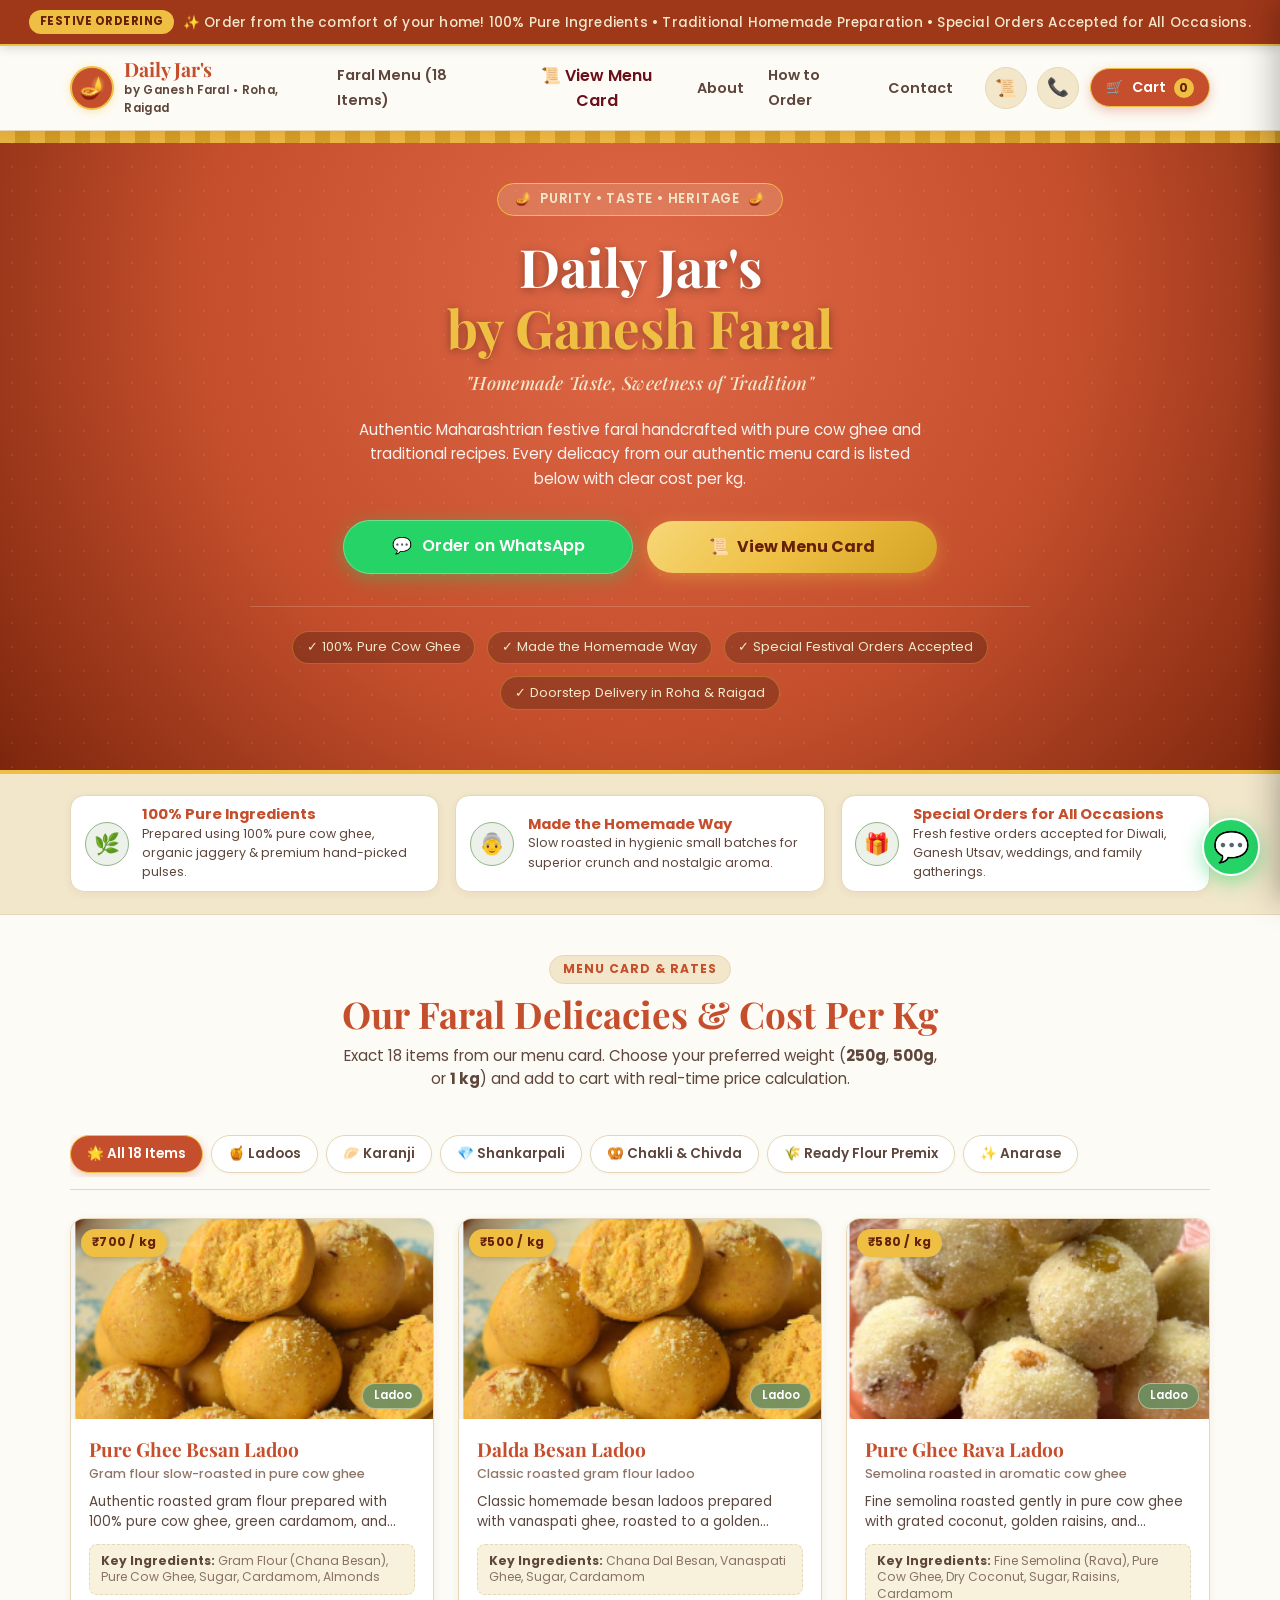
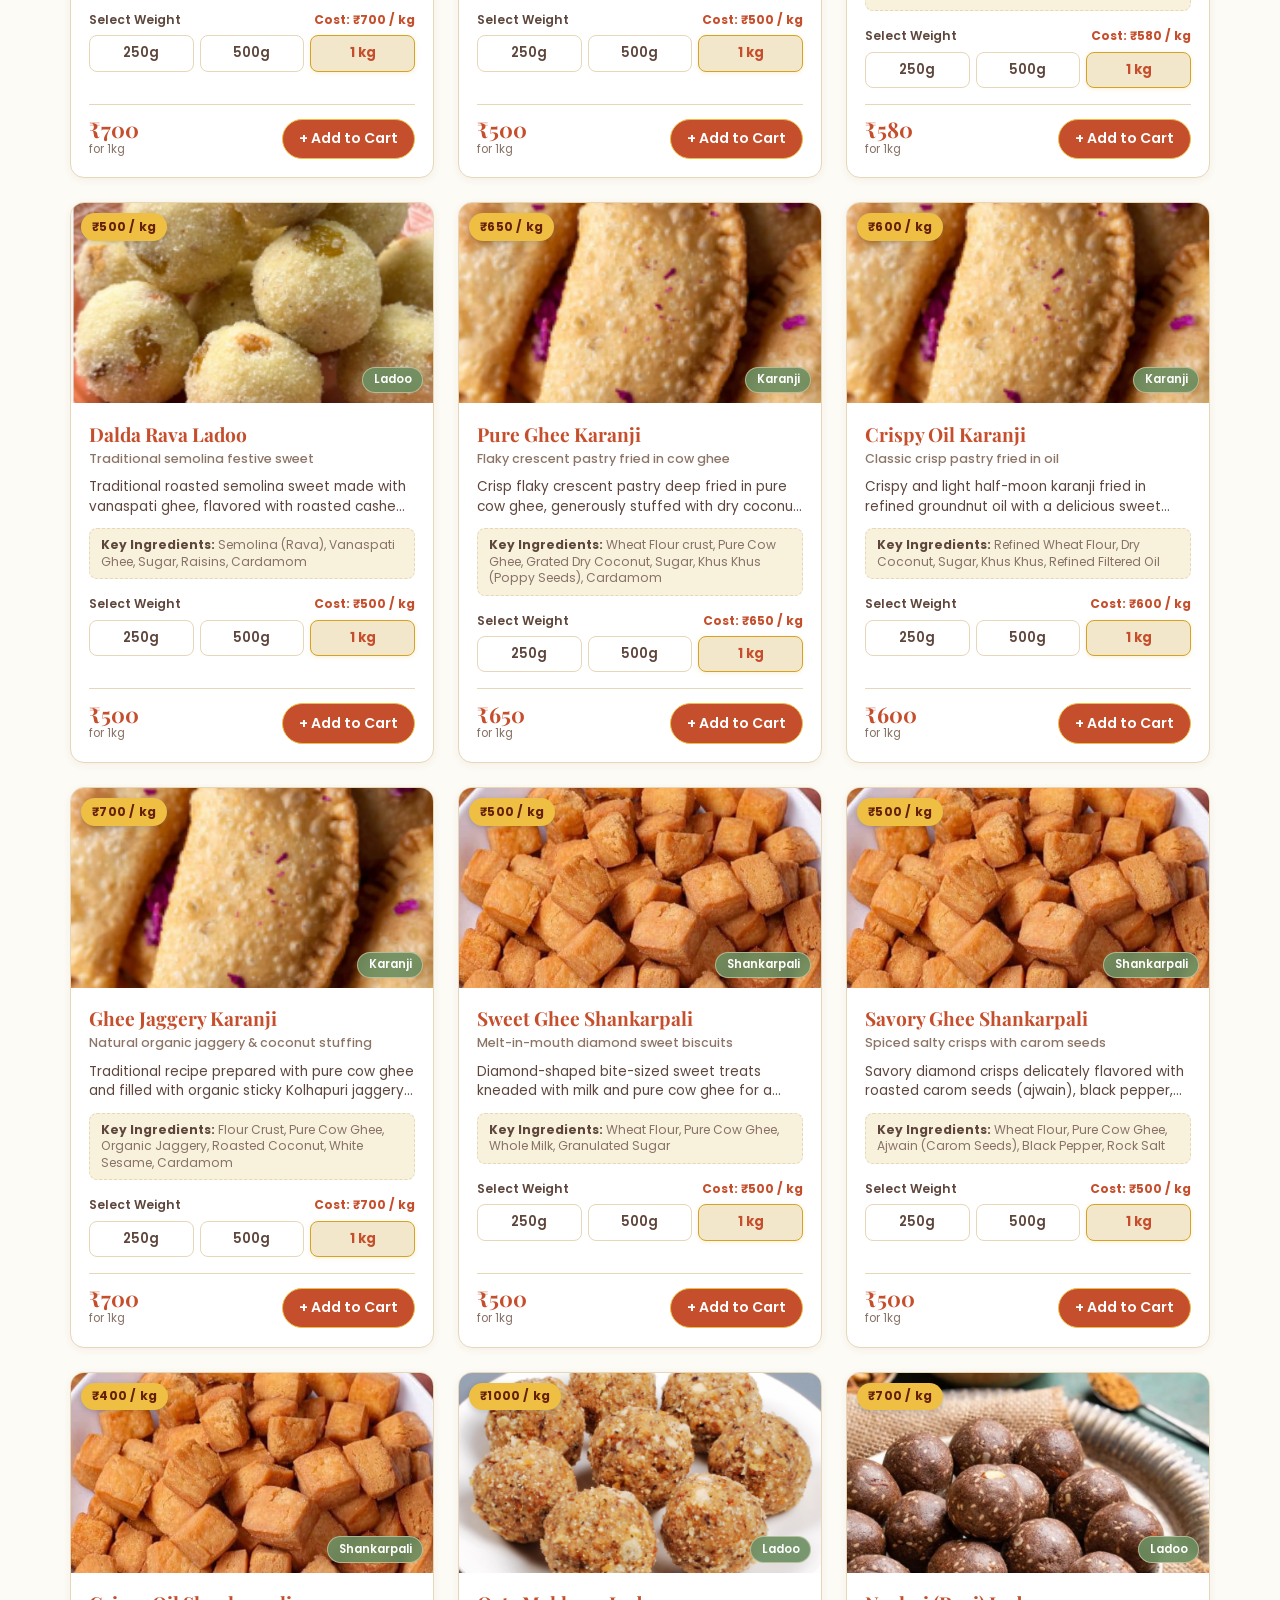
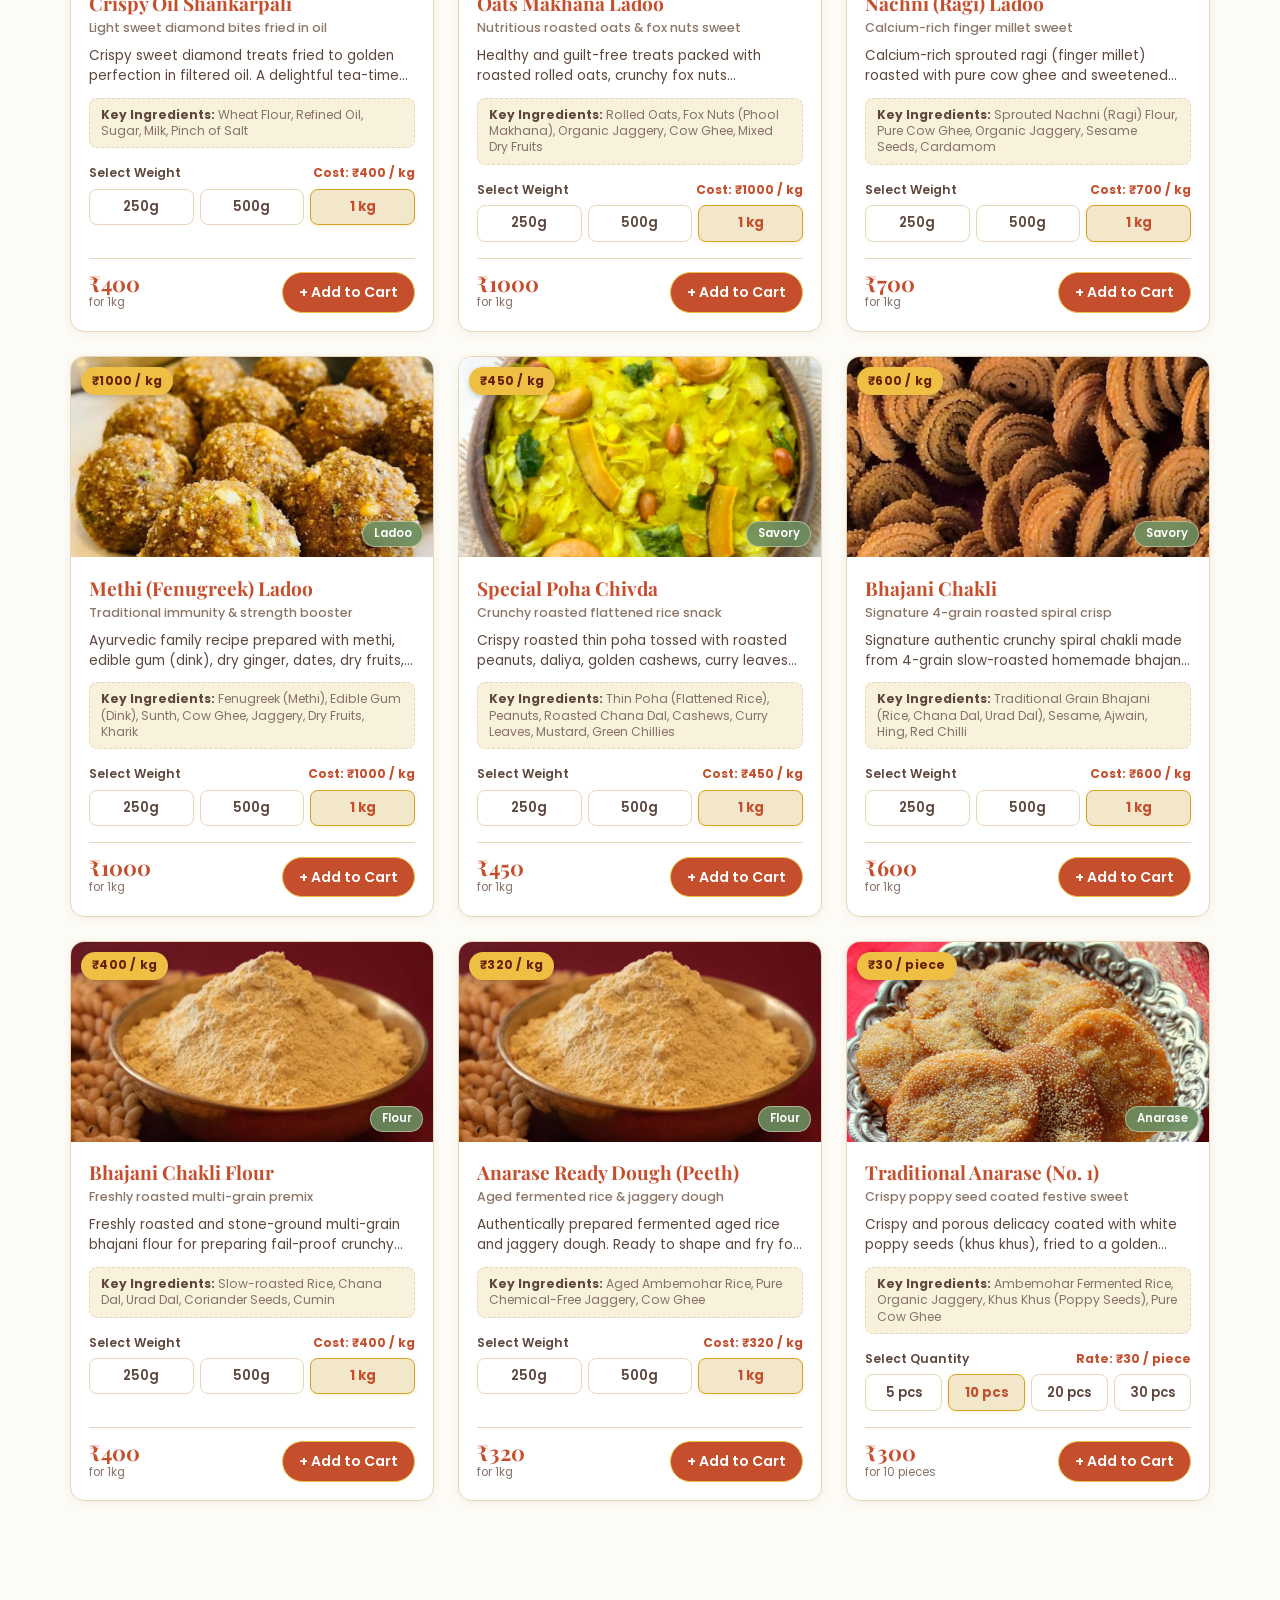
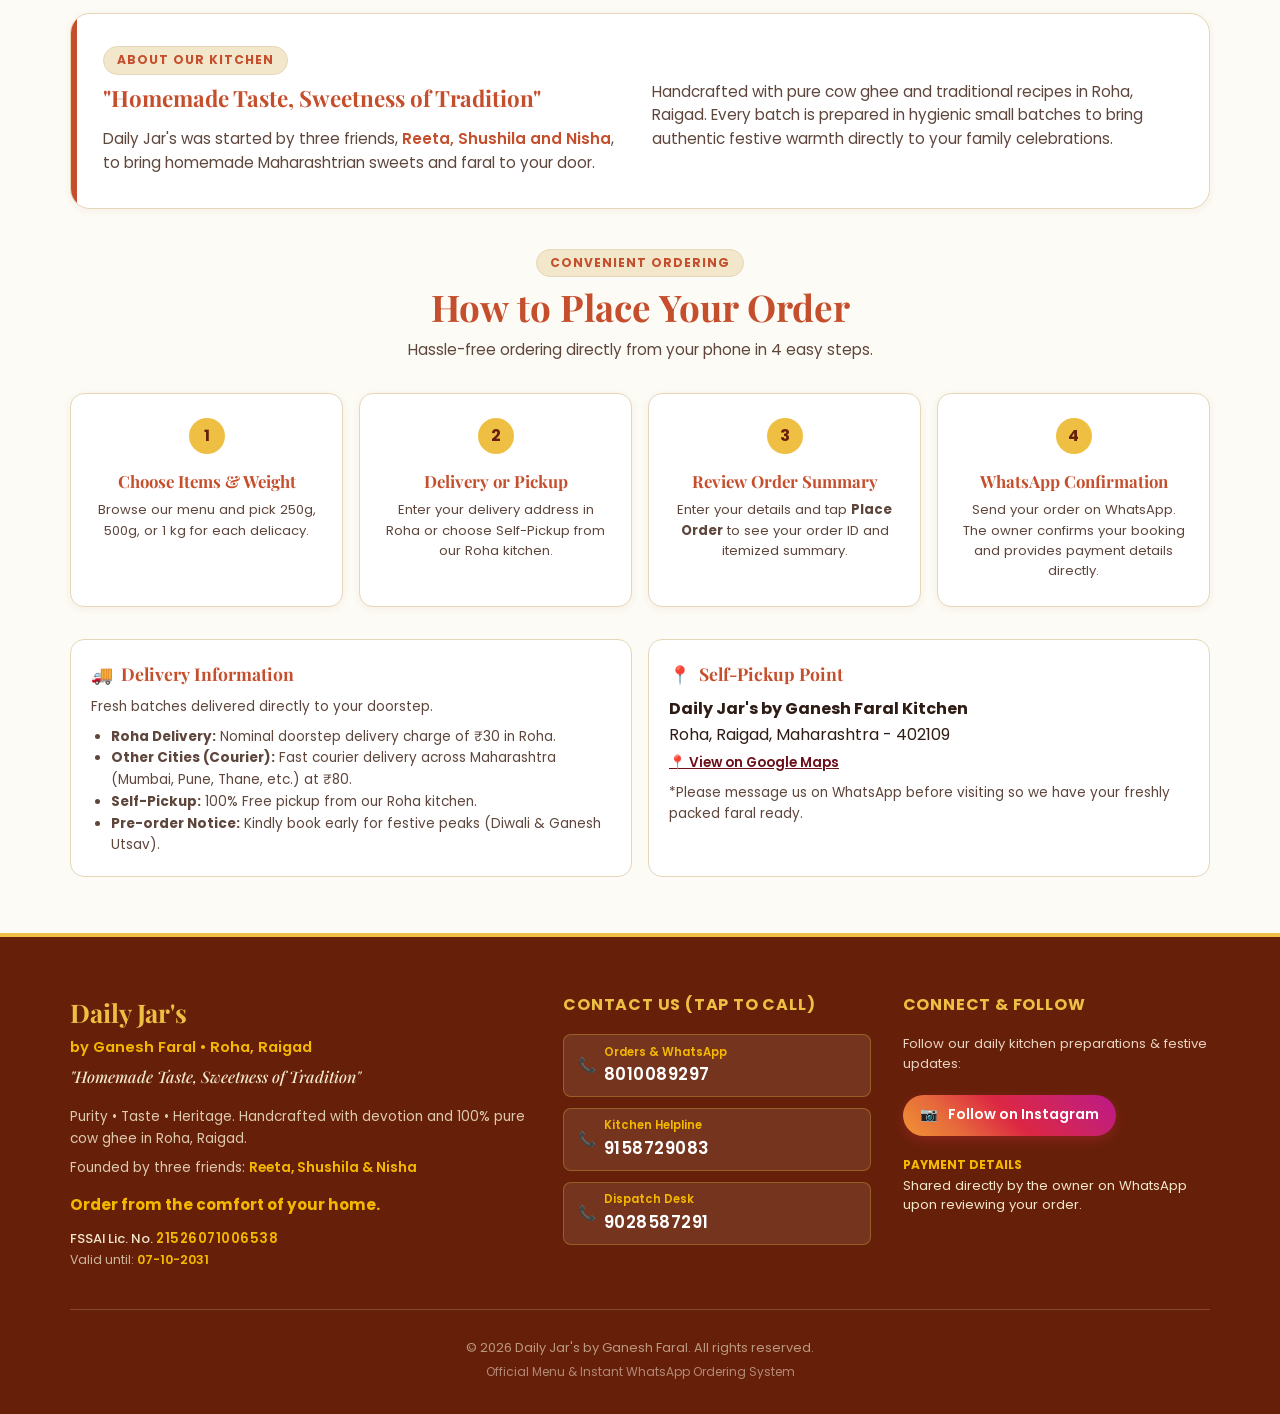
==== commit 467ae9e0: "Add FSSAI details to footer" ====
--- a/index.html
+++ b/index.html
@@ -324,6 +324,7 @@
           <p class="text-gold-title">
             Order from the comfort of your home.
           </p>
+          <div class="footer-fssai" id="footer-fssai-display"></div>
         </div>
 
         <!-- Tap-To-Call Phone Numbers -->
--- a/style.css
+++ b/style.css
@@ -2025,4 +2025,47 @@
   font-weight: 600;
 }
 
-
+/* FSSAI Registration Block */
+.footer-fssai {
+  margin-top: 0.85rem;
+  display: flex;
+  flex-direction: column;
+  gap: 0.2rem;
+  font-family: var(--font-body);
+}
+
+.footer-fssai-logo {
+  height: 48px;
+  width: auto;
+  max-width: 140px;
+  object-fit: contain;
+  margin-bottom: 0.35rem;
+  display: block;
+}
+
+.footer-fssai-lic {
+  font-size: 0.82rem;
+  color: var(--color-crema);
+  font-weight: 500;
+  line-height: 1.4;
+}
+
+.footer-fssai-lic-num {
+  color: #F5B800;
+  font-weight: 600;
+  letter-spacing: 0.5px;
+}
+
+.footer-fssai-valid {
+  font-size: 0.78rem;
+  color: rgba(242, 231, 203, 0.75);
+  line-height: 1.4;
+}
+
+.footer-fssai-valid-date {
+  color: #F5B800;
+  font-weight: 600;
+}
+
+
+
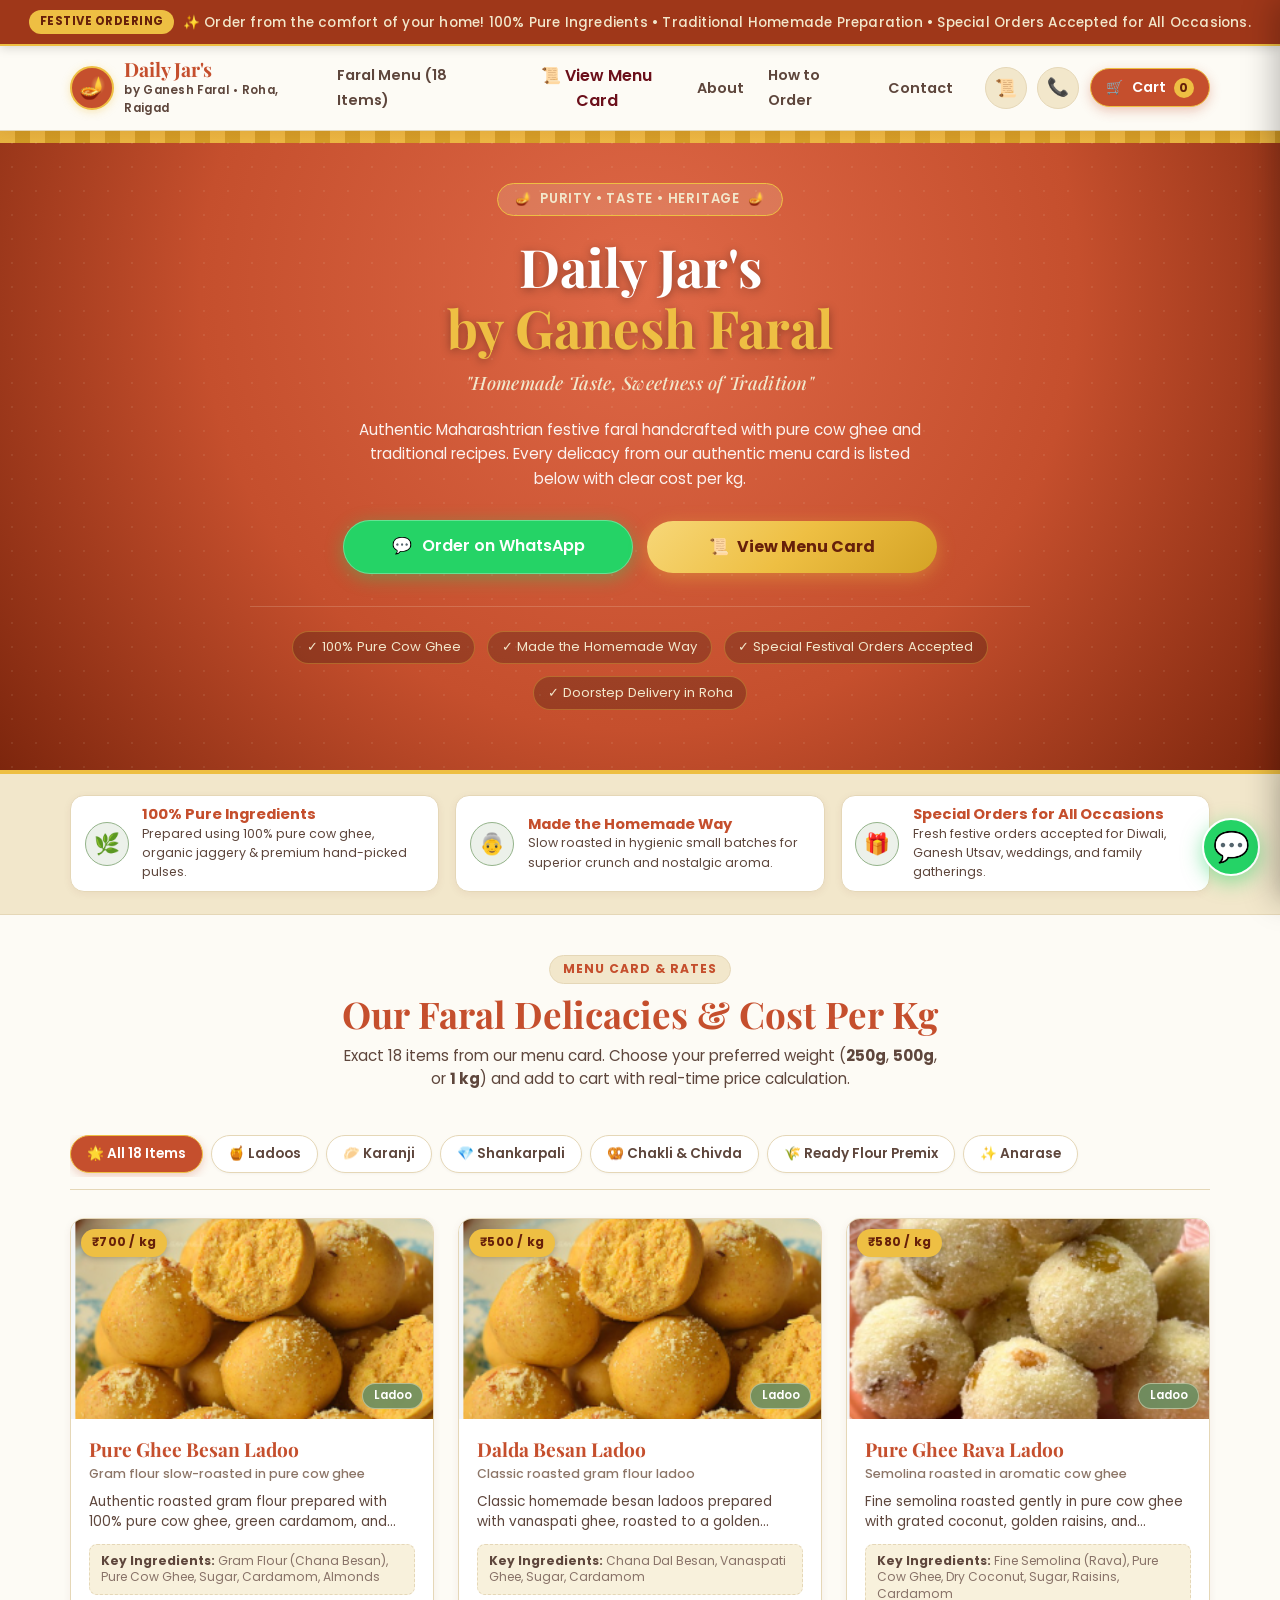
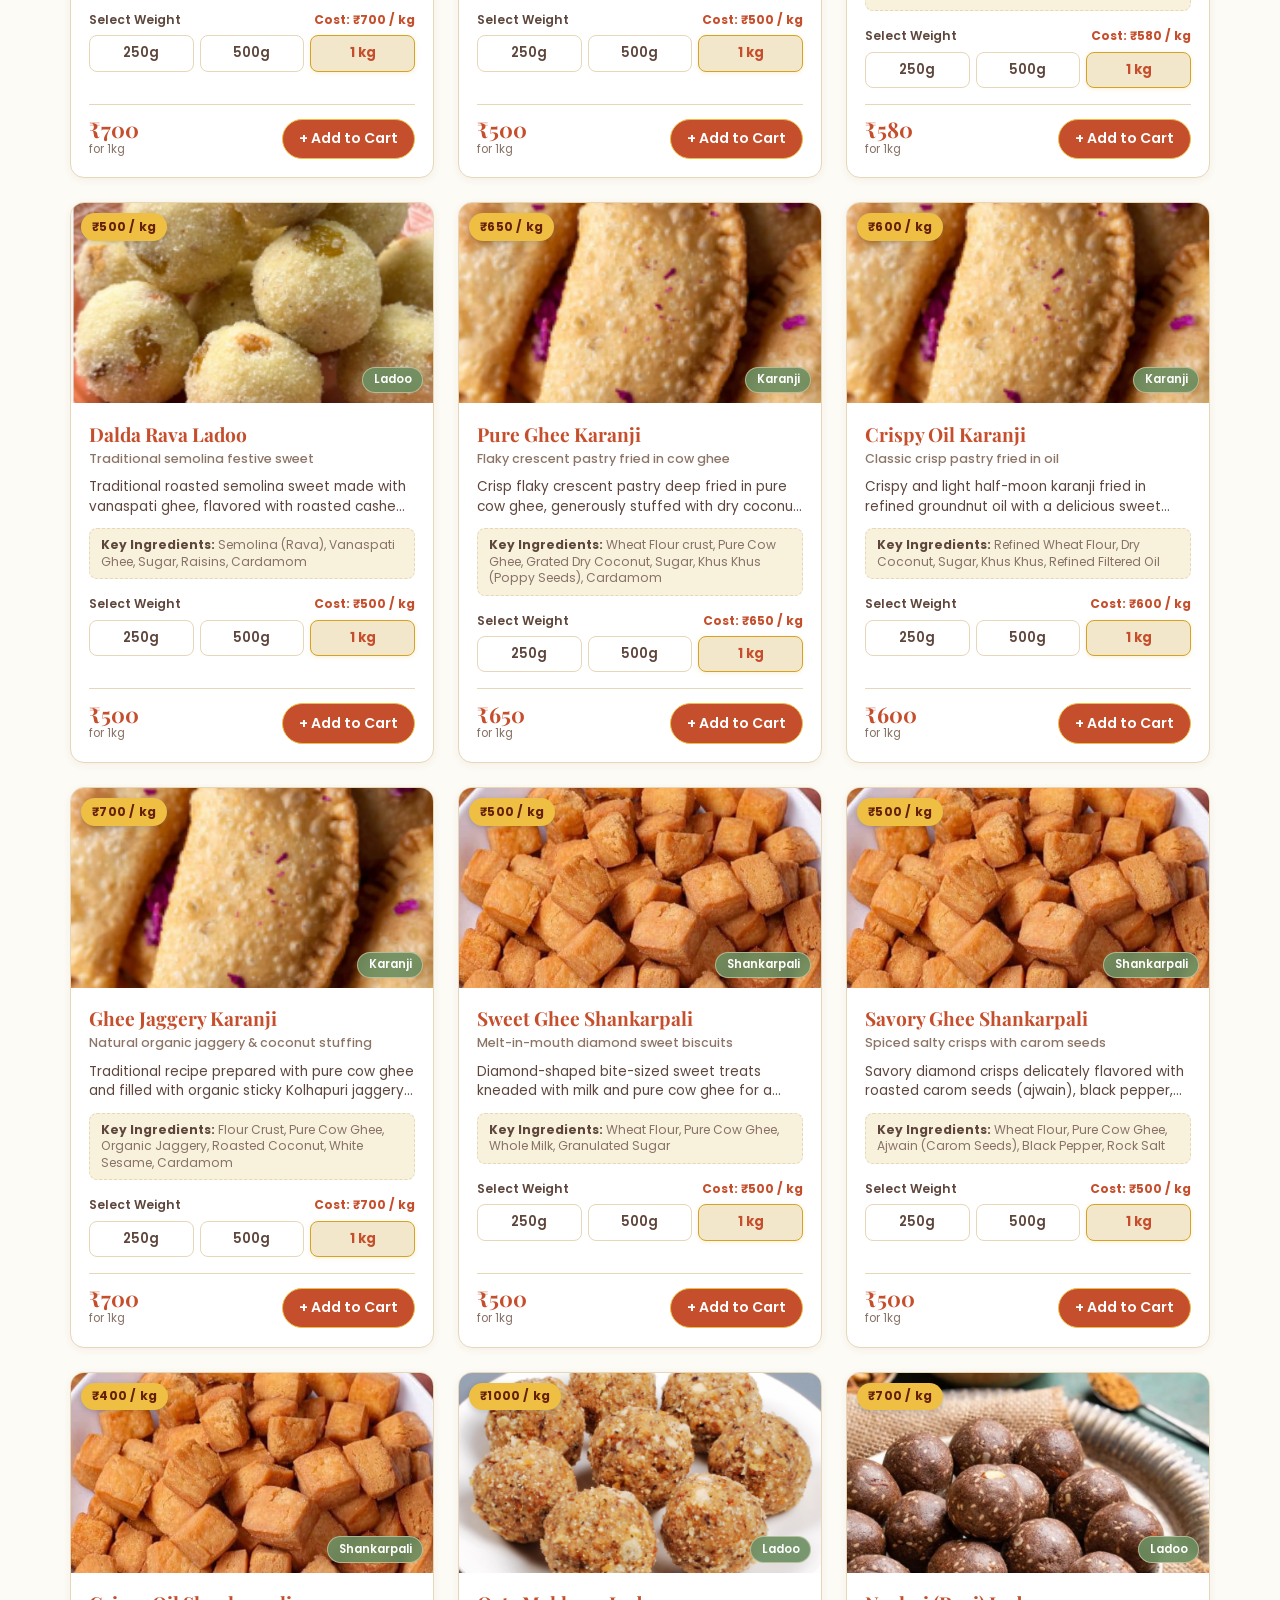
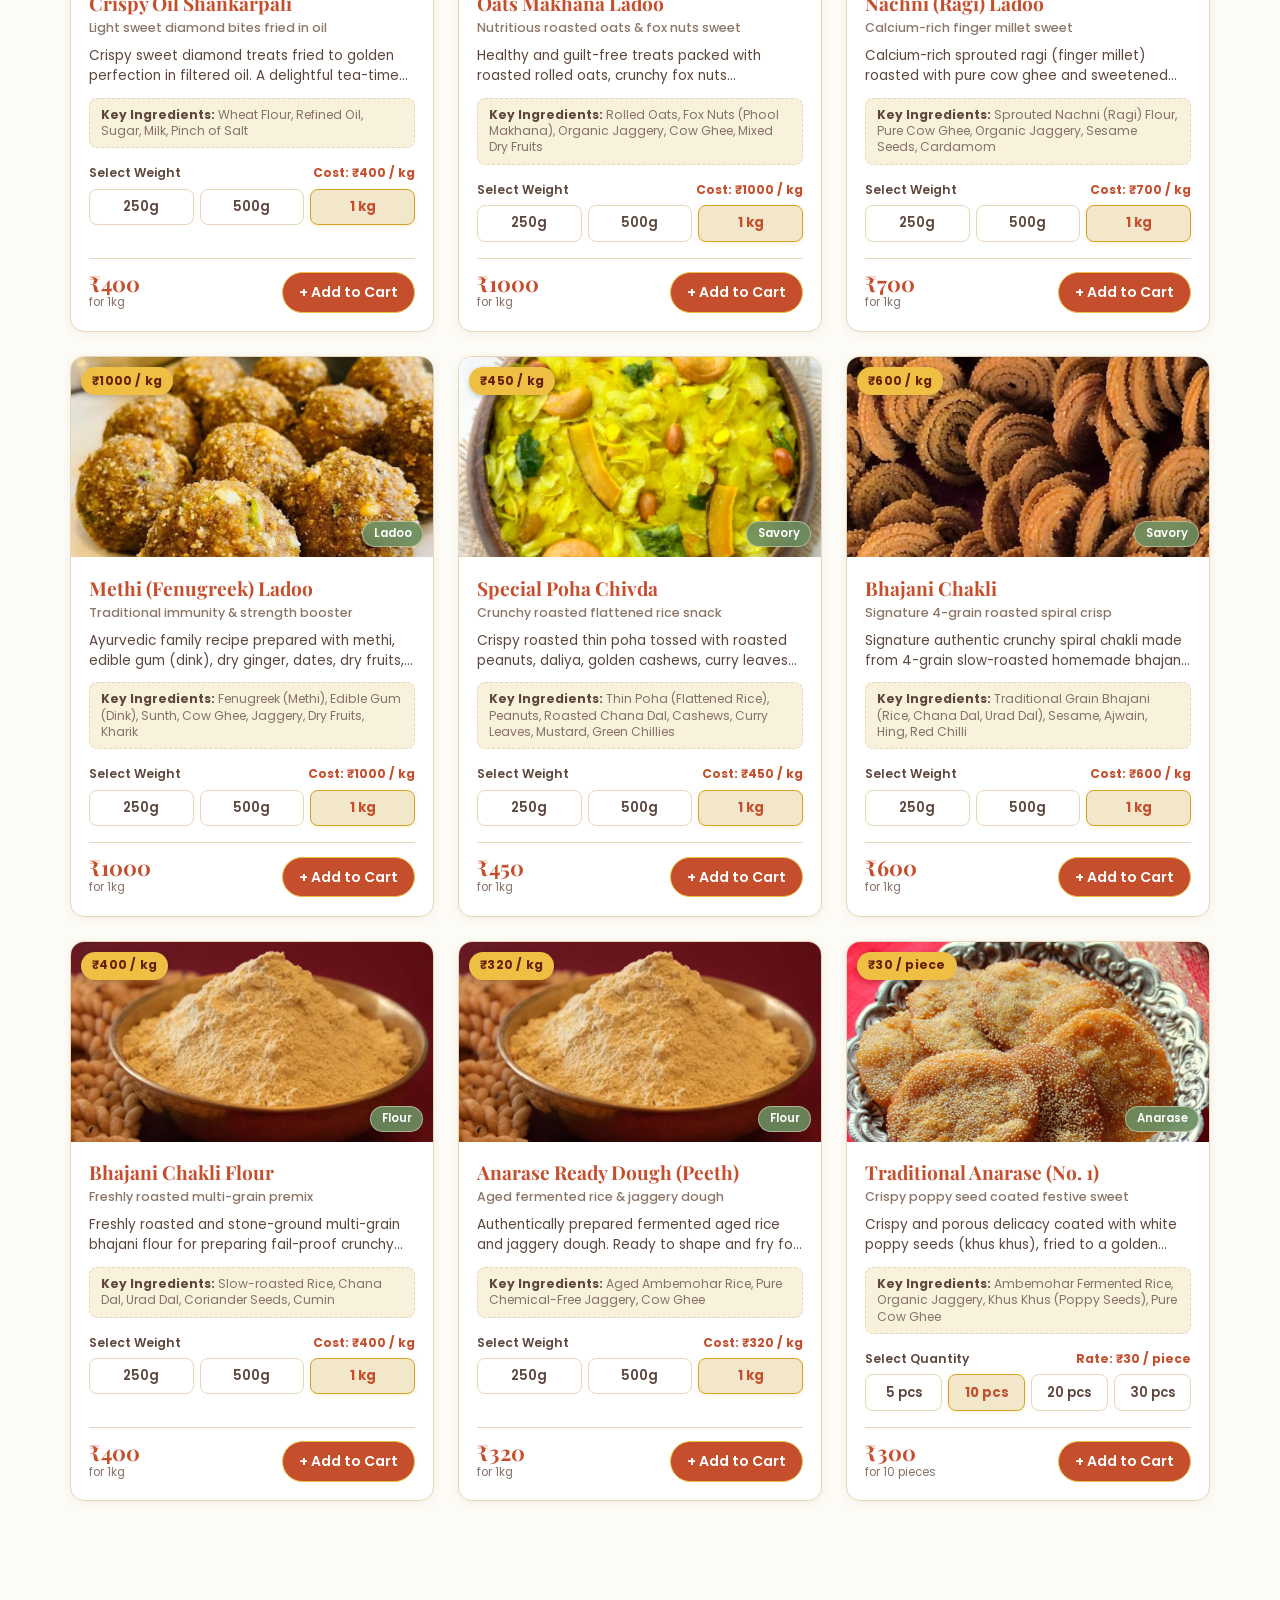
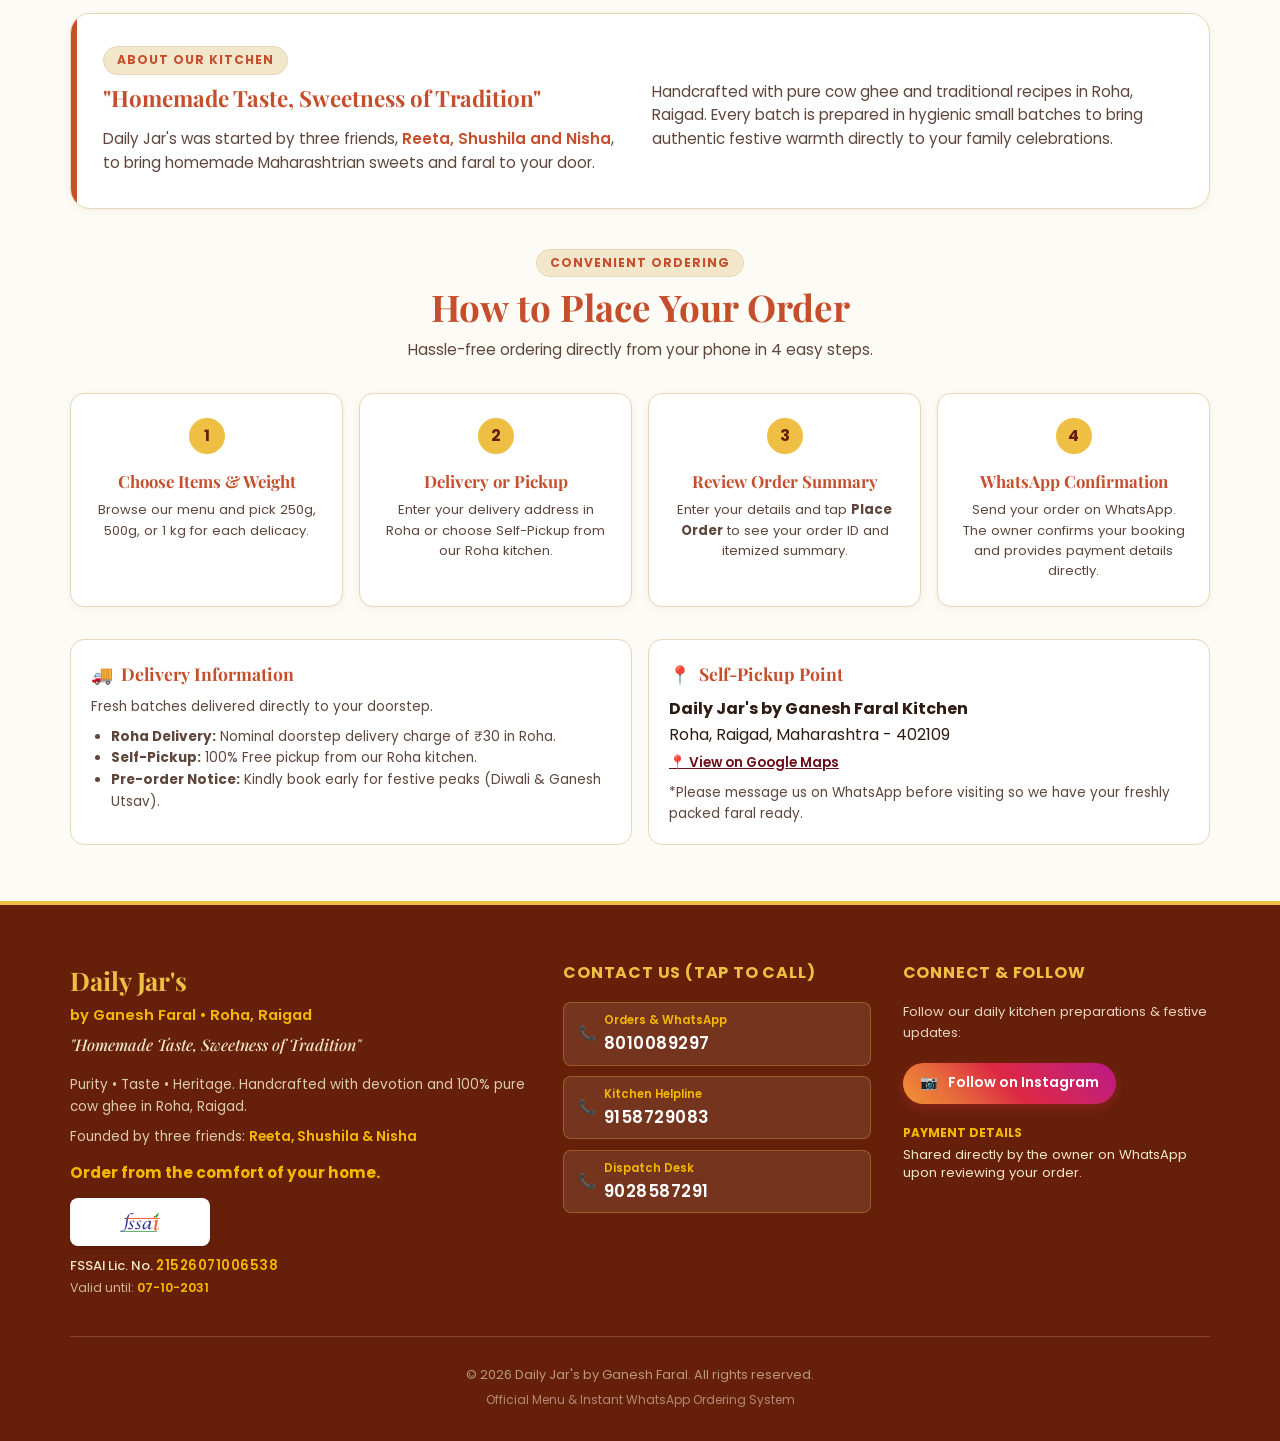
==== commit 2f0ea650: "Remove Other City delivery, Roha only" ====
--- a/index.html
+++ b/index.html
@@ -8,7 +8,7 @@
   <!-- SEO & Social Meta Tags -->
   <title>Daily Jar's by Ganesh Faral | Homemade Ladoo & Faral in Roha, Raigad</title>
   <meta name="description"
-    content="Daily Jar's by Ganesh Faral: Fresh homemade Maharashtrian sweets and faral in pure cow ghee in Roha, Raigad. Besan Ladoo, Karanji, Shankarpali, Bhajani Chakli, Chivda, and Anarase. Easy WhatsApp ordering with fast delivery in Roha, Raigad!">
+    content="Daily Jar's by Ganesh Faral: Fresh homemade Maharashtrian sweets and faral in pure cow ghee in Roha, Raigad. Besan Ladoo, Karanji, Shankarpali, Bhajani Chakli, Chivda, and Anarase. Easy WhatsApp ordering with fast doorstep delivery in Roha!">
   <meta name="author" content="Daily Jar's by Ganesh Faral">
 
   <!-- Canonical URL -->
@@ -19,7 +19,7 @@
   <meta property="og:url" content="https://dailyjars.in/">
   <meta property="og:title" content="Daily Jar's by Ganesh Faral - Homemade Ladoo & Faral in Roha, Raigad">
   <meta property="og:description"
-    content="Fresh festive faral handcrafted with pure cow ghee in Roha, Raigad. Easy WhatsApp ordering with doorstep delivery in Roha & Raigad district.">
+    content="Fresh festive faral handcrafted with pure cow ghee in Roha, Raigad. Easy WhatsApp ordering with doorstep delivery in Roha.">
   <meta property="og:image" content="https://dailyjars.in/pamphlet.jpg">
 
   <!-- JSON-LD Structured Data -->
@@ -163,7 +163,7 @@
             <span class="hero-pill">✓ 100% Pure Cow Ghee</span>
             <span class="hero-pill">✓ Made the Homemade Way</span>
             <span class="hero-pill">✓ Special Festival Orders Accepted</span>
-            <span class="hero-pill">✓ Doorstep Delivery in Roha & Raigad</span>
+            <span class="hero-pill">✓ Doorstep Delivery in Roha</span>
           </div>
         </div>
       </div>
@@ -288,7 +288,6 @@
             </p>
             <ul class="delivery-features-list">
               <li><strong>Roha Delivery:</strong> Nominal doorstep delivery charge of ₹30 in Roha.</li>
-              <li><strong>Other Cities (Courier):</strong> Fast courier delivery across Maharashtra (Mumbai, Pune, Thane, etc.) at ₹80.</li>
               <li><strong>Self-Pickup:</strong> 100% Free pickup from our Roha kitchen.</li>
               <li><strong>Pre-order Notice:</strong> Kindly book early for festive peaks (Diwali & Ganesh Utsav).</li>
             </ul>
@@ -426,11 +425,7 @@
         </div>
 
         <div class="form-group" id="delivery-area-group">
-          <label for="checkout-area" class="form-label">Delivery Location & Charge *</label>
-          <select id="checkout-area" class="form-select">
-            <option value="roha" selected>📍 Roha (Home Delivery) — ₹30</option>
-            <option value="other_city">🚚 Other City (Courier Delivery) — ₹80</option>
-          </select>
+          <div class="delivery-area-fixed" id="delivery-area-display">Home Delivery in Roha: ₹30</div>
         </div>
 
         <div class="form-group" id="delivery-address-group">
--- a/style.css
+++ b/style.css
@@ -1185,6 +1185,19 @@
   box-shadow: 0 0 0 3px rgba(197, 79, 45, 0.1);
 }
 
+.delivery-area-fixed {
+  width: 100%;
+  padding: 0.7rem 0.85rem;
+  background: var(--color-crema-subtle);
+  border: 1px solid var(--color-border);
+  border-radius: var(--radius-sm);
+  color: var(--color-text-primary);
+  font-size: 0.9rem;
+  font-weight: 600;
+  display: flex;
+  align-items: center;
+}
+
 /* Summary Box */
 .cart-summary-box {
   background: var(--color-white);
@@ -2039,8 +2052,12 @@
   width: auto;
   max-width: 140px;
   object-fit: contain;
-  margin-bottom: 0.35rem;
+  margin-bottom: 0.5rem;
   display: block;
+  background: #FFFFFF;
+  padding: 4px 10px;
+  border-radius: var(--radius-sm);
+  box-shadow: 0 2px 6px rgba(0, 0, 0, 0.15);
 }
 
 .footer-fssai-lic {
